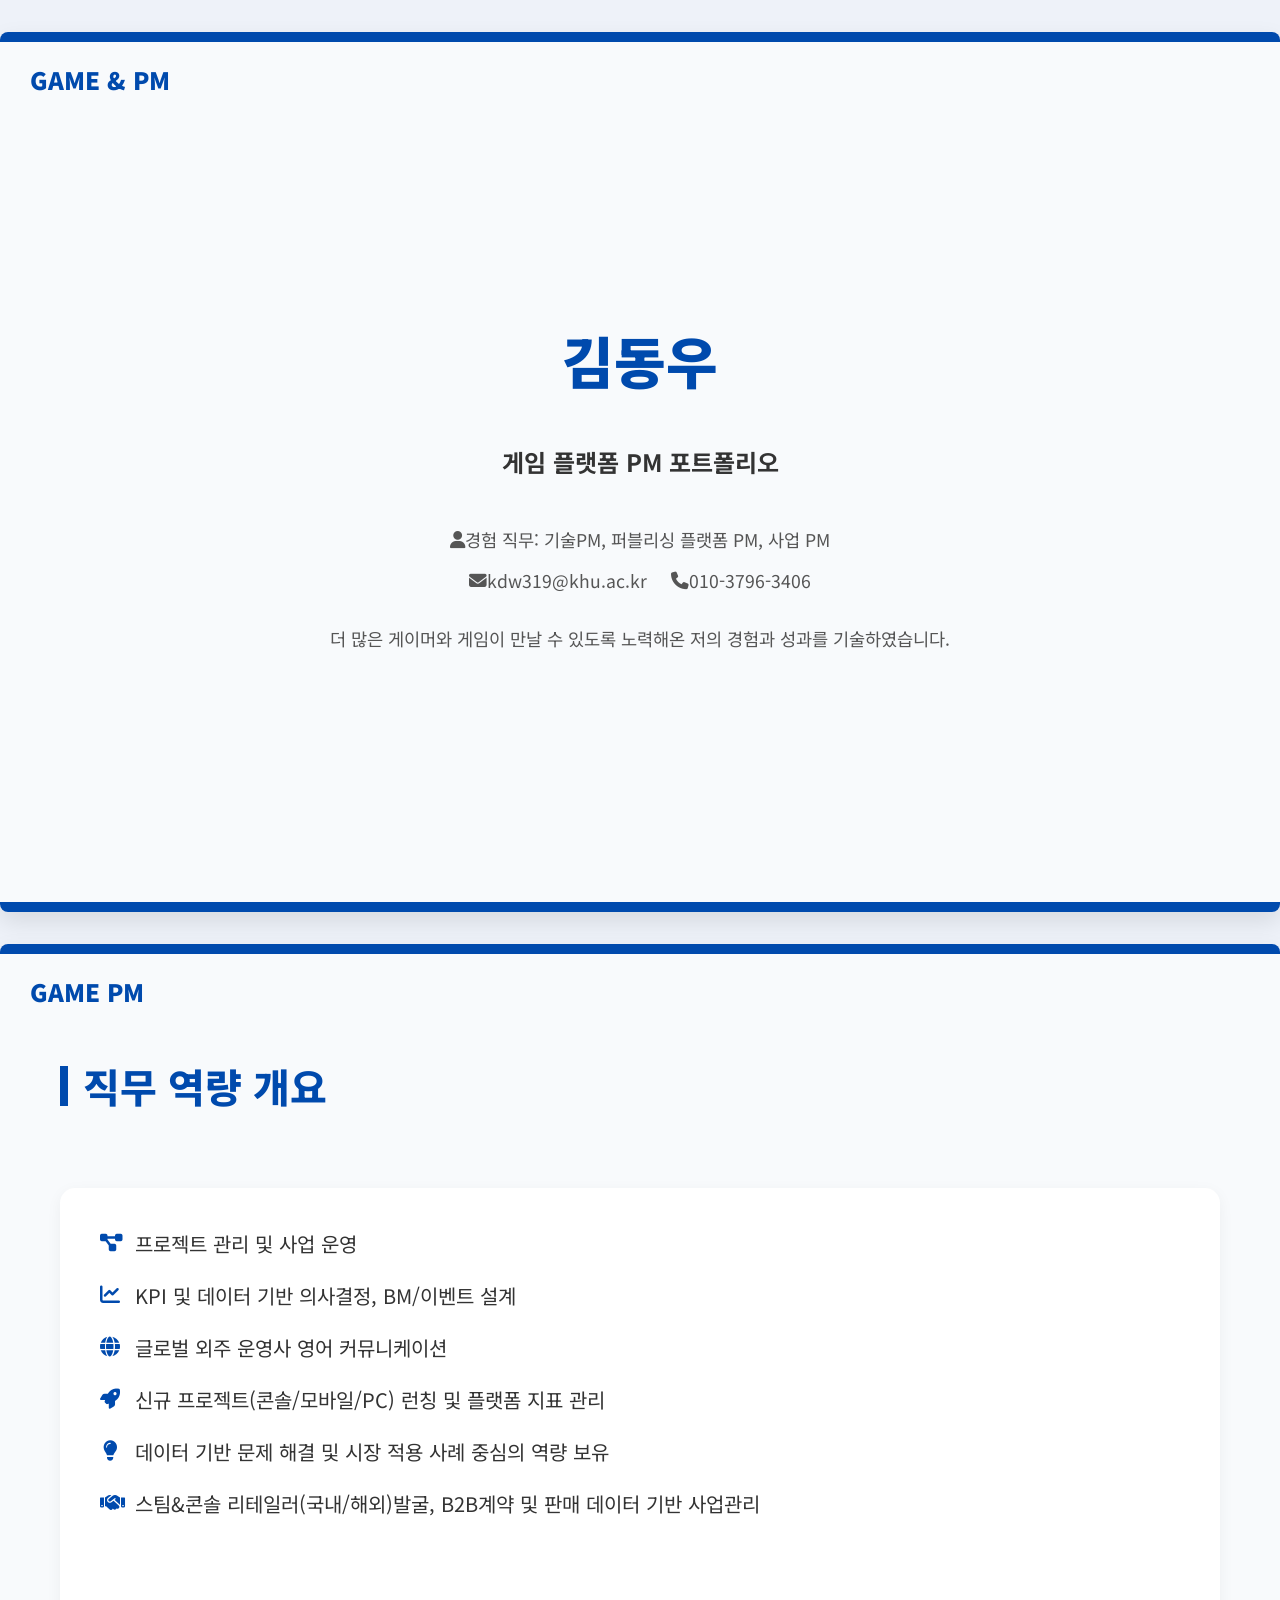
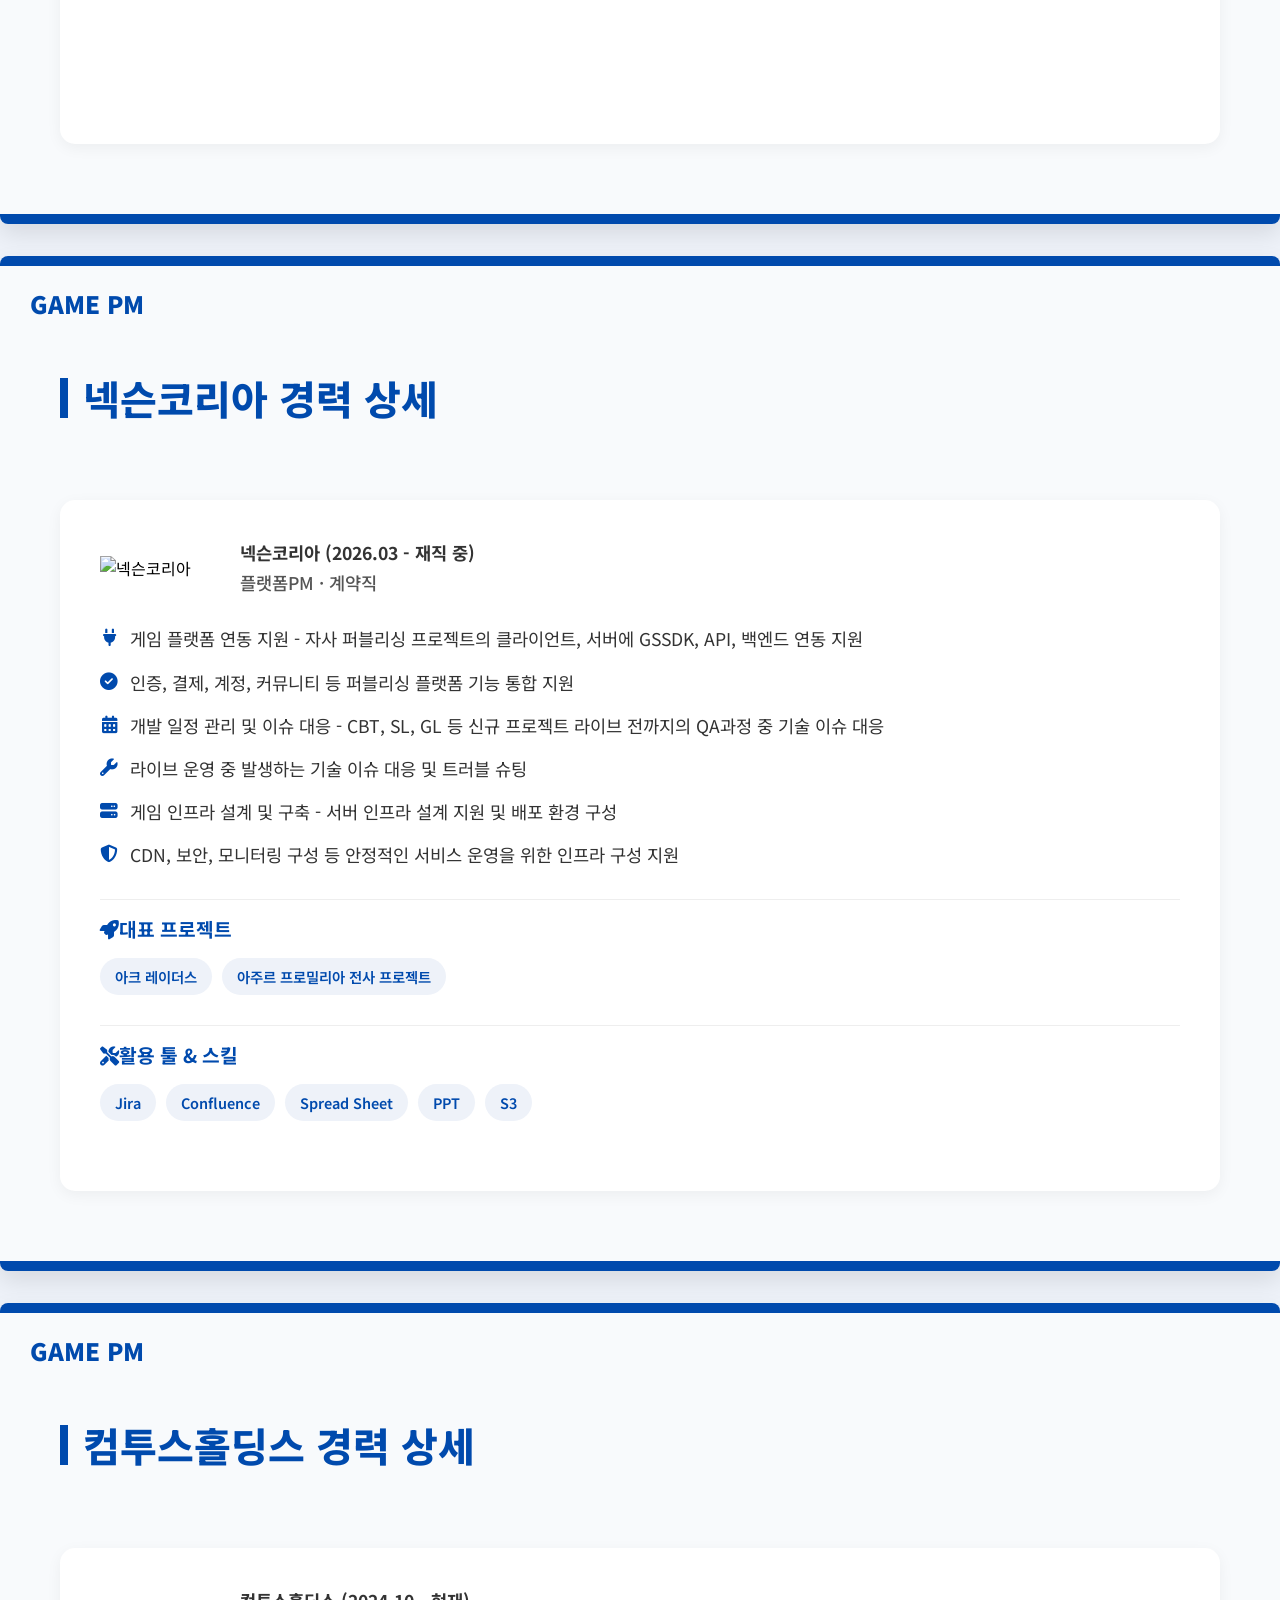
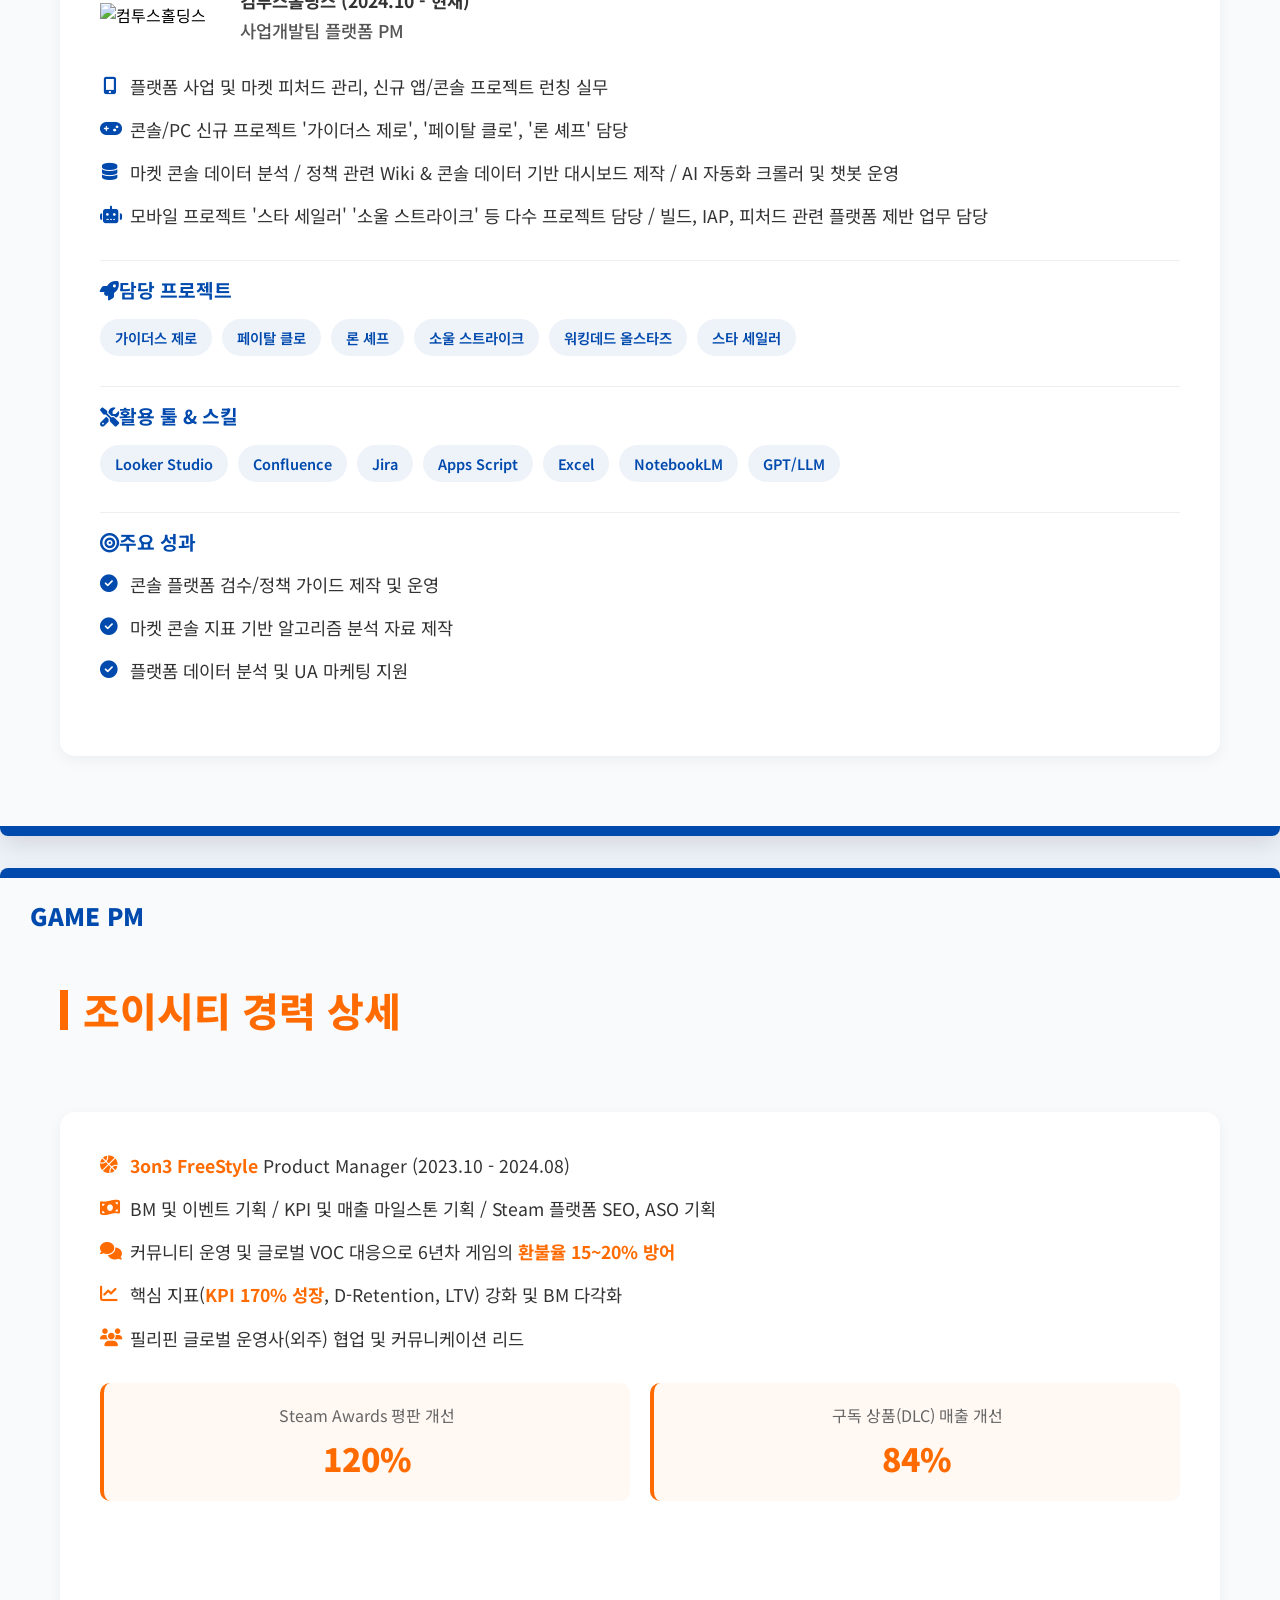
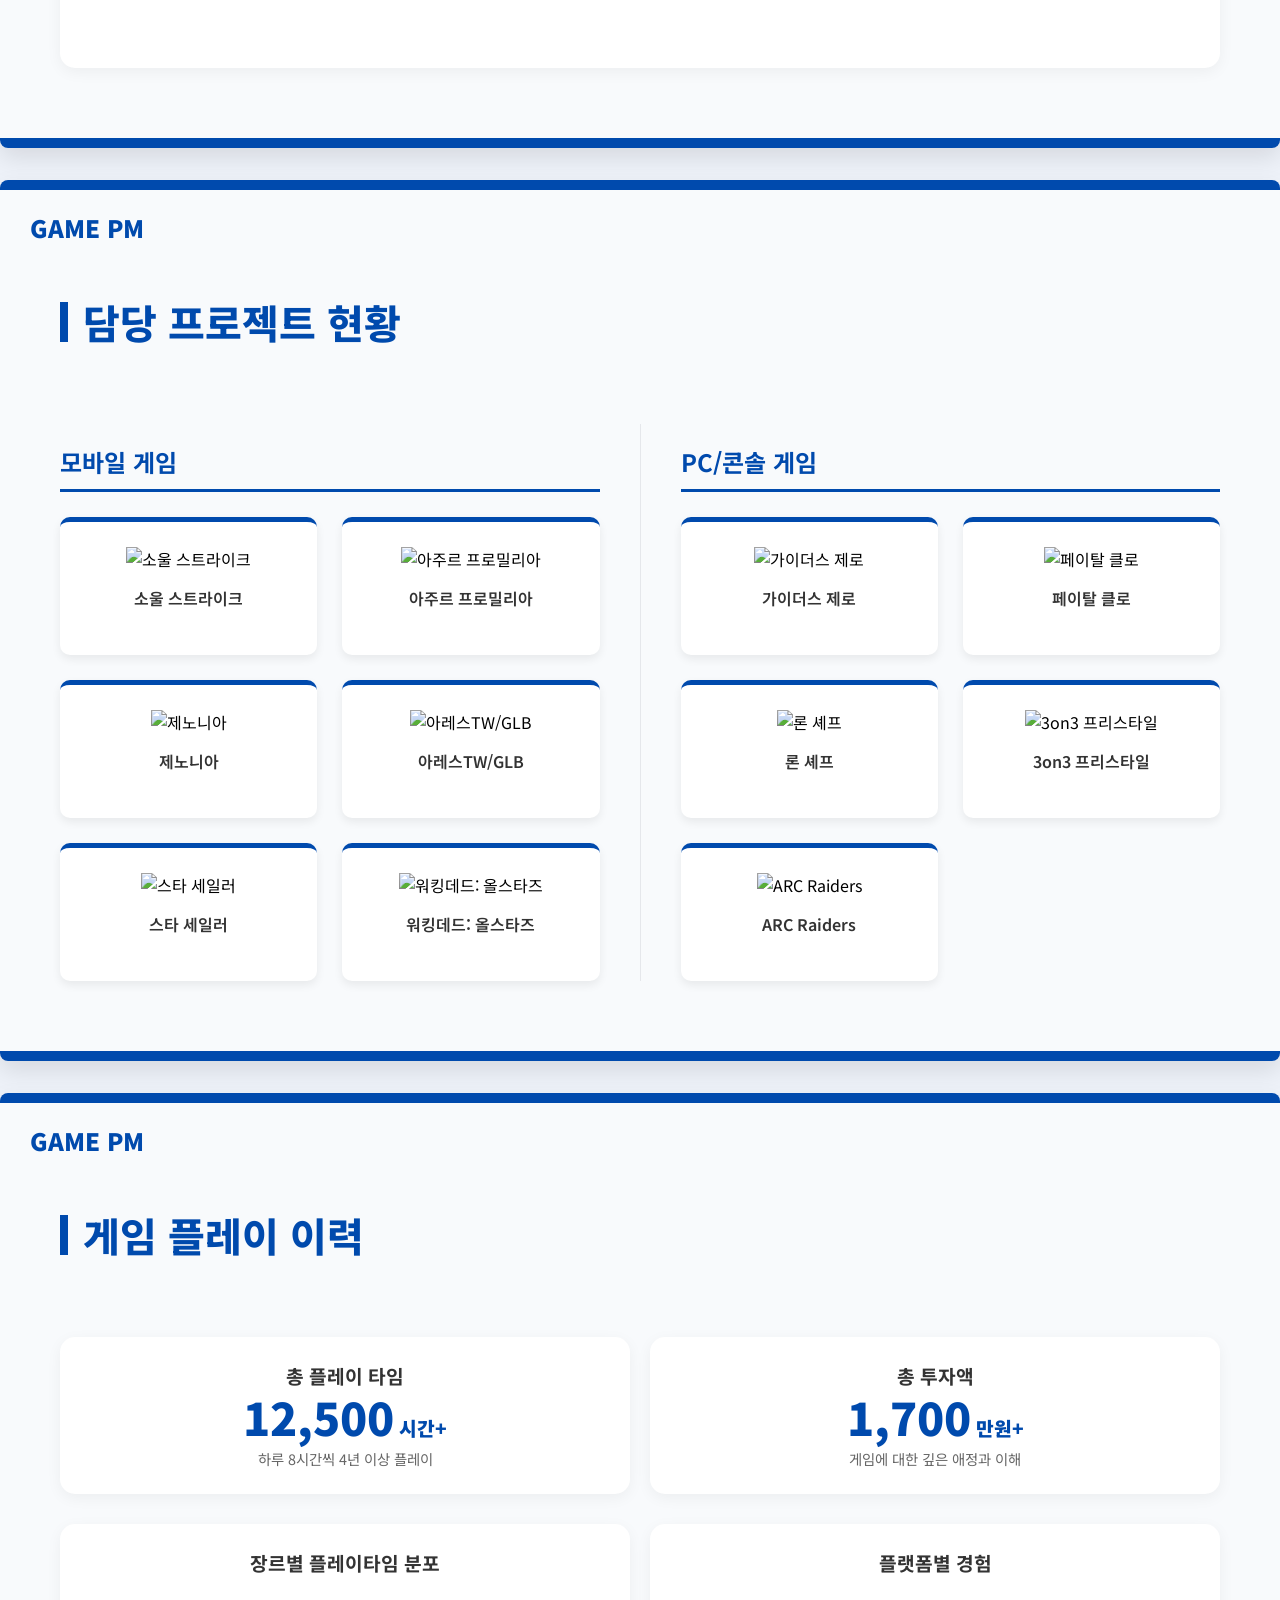
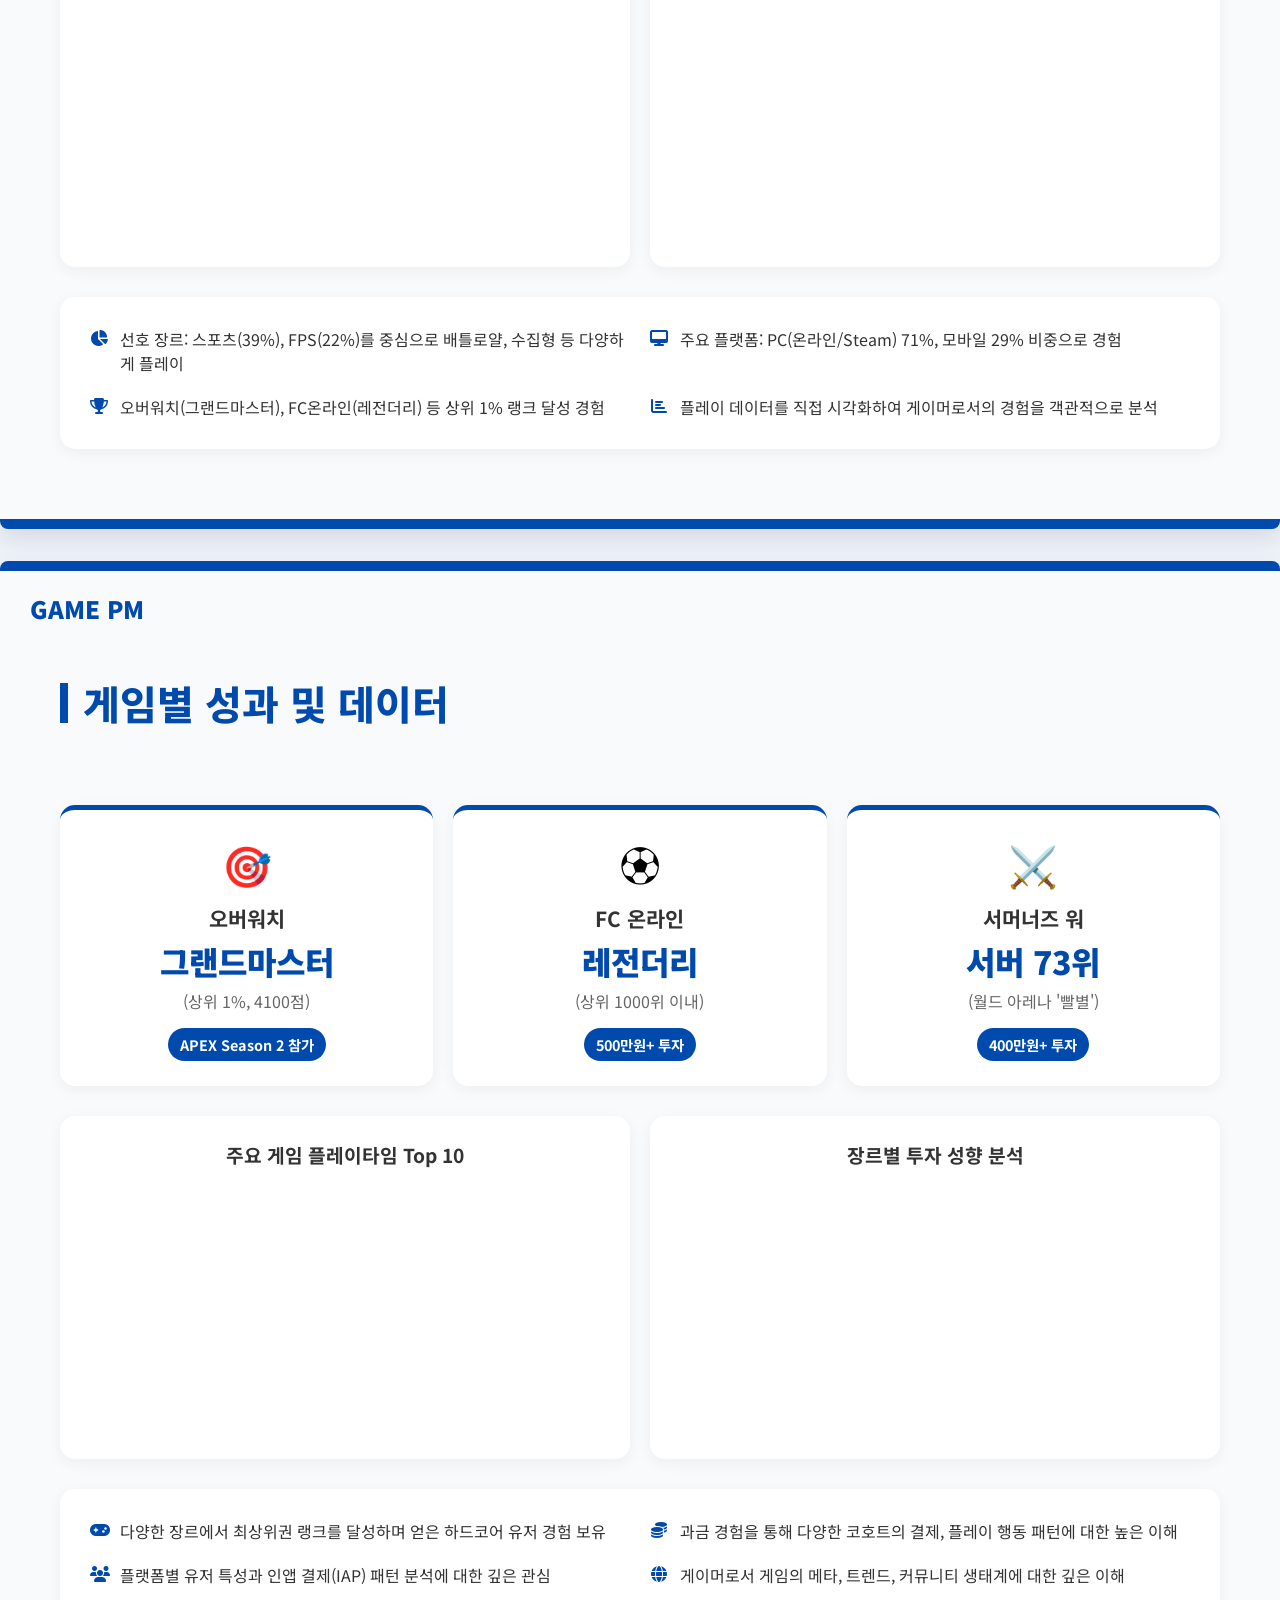
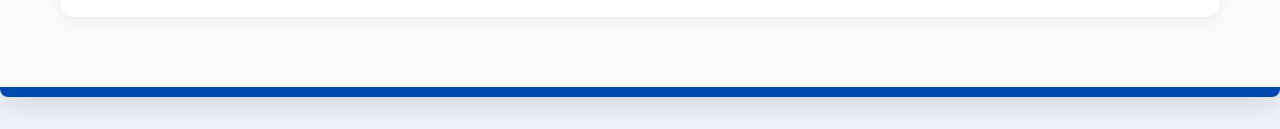
==== sub1.html @ 47cf58bd "Update sub1.html" ====
<!DOCTYPE html>
<html lang="ko">
<head>
  <meta charset="UTF-8">
  <meta name="viewport" content="width=device-width, initial-scale=1.0">
  <title>김동우 | 게임 플랫폼 PM 포트폴리오</title>
 
  <link href="https://cdn.jsdelivr.net/npm/tailwindcss@2.2.19/dist/tailwind.min.css" rel="stylesheet">
  <link rel="stylesheet" href="https://cdn.jsdelivr.net/npm/@fortawesome/fontawesome-free@6.4.0/css/all.min.css">
  <link href="https://fonts.googleapis.com/css2?family=Noto+Sans+KR:wght@400;500;700;900&display=swap" rel="stylesheet">
 
  <script src="https://cdn.jsdelivr.net/npm/chart.js"></script>
  <script src="https://cdn.jsdelivr.net/npm/chartjs-plugin-datalabels@2.2.0"></script>
  <script async src="https://www.googletagmanager.com/gtag/js?id=G-6Y209YSZFC"></script>
  <script>
    window.dataLayer = window.dataLayer || [];
    function gtag(){dataLayer.push(arguments);}
    gtag('js', new Date());
    gtag('config', 'G-6Y209YSZFC');
  </script>
  <style>
    body {
      font-family: 'Noto Sans KR', sans-serif;
      margin: 0;
      padding: 0;
      background-color: #eef2f9;
      overflow-x: hidden;
    }
    .section-container {
      max-width: 1280px;
      min-height: 720px;
      position: relative;
      background-color: #f8fafc;
      overflow: hidden;
      margin: 2rem auto;
      box-shadow: 0 10px 25px rgba(0,0,0,0.1);
      border-radius: 8px;
    }
    .grid-pattern {
      position: absolute;
      top: 0; left: 0; right: 0; bottom: 0;
      background-image: url('https://assets.hongkiat.com/uploads/minimalist-white-pattern-background/25-white-pattern-background.jpg');
      background-size: cover;
      opacity: 0.05;
    }
    .content-wrapper {
      position: relative;
      z-index: 10;
      display: flex;
      flex-direction: column;
      padding: 80px 60px;
      min-height: 720px;
    }
    .section-header {
      position: absolute;
      top: 0;
      left: 0;
      width: 100%;
      z-index: 20;
      padding: 30px;
      display: flex;
      justify-content: space-between;
      align-items: center;
    }
    .logo {
      font-weight: 900;
      color: #004AAD;
      font-size: 1.5rem;
    }
    .page-number {
      color: #666;
      font-weight: 500;
    }
    .top-bar, .bottom-bar {
      position: absolute;
      height: 10px;
      background-color: #004AAD;
      width: 100%;
      left: 0;
      z-index: 15;
    }
    .top-bar { top: 0; }
    .bottom-bar { bottom: 0; }
    .section-title-container {
      display: flex;
      align-items: center;
      margin-bottom: 40px;
    }
    .section-title-accent {
      width: 8px;
      height: 40px;
      background-color: #004AAD;
      margin-right: 15px;
    }
    .section-title {
      font-weight: 800;
      color: #004AAD;
      font-size: 2.5rem;
    }
 
    /* 섹션 1: 인트로 */
    #intro .content-wrapper {
      justify-content: center;
      align-items: center;
      text-align: center;
    }
    #intro .title { font-weight: 900; color: #004AAD; font-size: 3.5rem; margin-bottom: 1.5rem; }
    #intro .subtitle { font-weight: 700; color: #333; font-size: 1.5rem; margin-bottom: 2rem; }
    #intro .contact-info { display: flex; justify-content: center; align-items: center; margin-top: 1rem; gap: 1.5rem; flex-wrap: wrap; }
    #intro .contact-item { display: flex; align-items: center; color: #555; font-size: 1.1rem; }
    #intro .tagline { font-size: 1.1rem; color: #555; max-width: 80%; line-height: 1.6; margin-top: 2rem; }
 
    .content-box {
      background-color: white;
      border-radius: 15px;
      padding: 40px;
      box-shadow: 0 4px 15px rgba(0, 0, 0, 0.05);
      flex: 1;
    }
 
    /* 섹션 2: 역량 개요 */
    #core-competencies .skill-list { display: flex; flex-direction: column; gap: 20px; }
    #core-competencies .skill-item { display: flex; align-items: flex-start; font-size: 1.25rem; color: #333; }
    #core-competencies .skill-icon { color: #004AAD; margin-right: 15px; margin-top: 5px; flex-shrink: 0; width: 20px; text-align: center; }
 
    /* 공통 경력 섹션 */
    .company-info { display: flex; align-items: center; margin-bottom: 30px; }
    .company-logo { width: 120px; height: auto; margin-right: 20px; object-fit: contain; }
    .company-details { display: flex; flex-direction: column; }
    .company-period { font-size: 1.1rem; color: #333; margin-bottom: 5px; font-weight: bold; }
    .company-position { font-weight: 500; font-size: 1.1rem; color: #555; }
    .skill-list { display: flex; flex-direction: column; gap: 15px; margin-bottom: 30px; }
    .skill-item { display: flex; align-items: flex-start; font-size: 1.1rem; color: #333; line-height: 1.6; }
    .skill-icon { color: #004AAD; margin-right: 12px; margin-top: 4px; flex-shrink: 0; width: 18px; text-align: center; }
    .section-subtitle { font-weight: 700; color: #004AAD; font-size: 1.2rem; margin-bottom: 15px; padding-top: 15px; border-top: 1px solid #eee; }
    .badge-list { display: flex; gap: 10px; flex-wrap: wrap; margin-bottom: 30px; }
    .badge { background-color: #eef2f9; color: #004AAD; font-weight: 600; padding: 8px 15px; border-radius: 30px; font-size: 0.9rem; }
 
    /* 섹션 4: 조이시티 */
    #joycity .section-title-accent { background-color: #FF6B00; }
    #joycity .section-title { color: #FF6B00; }
    #joycity .skill-icon { color: #FF6B00; }
    #joycity .highlight { color: #FF6B00; font-weight: 700; }
    #joycity .achievement-container { display: flex; gap: 20px; margin-top: 20px; }
    #joycity .achievement-item { background-color: #FFF8F3; border-radius: 10px; padding: 20px; text-align: center; flex: 1; border-left: 4px solid #FF6B00; }
    #joycity .achievement-title { font-size: 1rem; color: #666; margin-bottom: 8px; }
    #joycity .achievement-value { font-size: 2rem; font-weight: 900; color: #FF6B00; }
 
    /* 섹션 6: 담당 프로젝트 현황 */
    #projects .projects-layout { display: flex; gap: 40px; flex: 1; }
    #projects .category { flex: 1; }
    #projects .category-title { font-size: 1.5rem; font-weight: 700; margin-bottom: 25px; color: #004AAD; border-bottom: 3px solid #004AAD; padding-bottom: 10px; }
    #projects .game-grid { display: grid; grid-template-columns: repeat(auto-fill, minmax(180px, 1fr)); gap: 25px; }
    #projects .game-card { background-color: #ffffff; border-radius: 10px; overflow: hidden; box-shadow: 0 4px 10px rgba(0, 0, 0, 0.07); transition: transform 0.3s ease, box-shadow 0.3s ease; }
    #projects .game-card:hover { transform: translateY(-5px); box-shadow: 0 8px 20px rgba(0, 0, 0, 0.1); }
    #projects .game-image { width: 100%; height: 120px; object-fit: cover; }
    #projects .game-title { padding: 15px 10px; font-weight: 600; text-align: center; font-size: 1rem; color: #333; }
    #projects .category-divider { border-right: 1px solid #e5e7eb; padding-right: 40px; }
 
    /* 섹션 7 & 8: 게임 플레이 이력 */
    .stats-container { display: flex; gap: 20px; margin-bottom: 30px; }
    .stat-box { flex: 1; background-color: white; border-radius: 15px; padding: 25px; box-shadow: 0 4px 15px rgba(0, 0, 0, 0.05); text-align: center; }
    .stat-title { font-weight: 700; color: #333; font-size: 1.2rem; margin-bottom: 5px; }
    .stat-value { font-weight: 900; color: #004AAD; font-size: 2.8rem; line-height: 1; }
    .stat-unit { font-size: 1.2rem; margin-left: 5px; }
    .stat-desc { color: #666; font-size: 0.9rem; margin-top: 8px; }
    .chart-grid { display: grid; grid-template-columns: 1fr 1fr; gap: 20px; flex: 1; }
    .chart-box { background-color: white; border-radius: 15px; padding: 25px; box-shadow: 0 4px 15px rgba(0, 0, 0, 0.05); display: flex; flex-direction: column; }
    .chart-title { font-weight: 700; color: #333; font-size: 1.2rem; margin-bottom: 15px; text-align: center; }
    .chart-container { flex: 1; position: relative; min-height: 250px; }
    .insights-box { margin-top: 30px; background-color: white; border-radius: 15px; padding: 30px; box-shadow: 0 4px 15px rgba(0, 0, 0, 0.05); }
    .insights-list { display: grid; grid-template-columns: 1fr 1fr; gap: 20px; }
    .insight-item { display: flex; align-items: flex-start; font-size: 1rem; color: #333; }
    .insight-icon { color: #004AAD; margin-right: 12px; margin-top: 3px; flex-shrink: 0; width: 18px; text-align: center; }
    .game-achievements { display: flex; gap: 20px; margin-bottom: 30px; }
    .game-card { flex: 1; background-color: white; border-radius: 15px; padding: 25px; box-shadow: 0 4px 15px rgba(0, 0, 0, 0.05); text-align: center; border-top: 5px solid #004AAD; }
    .game-icon { font-size: 2.5rem; margin-bottom: 10px; }
    .game-title { font-weight: 700; color: #333; font-size: 1.3rem; margin-bottom: 5px; }
    .game-rank { font-weight: 900; color: #004AAD; font-size: 2rem; }
    .game-detail { color: #666; font-size: 1rem; margin-top: 5px; }
    .game-investment { display: inline-block; background-color: #004AAD; color: white; padding: 6px 12px; border-radius: 20px; font-size: 0.9rem; font-weight: 700; margin-top: 15px; }
 
    @media (max-width: 1024px) {
      .content-wrapper { padding: 60px 30px; }
      #projects .projects-layout { flex-direction: column; gap: 40px; }
      #projects .category-divider { border-right: none; padding-right: 0; }
      .chart-grid { grid-template-columns: 1fr; }
      .insights-list { grid-template-columns: 1fr; }
      .game-achievements { flex-direction: column; }
      #joycity .achievement-container { flex-direction: column; }
    }
    @media (max-width: 768px) {
      .section-container { margin: 1rem auto; min-height: auto; }
      .content-wrapper { padding: 60px 20px; }
      .section-header { padding: 20px; }
      #intro .title { font-size: 2.5rem; }
      #intro .subtitle { font-size: 1.2rem; }
      #intro .contact-info { flex-direction: column; gap: 0.8rem; }
      .section-title { font-size: 2rem; }
      .skill-item { font-size: 1.1rem; }
      .stats-container { flex-direction: column; }
    }
  </style>
</head>
<body>
 
  <!-- 01. 인트로 -->
  <section id="intro" class="section-container">
    <div class="top-bar"></div><div class="grid-pattern"></div>
    <div class="section-header"><div class="logo">GAME & PM</div><div class="page-number">01</div></div>
    <div class="content-wrapper">
      <h1 class="title">김동우</h1>
      <h2 class="subtitle">게임 플랫폼 PM 포트폴리오</h2>
      <div class="contact-info">
        <div class="contact-item"><i class="fas fa-user mr-2"></i><span>경험 직무: 기술PM, 퍼블리싱 플랫폼 PM, 사업 PM</span></div>
      </div>
      <div class="contact-info">
        <div class="contact-item"><i class="fas fa-envelope mr-2"></i><span>kdw319@khu.ac.kr</span></div>
        <div class="contact-item"><i class="fas fa-phone mr-2"></i><span>010-3796-3406</span></div>
      </div>
      <p class="tagline">더 많은 게이머와 게임이 만날 수 있도록 노력해온 저의 경험과 성과를 기술하였습니다.</p>
    </div>
    <div class="bottom-bar"></div>
  </section>
 
  <!-- 02. 직무 역량 개요 -->
  <section id="core-competencies" class="section-container">
    <div class="top-bar"></div><div class="grid-pattern"></div>
    <div class="section-header"><div class="logo">GAME PM</div><div class="page-number">02</div></div>
    <div class="content-wrapper">
      <div class="section-title-container"><div class="section-title-accent"></div><h1 class="section-title">직무 역량 개요</h1></div>
      <div class="content-box">
        <div class="skill-list">
          <div class="skill-item"><i class="fas fa-project-diagram skill-icon"></i><span>프로젝트 관리 및 사업 운영</span></div>
          <div class="skill-item"><i class="fas fa-chart-line skill-icon"></i><span>KPI 및 데이터 기반 의사결정, BM/이벤트 설계</span></div>
          <div class="skill-item"><i class="fas fa-globe skill-icon"></i><span>글로벌 외주 운영사 영어 커뮤니케이션</span></div>
          <div class="skill-item"><i class="fas fa-rocket skill-icon"></i><span>신규 프로젝트(콘솔/모바일/PC) 런칭 및 플랫폼 지표 관리</span></div>
          <div class="skill-item"><i class="fas fa-lightbulb skill-icon"></i><span>데이터 기반 문제 해결 및 시장 적용 사례 중심의 역량 보유</span></div>
          <div class="skill-item"><i class="fas fa-handshake skill-icon"></i><span>스팀&콘솔 리테일러(국내/해외)발굴, B2B계약 및 판매 데이터 기반 사업관리</span></div>
        </div>
      </div>
    </div>
    <div class="bottom-bar"></div>
  </section>
 
  <!-- 03. 넥슨코리아 경력 상세 -->
  <section id="nexon" class="section-container">
    <div class="top-bar"></div><div class="grid-pattern"></div>
    <div class="section-header"><div class="logo">GAME PM</div><div class="page-number">03</div></div>
    <div class="content-wrapper">
      <div class="section-title-container"><div class="section-title-accent"></div><h1 class="section-title">넥슨코리아 경력 상세</h1></div>
      <div class="content-box">
        <div class="company-info">
          <img src="https://upload.wikimedia.org/wikipedia/commons/thumb/6/6e/Nexon_logo.svg/320px-Nexon_logo.svg.png" alt="넥슨코리아" class="company-logo">
          <div class="company-details">
            <div class="company-period">넥슨코리아 (2026.03 - 재직 중)</div>
            <div class="company-position">플랫폼PM · 계약직</div>
          </div>
        </div>
        <div class="skill-list">
          <div class="skill-item"><i class="fas fa-plug skill-icon"></i><span>게임 플랫폼 연동 지원 - 자사 퍼블리싱 프로젝트의 클라이언트, 서버에 GSSDK, API, 백엔드 연동 지원</span></div>
          <div class="skill-item"><i class="fas fa-check-circle skill-icon"></i><span>인증, 결제, 계정, 커뮤니티 등 퍼블리싱 플랫폼 기능 통합 지원</span></div>
          <div class="skill-item"><i class="fas fa-calendar-alt skill-icon"></i><span>개발 일정 관리 및 이슈 대응 - CBT, SL, GL 등 신규 프로젝트 라이브 전까지의 QA과정 중 기술 이슈 대응</span></div>
          <div class="skill-item"><i class="fas fa-wrench skill-icon"></i><span>라이브 운영 중 발생하는 기술 이슈 대응 및 트러블 슈팅</span></div>
          <div class="skill-item"><i class="fas fa-server skill-icon"></i><span>게임 인프라 설계 및 구축 - 서버 인프라 설계 지원 및 배포 환경 구성</span></div>
          <div class="skill-item"><i class="fas fa-shield-alt skill-icon"></i><span>CDN, 보안, 모니터링 구성 등 안정적인 서비스 운영을 위한 인프라 구성 지원</span></div>
        </div>
        <div class="section-subtitle"><i class="fas fa-rocket mr-2"></i>대표 프로젝트</div>
        <div class="badge-list">
          <span class="badge">아크 레이더스</span>
          <span class="badge">아주르 프로밀리아 전사 프로젝트</span>
        </div>
        <div class="section-subtitle"><i class="fas fa-tools mr-2"></i>활용 툴 & 스킬</div>
        <div class="badge-list">
          <span class="badge">Jira</span><span class="badge">Confluence</span>
          <span class="badge">Spread Sheet</span><span class="badge">PPT</span><span class="badge">S3</span>
        </div>
      </div>
    </div>
    <div class="bottom-bar"></div>
  </section>
 
  <!-- 04. 컴투스홀딩스 경력 상세 -->
  <section id="com2us" class="section-container">
    <div class="top-bar"></div><div class="grid-pattern"></div>
    <div class="section-header"><div class="logo">GAME PM</div><div class="page-number">04</div></div>
    <div class="content-wrapper">
      <div class="section-title-container"><div class="section-title-accent"></div><h1 class="section-title">컴투스홀딩스 경력 상세</h1></div>
      <div class="content-box">
        <div class="company-info">
          <img src="https://gensparkpublicblob.blob.core.windows.net/user-upload-image/v1/99405dd4-c768-498b-9d6c-fc5c3a5ca70c" alt="컴투스홀딩스" class="company-logo">
          <div class="company-details">
            <div class="company-period">컴투스홀딩스 (2024.10 - 현재)</div>
            <div class="company-position">사업개발팀 플랫폼 PM</div>
          </div>
        </div>
        <div class="skill-list">
          <div class="skill-item"><i class="fas fa-mobile-alt skill-icon"></i><span>플랫폼 사업 및 마켓 피처드 관리, 신규 앱/콘솔 프로젝트 런칭 실무</span></div>
          <div class="skill-item"><i class="fas fa-gamepad skill-icon"></i><span>콘솔/PC 신규 프로젝트 '가이더스 제로', '페이탈 클로', '론 셰프' 담당</span></div>
          <div class="skill-item"><i class="fas fa-database skill-icon"></i><span>마켓 콘솔 데이터 분석 / 정책 관련 Wiki & 콘솔 데이터 기반 대시보드 제작 / AI 자동화 크롤러 및 챗봇 운영</span></div>
          <div class="skill-item"><i class="fas fa-robot skill-icon"></i><span>모바일 프로젝트 '스타 세일러' '소울 스트라이크' 등 다수 프로젝트 담당 / 빌드, IAP, 피처드 관련 플랫폼 제반 업무 담당</span></div>
        </div>
        <div class="section-subtitle"><i class="fas fa-rocket mr-2"></i>담당 프로젝트</div>
        <div class="badge-list">
          <span class="badge">가이더스 제로</span><span class="badge">페이탈 클로</span><span class="badge">론 셰프</span>
          <span class="badge">소울 스트라이크</span><span class="badge">워킹데드 올스타즈</span><span class="badge">스타 세일러</span>
        </div>
        <div class="section-subtitle"><i class="fas fa-tools mr-2"></i>활용 툴 & 스킬</div>
        <div class="badge-list">
          <span class="badge">Looker Studio</span><span class="badge">Confluence</span><span class="badge">Jira</span>
          <span class="badge">Apps Script</span><span class="badge">Excel</span><span class="badge">NotebookLM</span><span class="badge">GPT/LLM</span>
        </div>
        <div class="section-subtitle"><i class="fas fa-bullseye mr-2"></i>주요 성과</div>
        <div class="skill-list">
          <div class="skill-item"><i class="fas fa-check-circle skill-icon"></i><span>콘솔 플랫폼 검수/정책 가이드 제작 및 운영</span></div>
          <div class="skill-item"><i class="fas fa-check-circle skill-icon"></i><span>마켓 콘솔 지표 기반 알고리즘 분석 자료 제작</span></div>
          <div class="skill-item"><i class="fas fa-check-circle skill-icon"></i><span>플랫폼 데이터 분석 및 UA 마케팅 지원</span></div>
        </div>
      </div>
    </div>
    <div class="bottom-bar"></div>
  </section>
 
  <!-- 05. 조이시티 경력 상세 -->
  <section id="joycity" class="section-container">
    <div class="top-bar"></div><div class="grid-pattern"></div>
    <div class="section-header"><div class="logo">GAME PM</div><div class="page-number">05</div></div>
    <div class="content-wrapper">
      <div class="section-title-container"><div class="section-title-accent"></div><h1 class="section-title">조이시티 경력 상세</h1></div>
      <div class="content-box">
        <div class="skill-list">
          <div class="skill-item"><i class="fas fa-basketball-ball skill-icon"></i><span><span class="highlight">3on3 FreeStyle</span> Product Manager (2023.10 - 2024.08)</span></div>
          <div class="skill-item"><i class="fas fa-money-bill-wave skill-icon"></i><span>BM 및 이벤트 기획 / KPI 및 매출 마일스톤 기획 / Steam 플랫폼 SEO, ASO 기획</span></div>
          <div class="skill-item"><i class="fas fa-comments skill-icon"></i><span>커뮤니티 운영 및 글로벌 VOC 대응으로 6년차 게임의 <span class="highlight">환불율 15~20% 방어</span></span></div>
          <div class="skill-item"><i class="fas fa-chart-line skill-icon"></i><span>핵심 지표(<span class="highlight">KPI 170% 성장</span>, D-Retention, LTV) 강화 및 BM 다각화</span></div>
          <div class="skill-item"><i class="fas fa-users skill-icon"></i><span>필리핀 글로벌 운영사(외주) 협업 및 커뮤니케이션 리드</span></div>
        </div>
        <div class="achievement-container">
          <div class="achievement-item"><div class="achievement-title">Steam Awards 평판 개선</div><div class="achievement-value">120%</div></div>
          <div class="achievement-item"><div class="achievement-title">구독 상품(DLC) 매출 개선</div><div class="achievement-value">84%</div></div>
        </div>
      </div>
    </div>
    <div class="bottom-bar"></div>
  </section>
 
  <!-- 06. 담당 프로젝트 현황 -->
  <section id="projects" class="section-container">
    <div class="top-bar"></div><div class="grid-pattern"></div>
    <div class="section-header"><div class="logo">GAME PM</div><div class="page-number">06</div></div>
    <div class="content-wrapper">
      <div class="section-title-container"><div class="section-title-accent"></div><h1 class="section-title">담당 프로젝트 현황</h1></div>
      <div class="projects-layout">
        <div class="category category-divider">
          <h2 class="category-title">모바일 게임</h2>
          <div class="game-grid">
            <div class="game-card"><img alt="소울 스트라이크" class="game-image" src="https://page.gensparksite.com/slides_images/ebb599f538112340d3afebb07d7caf66.jpg"><div class="game-title">소울 스트라이크</div></div>
            <div class="game-card"><img alt="아주르 프로밀리아" class="game-image" src="https://cdn.cloudflare.steamstatic.com/steam/apps/2483860/header.jpg"><div class="game-title">아주르 프로밀리아</div></div>
            <div class="game-card"><img alt="제노니아" class="game-image" src="https://page.gensparksite.com/slides_images/a7adb3397daec76a859b721b871ff4db.jpg"><div class="game-title">제노니아</div></div>
            <div class="game-card"><img alt="아레스TW/GLB" class="game-image" src="https://page.gensparksite.com/slides_images/30f4a90c25cb5af50f161670c88df2b8.jpg"><div class="game-title">아레스TW/GLB</div></div>
            <div class="game-card"><img alt="스타 세일러" class="game-image" src="https://page.gensparksite.com/slides_images/b34c29447e166dccf6b8bbb8beefe6a4.jpg"><div class="game-title">스타 세일러</div></div>
            <div class="game-card"><img alt="워킹데드: 올스타즈" class="game-image" src="https://page.gensparksite.com/slides_images/3b05021d7f0d73afc6ca97317640bdc4.png"><div class="game-title">워킹데드: 올스타즈</div></div>
          </div>
        </div>
        <div class="category">
          <h2 class="category-title">PC/콘솔 게임</h2>
          <div class="game-grid">
            <div class="game-card"><img alt="가이더스 제로" class="game-image" src="https://page.gensparksite.com/slides_images/6d4899785573d64969b78472d8153215.jpg"><div class="game-title">가이더스 제로</div></div>
            <div class="game-card"><img alt="페이탈 클로" class="game-image" src="https://page.gensparksite.com/slides_images/c97508e4adcf46f7e90d1e46d65ea959.jpg"><div class="game-title">페이탈 클로</div></div>
            <div class="game-card"><img alt="론 셰프" class="game-image" src="https://page.gensparksite.com/slides_images/5130df207011f8336c294ac4bc3e9e71.jpg"><div class="game-title">론 셰프</div></div>
            <div class="game-card"><img alt="3on3 프리스타일" class="game-image" src="https://page.gensparksite.com/slides_images/1b337b6bb238183d1a3a9a38432eed93.jpg"><div class="game-title">3on3 프리스타일</div></div>
            <div class="game-card"><img alt="ARC Raiders" class="game-image" src="https://cdn.cloudflare.steamstatic.com/steam/apps/668580/header.jpg"><div class="game-title">ARC Raiders</div></div>
          </div>
        </div>
      </div>
    </div>
    <div class="bottom-bar"></div>
  </section>
 
  <!-- 07. 게임 플레이 이력 -->
  <section id="game-summary" class="section-container">
    <div class="top-bar"></div><div class="grid-pattern"></div>
    <div class="section-header"><div class="logo">GAME PM</div><div class="page-number">07</div></div>
    <div class="content-wrapper">
      <div class="section-title-container"><div class="section-title-accent"></div><h1 class="section-title">게임 플레이 이력</h1></div>
      <div class="stats-container">
        <div class="stat-box"><div class="stat-title">총 플레이 타임</div><div class="stat-value">12,500<span class="stat-unit">시간+</span></div><div class="stat-desc">하루 8시간씩 4년 이상 플레이</div></div>
        <div class="stat-box"><div class="stat-title">총 투자액</div><div class="stat-value">1,700<span class="stat-unit">만원+</span></div><div class="stat-desc">게임에 대한 깊은 애정과 이해</div></div>
      </div>
      <div class="chart-grid">
        <div class="chart-box"><div class="chart-title">장르별 플레이타임 분포</div><div class="chart-container"><canvas id="genreChart"></canvas></div></div>
        <div class="chart-box"><div class="chart-title">플랫폼별 경험</div><div class="chart-container"><canvas id="platformChart"></canvas></div></div>
      </div>
      <div class="insights-box">
        <div class="insights-list">
          <div class="insight-item"><i class="fas fa-chart-pie insight-icon"></i><span>선호 장르: 스포츠(39%), FPS(22%)를 중심으로 배틀로얄, 수집형 등 다양하게 플레이</span></div>
          <div class="insight-item"><i class="fas fa-desktop insight-icon"></i><span>주요 플랫폼: PC(온라인/Steam) 71%, 모바일 29% 비중으로 경험</span></div>
          <div class="insight-item"><i class="fas fa-trophy insight-icon"></i><span>오버워치(그랜드마스터), FC온라인(레전더리) 등 상위 1% 랭크 달성 경험</span></div>
          <div class="insight-item"><i class="fas fa-chart-bar insight-icon"></i><span>플레이 데이터를 직접 시각화하여 게이머로서의 경험을 객관적으로 분석</span></div>
        </div>
      </div>
    </div>
    <div class="bottom-bar"></div>
  </section>
 
  <!-- 08. 게임별 성과 및 데이터 -->
  <section id="game-details" class="section-container">
    <div class="top-bar"></div><div class="grid-pattern"></div>
    <div class="section-header"><div class="logo">GAME PM</div><div class="page-number">08</div></div>
    <div class="content-wrapper">
      <div class="section-title-container"><div class="section-title-accent"></div><h1 class="section-title">게임별 성과 및 데이터</h1></div>
      <div class="game-achievements">
        <div class="game-card"><div class="game-icon">🎯</div><div class="game-title">오버워치</div><div class="game-rank">그랜드마스터</div><div class="game-detail">(상위 1%, 4100점)</div><div class="game-investment">APEX Season 2 참가</div></div>
        <div class="game-card"><div class="game-icon">⚽</div><div class="game-title">FC 온라인</div><div class="game-rank">레전더리</div><div class="game-detail">(상위 1000위 이내)</div><div class="game-investment">500만원+ 투자</div></div>
        <div class="game-card"><div class="game-icon">⚔️</div><div class="game-title">서머너즈 워</div><div class="game-rank">서버 73위</div><div class="game-detail">(월드 아레나 '빨별')</div><div class="game-investment">400만원+ 투자</div></div>
      </div>
      <div class="chart-grid">
        <div class="chart-box"><div class="chart-title">주요 게임 플레이타임 Top 10</div><div class="chart-container"><canvas id="topGamesChart"></canvas></div></div>
        <div class="chart-box"><div class="chart-title">장르별 투자 성향 분석</div><div class="chart-container"><canvas id="investmentBubbleChart"></canvas></div></div>
      </div>
      <div class="insights-box">
        <div class="insights-list">
          <div class="insight-item"><i class="fas fa-gamepad insight-icon"></i><span>다양한 장르에서 최상위권 랭크를 달성하며 얻은 하드코어 유저 경험 보유</span></div>
          <div class="insight-item"><i class="fas fa-coins insight-icon"></i><span>과금 경험을 통해 다양한 코호트의 결제, 플레이 행동 패턴에 대한 높은 이해</span></div>
          <div class="insight-item"><i class="fas fa-users insight-icon"></i><span>플랫폼별 유저 특성과 인앱 결제(IAP) 패턴 분석에 대한 깊은 관심</span></div>
          <div class="insight-item"><i class="fas fa-globe insight-icon"></i><span>게이머로서 게임의 메타, 트렌드, 커뮤니티 생태계에 대한 깊은 이해</span></div>
        </div>
      </div>
    </div>
    <div class="bottom-bar"></div>
  </section>
 
  <script>
  document.addEventListener('DOMContentLoaded', () => {
    Chart.register(ChartDataLabels);
    const commonChartOptions = {
      responsive: true,
      maintainAspectRatio: false,
      animation: { duration: 1000, easing: 'easeInOutQuad' },
      plugins: {
        legend: {
          position: 'bottom',
          labels: { padding: 15, boxWidth: 12, fontFamily: "'Noto Sans KR', sans-serif" }
        },
        datalabels: {
          color: '#ffffff',
          font: { weight: 'bold', size: 14, family: "'Noto Sans KR', sans-serif" },
          formatter: (value, ctx) => {
            const sum = ctx.chart.data.datasets[0].data.reduce((a, b) => a + b, 0);
            const percentage = (value * 100 / sum);
            if (percentage < 5) { return ''; }
            return percentage.toFixed(0) + '%';
          }
        }
      }
    };
 
    // 장르별 차트 (스포츠 39%, FPS 22% 반영)
    const genreCtx = document.getElementById('genreChart')?.getContext('2d');
    if (genreCtx) new Chart(genreCtx, {
      type: 'doughnut',
      data: {
        labels: ['FPS', '스포츠', '배틀로얄', 'RPG', '수집형', 'MOBA', '기타'],
        datasets: [{
          data: [22, 39, 12, 8, 10, 5, 4],
          backgroundColor: ['#004AAD', '#0062D5', '#007BFF', '#4DA3FF', '#99C7FF', '#BBDFFF', '#e0e7ff'],
          borderWidth: 2, borderColor: '#ffffff'
        }]
      },
      options: { ...commonChartOptions }
    });
 
    // 플랫폼별 차트 (PC온라인 35%, Steam 36%, 모바일 29% 반영)
    const platformCtx = document.getElementById('platformChart')?.getContext('2d');
    if (platformCtx) new Chart(platformCtx, {
      type: 'pie',
      data: {
        labels: ['PC(온라인)', 'PC(Steam)', '모바일'],
        datasets: [{
          data: [35, 36, 29],
          backgroundColor: ['#004AAD', '#0062D5', '#99C7FF'],
          borderWidth: 2, borderColor: '#ffffff'
        }]
      },
      options: { ...commonChartOptions }
    });
 
    const commonBarChartOptions = {
      responsive: true, maintainAspectRatio: false,
      plugins: { legend: { display: false } },
      scales: {
        x: { grid: { color: 'rgba(0, 74, 173, 0.1)' }, ticks: { beginAtZero: true, fontFamily: "'Noto Sans KR', sans-serif" } },
        y: { grid: { display: false }, ticks: { fontFamily: "'Noto Sans KR', sans-serif" } }
      }
    };
 
    // 주요 게임 플레이타임 Top 10 (FC온라인 4000시간 반영)
    const topGamesCtx = document.getElementById('topGamesChart')?.getContext('2d');
    if (topGamesCtx) new Chart(topGamesCtx, {
      type: 'bar',
      data: {
        labels: ['FC온라인', '오버워치', 'PUBG', '서머너즈워', '하얀고양이', '마구마구', 'LoL', '발로란트', '승리의 여신:니케', '아크 레이더스'],
        datasets: [{
          label: '플레이타임 (시간)',
          data: [4000, 2400, 1300, 800, 700, 600, 500, 300, 150, 40],
          backgroundColor: 'rgba(0, 74, 173, 0.8)',
          borderWidth: 1, borderColor: 'rgba(0, 74, 173, 1)',
          borderRadius: 4,
        }]
      },
      options: {
        ...commonBarChartOptions,
        indexAxis: 'y',
        plugins: {
          legend: { display: false },
          datalabels: {
            color: '#ffffff',
            anchor: 'center',
            align: 'center',
            font: { weight: 'bold', size: 12 },
            formatter: (value) => {
              if (value < 1000) return '';
              return value.toLocaleString();
            }
          }
        }
      }
    });
 
    // 버블 차트 (스포츠 x:4600 유지)
    const bubbleCtx = document.getElementById('investmentBubbleChart')?.getContext('2d');
    if (bubbleCtx) new Chart(bubbleCtx, {
      type: 'bubble',
      data: {
        datasets: [
          { label: 'FPS',    data: [{ x: 3200, y: 50,  r: 15 }], backgroundColor: 'rgba(0, 74, 173, 0.7)' },
          { label: '스포츠', data: [{ x: 4600, y: 700, r: 25 }], backgroundColor: 'rgba(0, 98, 213, 0.7)' },
          { label: '배틀로얄', data: [{ x: 1500, y: 30, r: 10 }], backgroundColor: 'rgba(0, 123, 255, 0.7)' },
          { label: '수집형', data: [{ x: 1200, y: 650, r: 22 }], backgroundColor: 'rgba(77, 163, 255, 0.7)' },
          { label: 'MOBA',  data: [{ x: 500,  y: 30,  r: 8  }], backgroundColor: 'rgba(153, 199, 255, 0.7)' },
          { label: 'RPG',   data: [{ x: 400,  y: 120, r: 12 }], backgroundColor: 'rgba(187, 223, 255, 0.7)' }
        ]
      },
      options: {
        responsive: true, maintainAspectRatio: false,
        plugins: {
          legend: { position: 'bottom', labels: { fontFamily: "'Noto Sans KR', sans-serif" } },
          tooltip: {
            callbacks: {
              label: function(context) {
                const label = context.dataset.label;
                const dataPoint = context.raw;
                return `${label}: ${dataPoint.x}시간, ${dataPoint.y}만원`;
              }
            }
          }
        },
        scales: {
          x: { title: { display: true, text: '총 플레이타임 (시간)', fontFamily: "'Noto Sans KR', sans-serif" }, grid: { color: 'rgba(0, 74, 173, 0.1)' } },
          y: { title: { display: true, text: '총 투자액 (만원)', fontFamily: "'Noto Sans KR', sans-serif" }, grid: { color: 'rgba(0, 74, 173, 0.1)' } }
        }
      }
    });
  });
  </script>
</body>
</html>
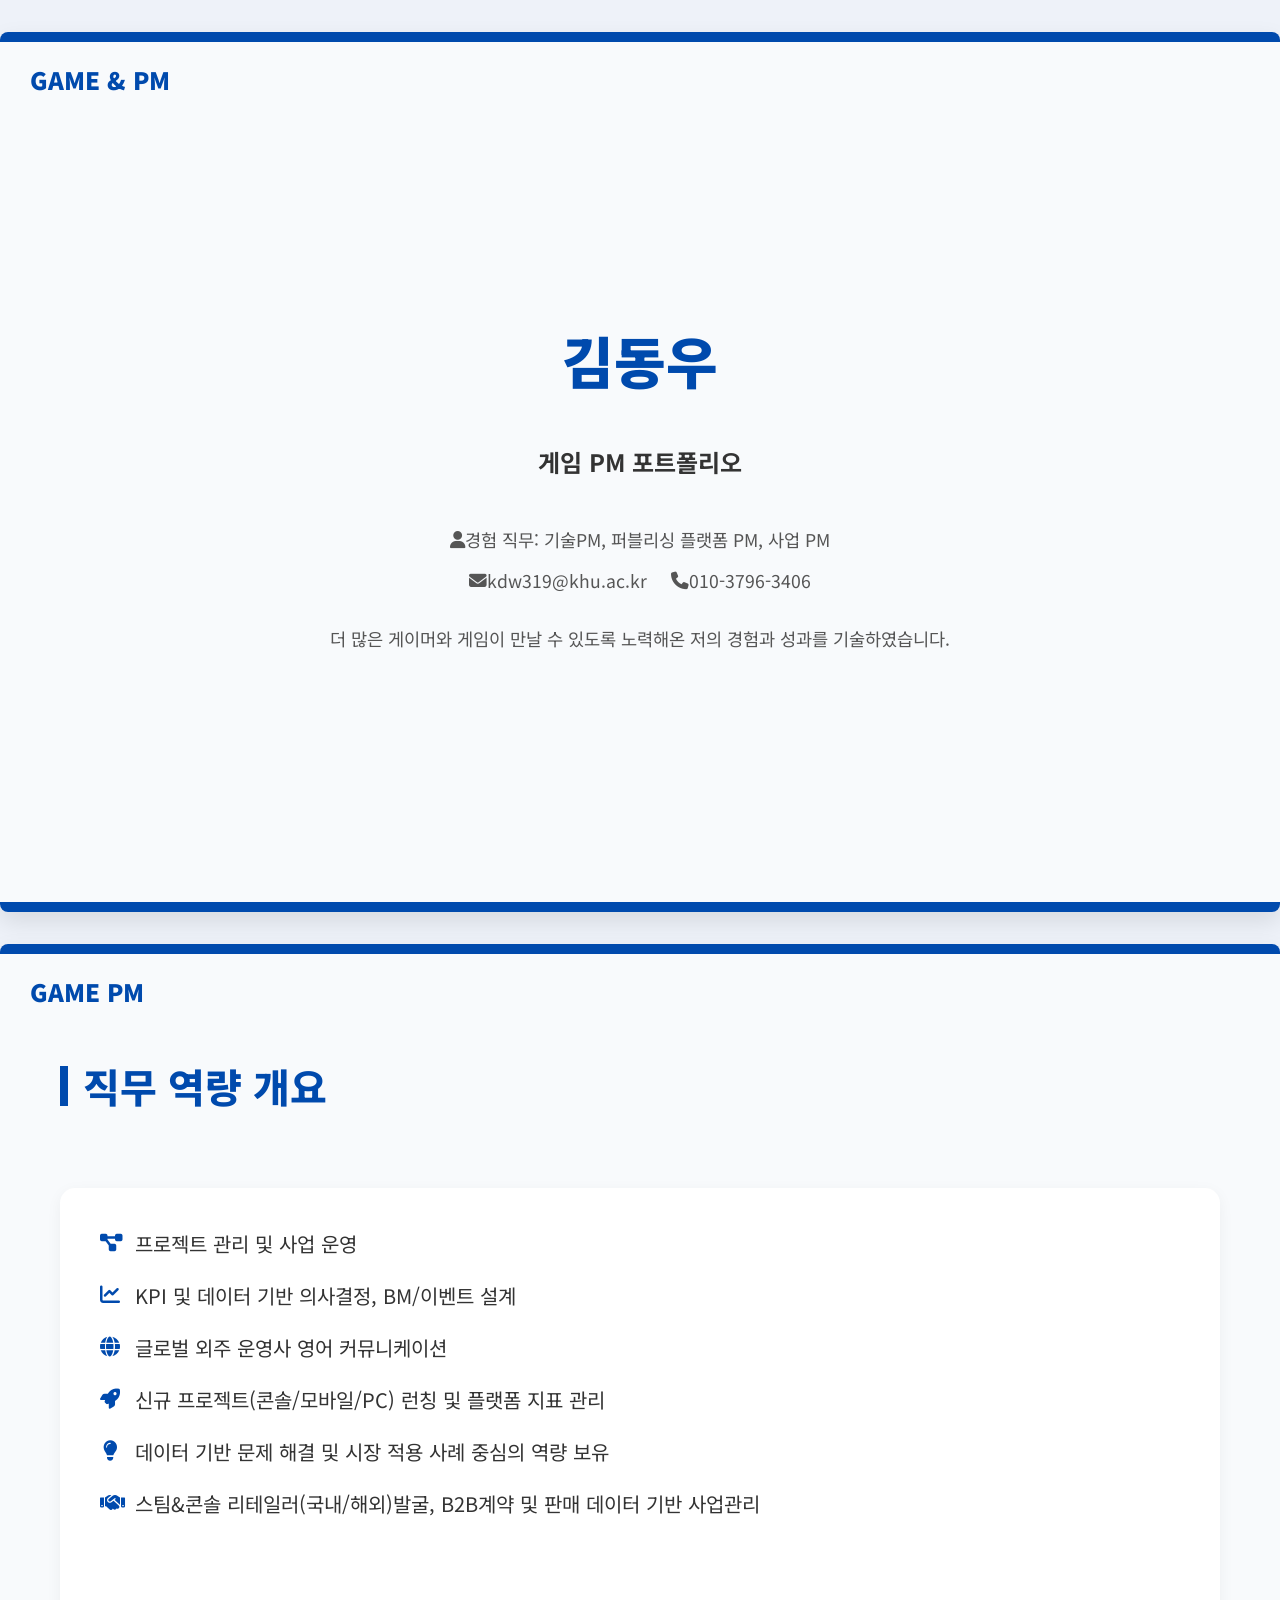
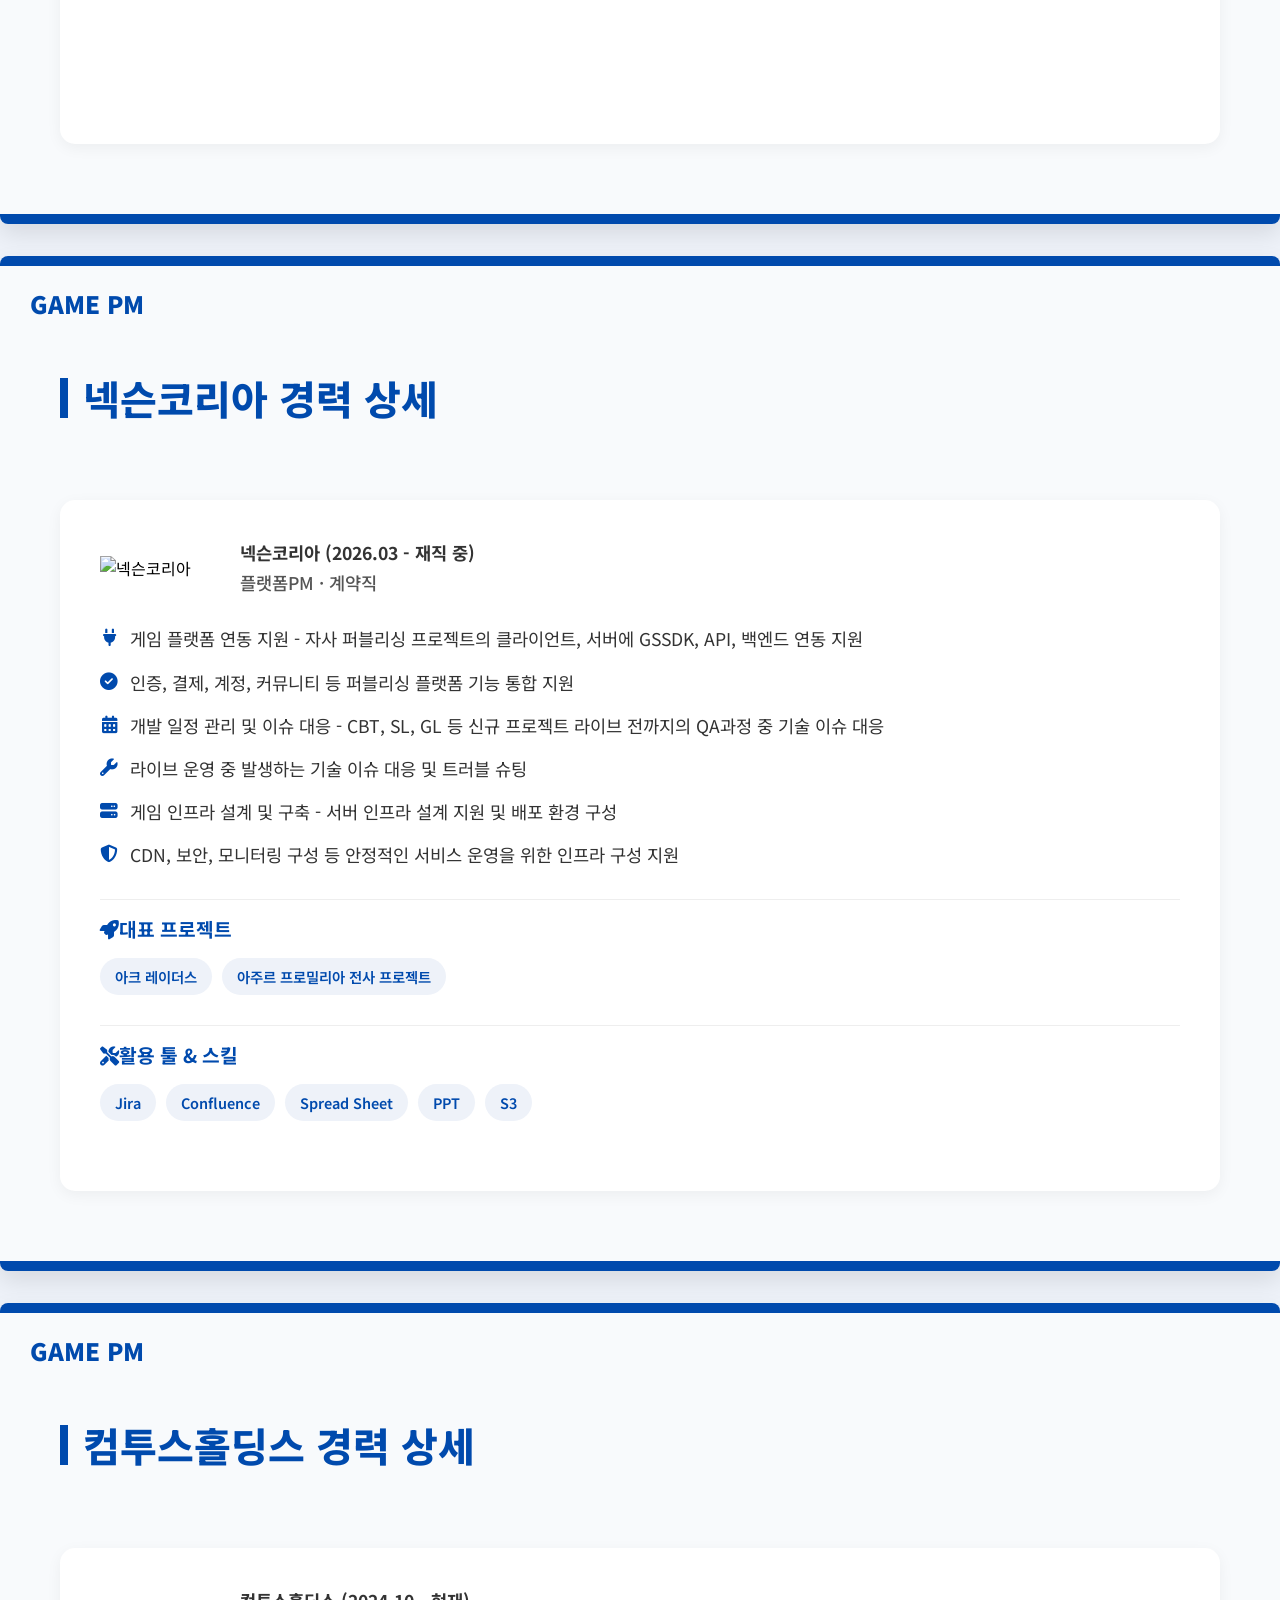
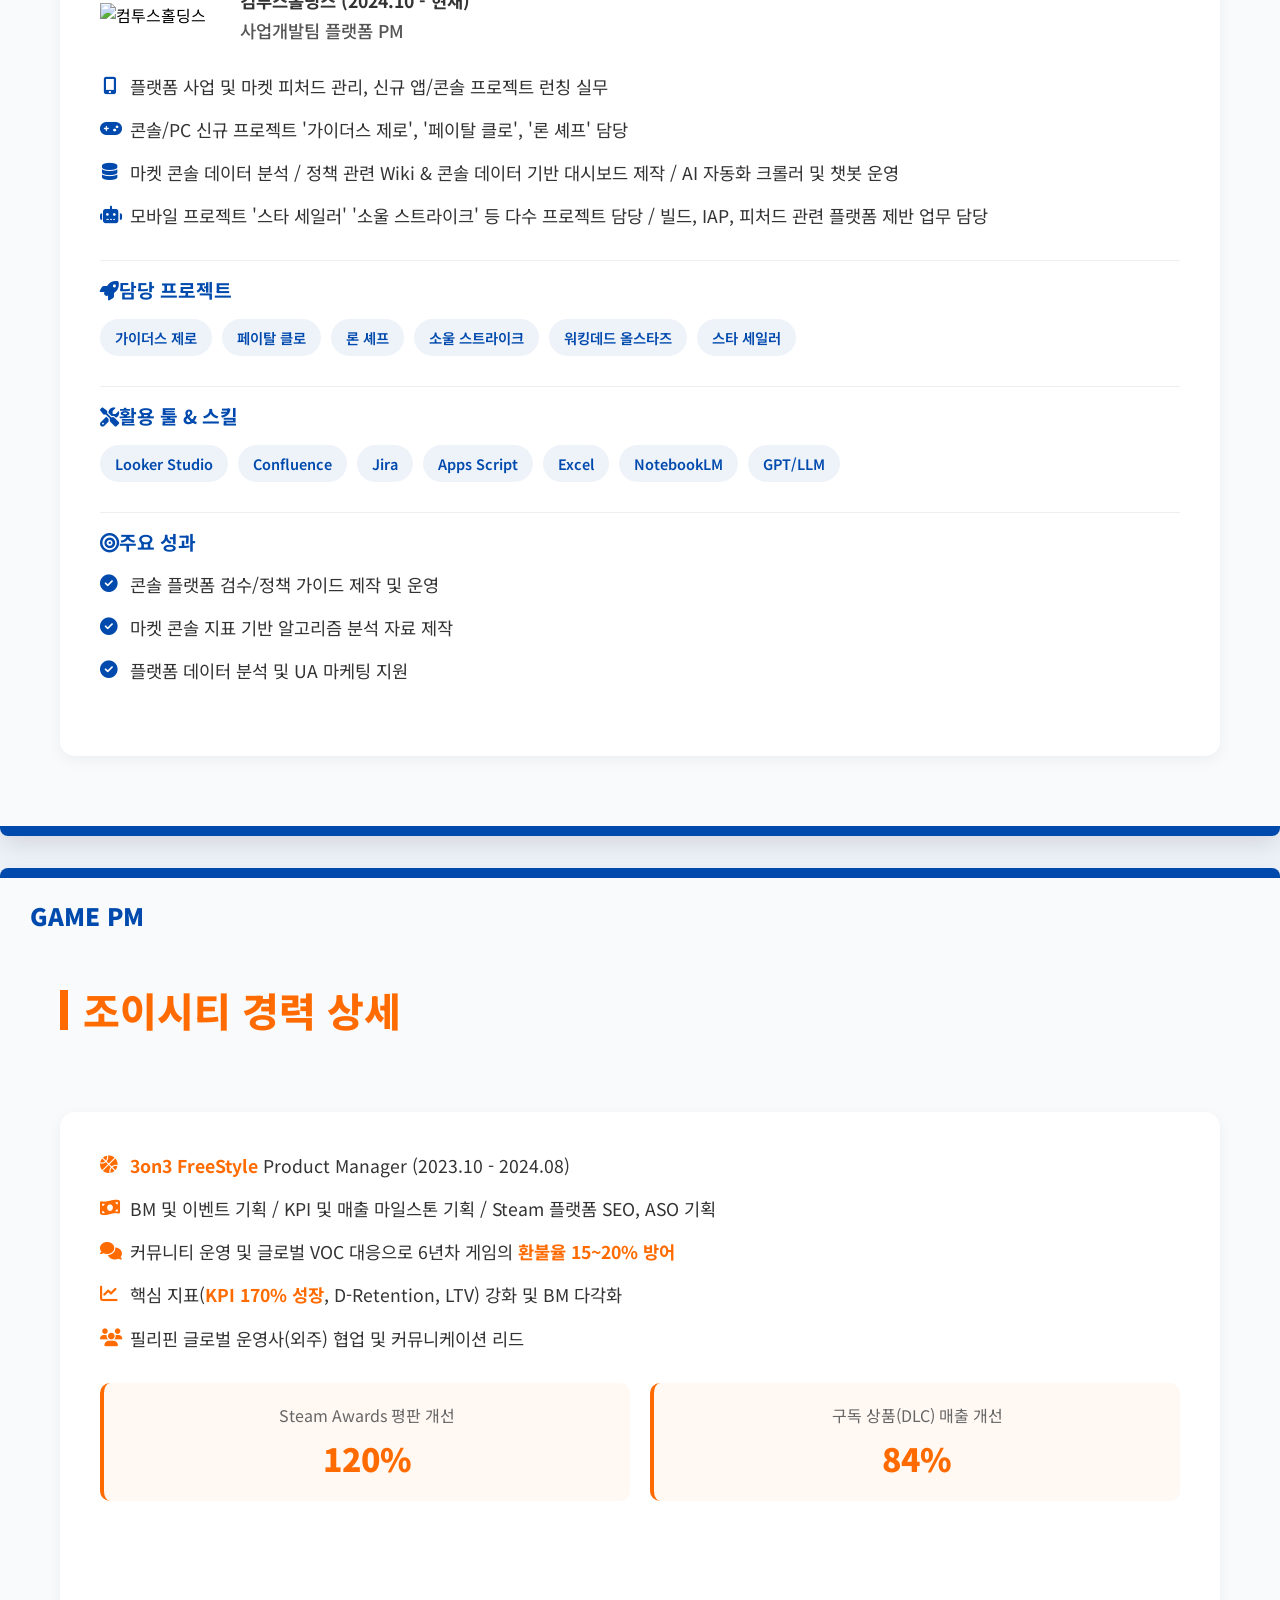
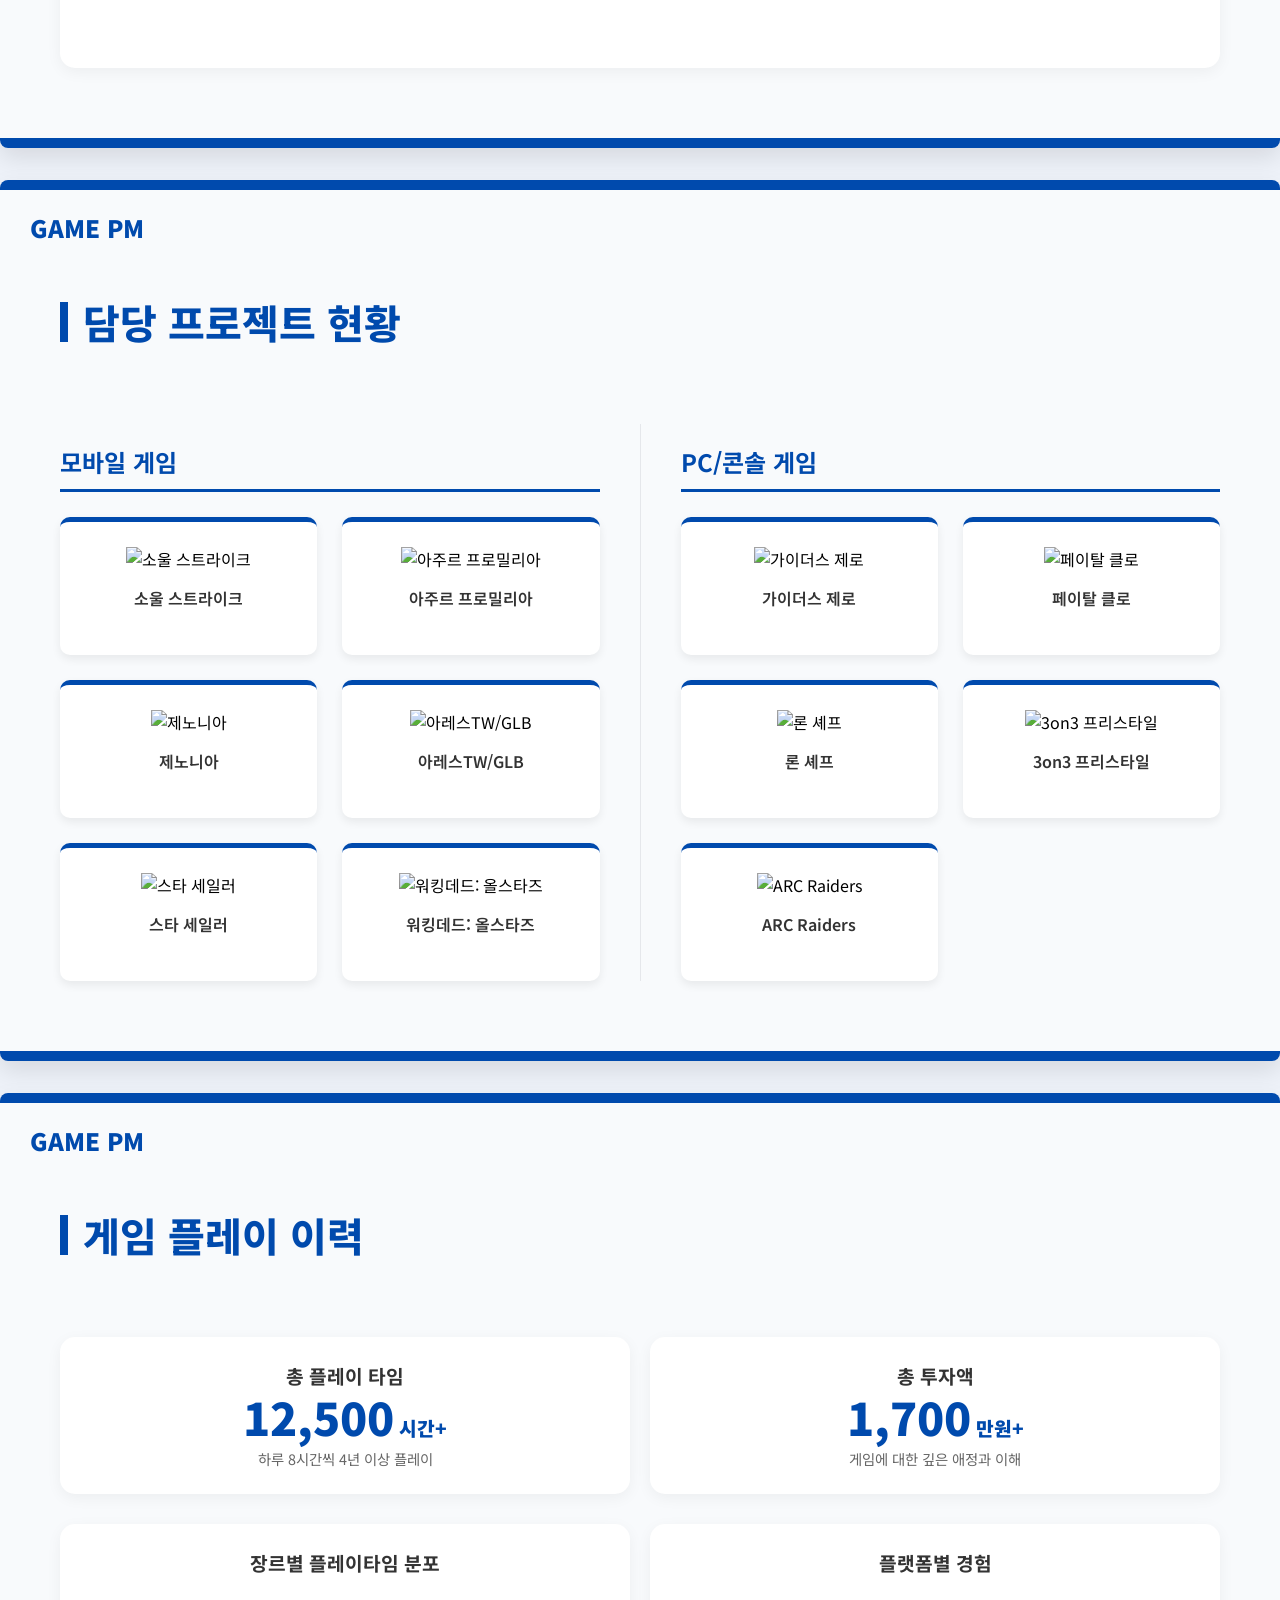
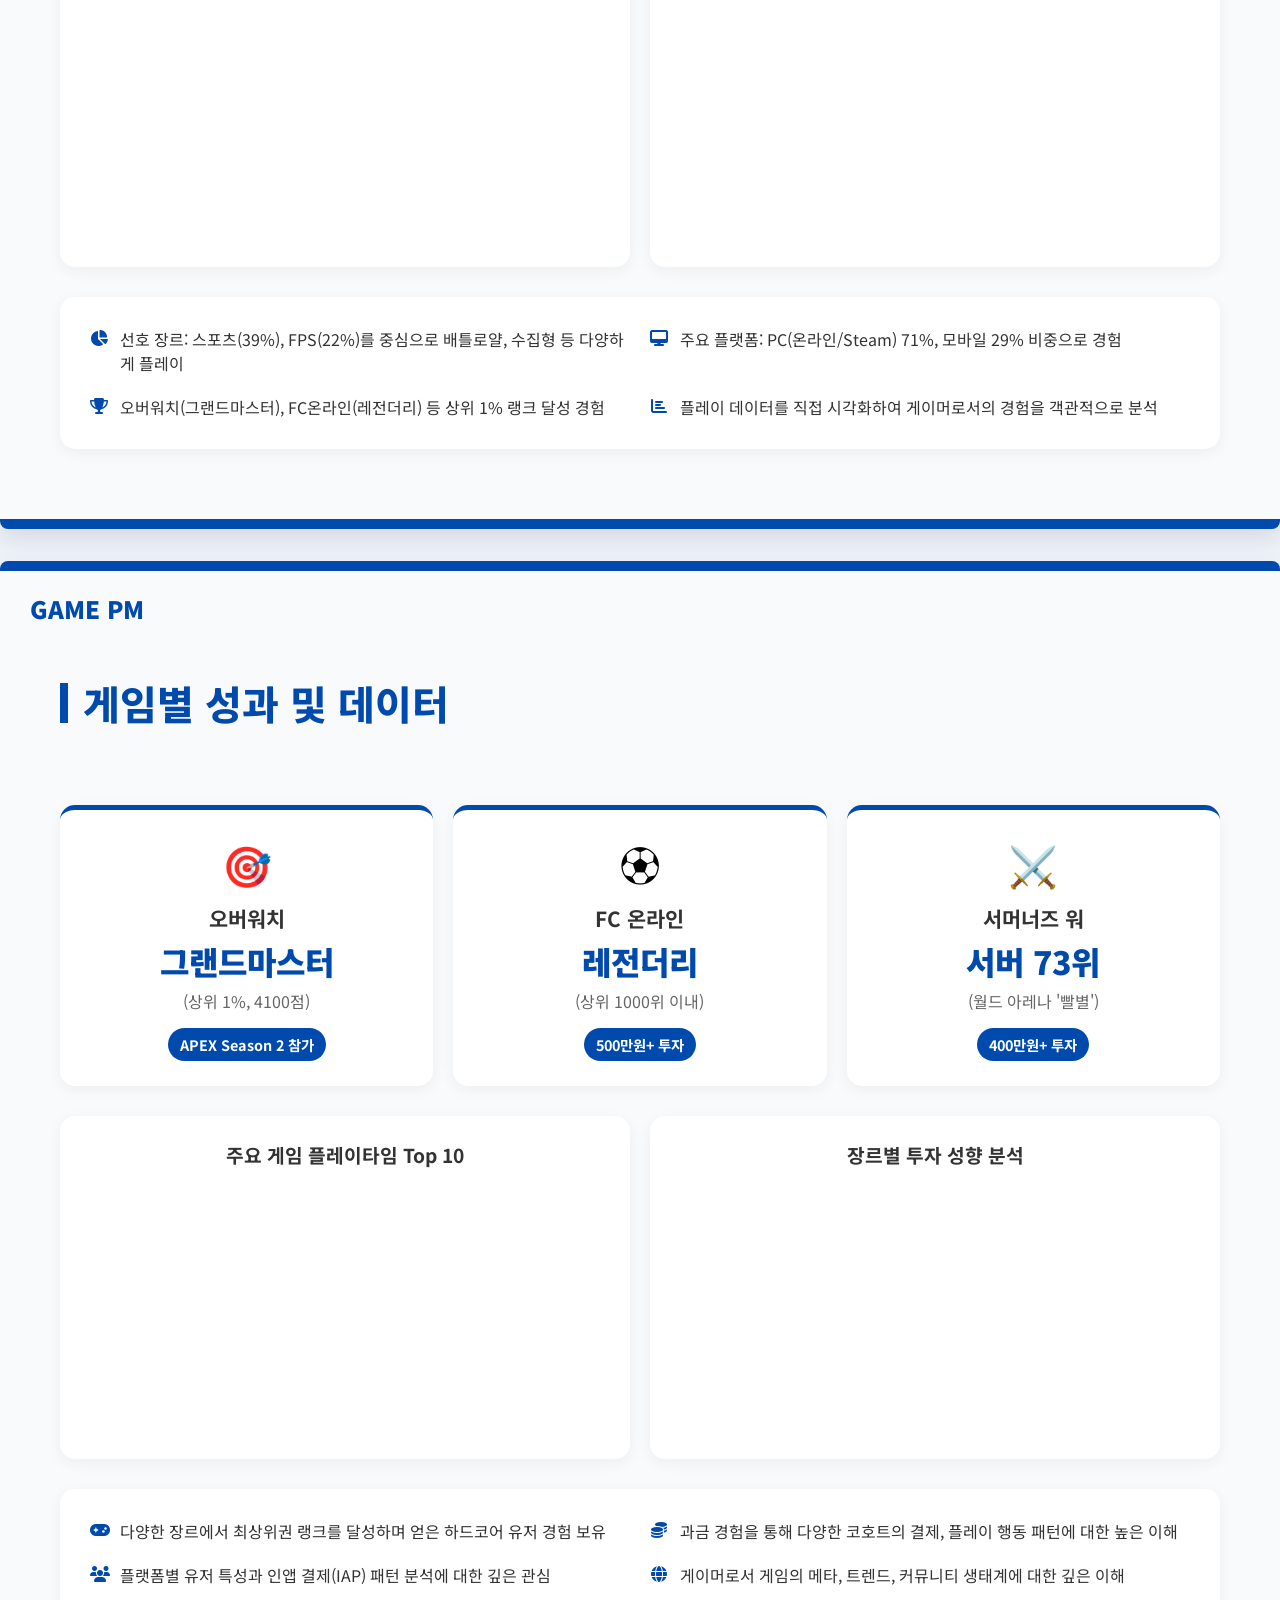
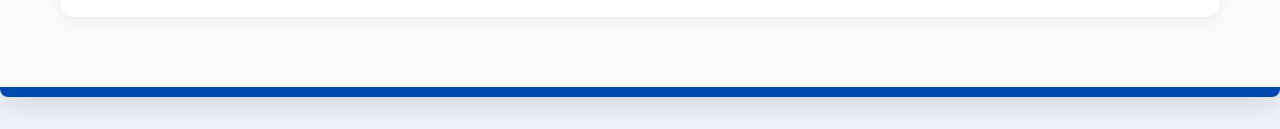
==== commit eb647ccb: "Update sub1.html" ====
--- a/sub1.html
+++ b/sub1.html
@@ -3,7 +3,7 @@
 <head>
   <meta charset="UTF-8">
   <meta name="viewport" content="width=device-width, initial-scale=1.0">
-  <title>김동우 | 게임 플랫폼 PM 포트폴리오</title>
+  <title>김동우 | 게임 PM 포트폴리오</title>
  
   <link href="https://cdn.jsdelivr.net/npm/tailwindcss@2.2.19/dist/tailwind.min.css" rel="stylesheet">
   <link rel="stylesheet" href="https://cdn.jsdelivr.net/npm/@fortawesome/fontawesome-free@6.4.0/css/all.min.css">
@@ -210,7 +210,7 @@
     <div class="section-header"><div class="logo">GAME & PM</div><div class="page-number">01</div></div>
     <div class="content-wrapper">
       <h1 class="title">김동우</h1>
-      <h2 class="subtitle">게임 플랫폼 PM 포트폴리오</h2>
+      <h2 class="subtitle">게임 PM 포트폴리오</h2>
       <div class="contact-info">
         <div class="contact-item"><i class="fas fa-user mr-2"></i><span>경험 직무: 기술PM, 퍼블리싱 플랫폼 PM, 사업 PM</span></div>
       </div>
@@ -251,7 +251,7 @@
       <div class="section-title-container"><div class="section-title-accent"></div><h1 class="section-title">넥슨코리아 경력 상세</h1></div>
       <div class="content-box">
         <div class="company-info">
-          <img src="https://upload.wikimedia.org/wikipedia/commons/thumb/6/6e/Nexon_logo.svg/320px-Nexon_logo.svg.png" alt="넥슨코리아" class="company-logo">
+          <img src="https://logoeps.com/wp-content/uploads/2013/03/nexon-vector-logo.png" alt="넥슨코리아" class="company-logo">
           <div class="company-details">
             <div class="company-period">넥슨코리아 (2026.03 - 재직 중)</div>
             <div class="company-position">플랫폼PM · 계약직</div>
@@ -355,7 +355,7 @@
           <h2 class="category-title">모바일 게임</h2>
           <div class="game-grid">
             <div class="game-card"><img alt="소울 스트라이크" class="game-image" src="https://page.gensparksite.com/slides_images/ebb599f538112340d3afebb07d7caf66.jpg"><div class="game-title">소울 스트라이크</div></div>
-            <div class="game-card"><img alt="아주르 프로밀리아" class="game-image" src="https://cdn.cloudflare.steamstatic.com/steam/apps/2483860/header.jpg"><div class="game-title">아주르 프로밀리아</div></div>
+            <div class="game-card"><img alt="아주르 프로밀리아" class="game-image" src="https://image.ggnpc.com/game_thumb/1080x608/azur-promilia.jpg"><div class="game-title">아주르 프로밀리아</div></div>
             <div class="game-card"><img alt="제노니아" class="game-image" src="https://page.gensparksite.com/slides_images/a7adb3397daec76a859b721b871ff4db.jpg"><div class="game-title">제노니아</div></div>
             <div class="game-card"><img alt="아레스TW/GLB" class="game-image" src="https://page.gensparksite.com/slides_images/30f4a90c25cb5af50f161670c88df2b8.jpg"><div class="game-title">아레스TW/GLB</div></div>
             <div class="game-card"><img alt="스타 세일러" class="game-image" src="https://page.gensparksite.com/slides_images/b34c29447e166dccf6b8bbb8beefe6a4.jpg"><div class="game-title">스타 세일러</div></div>
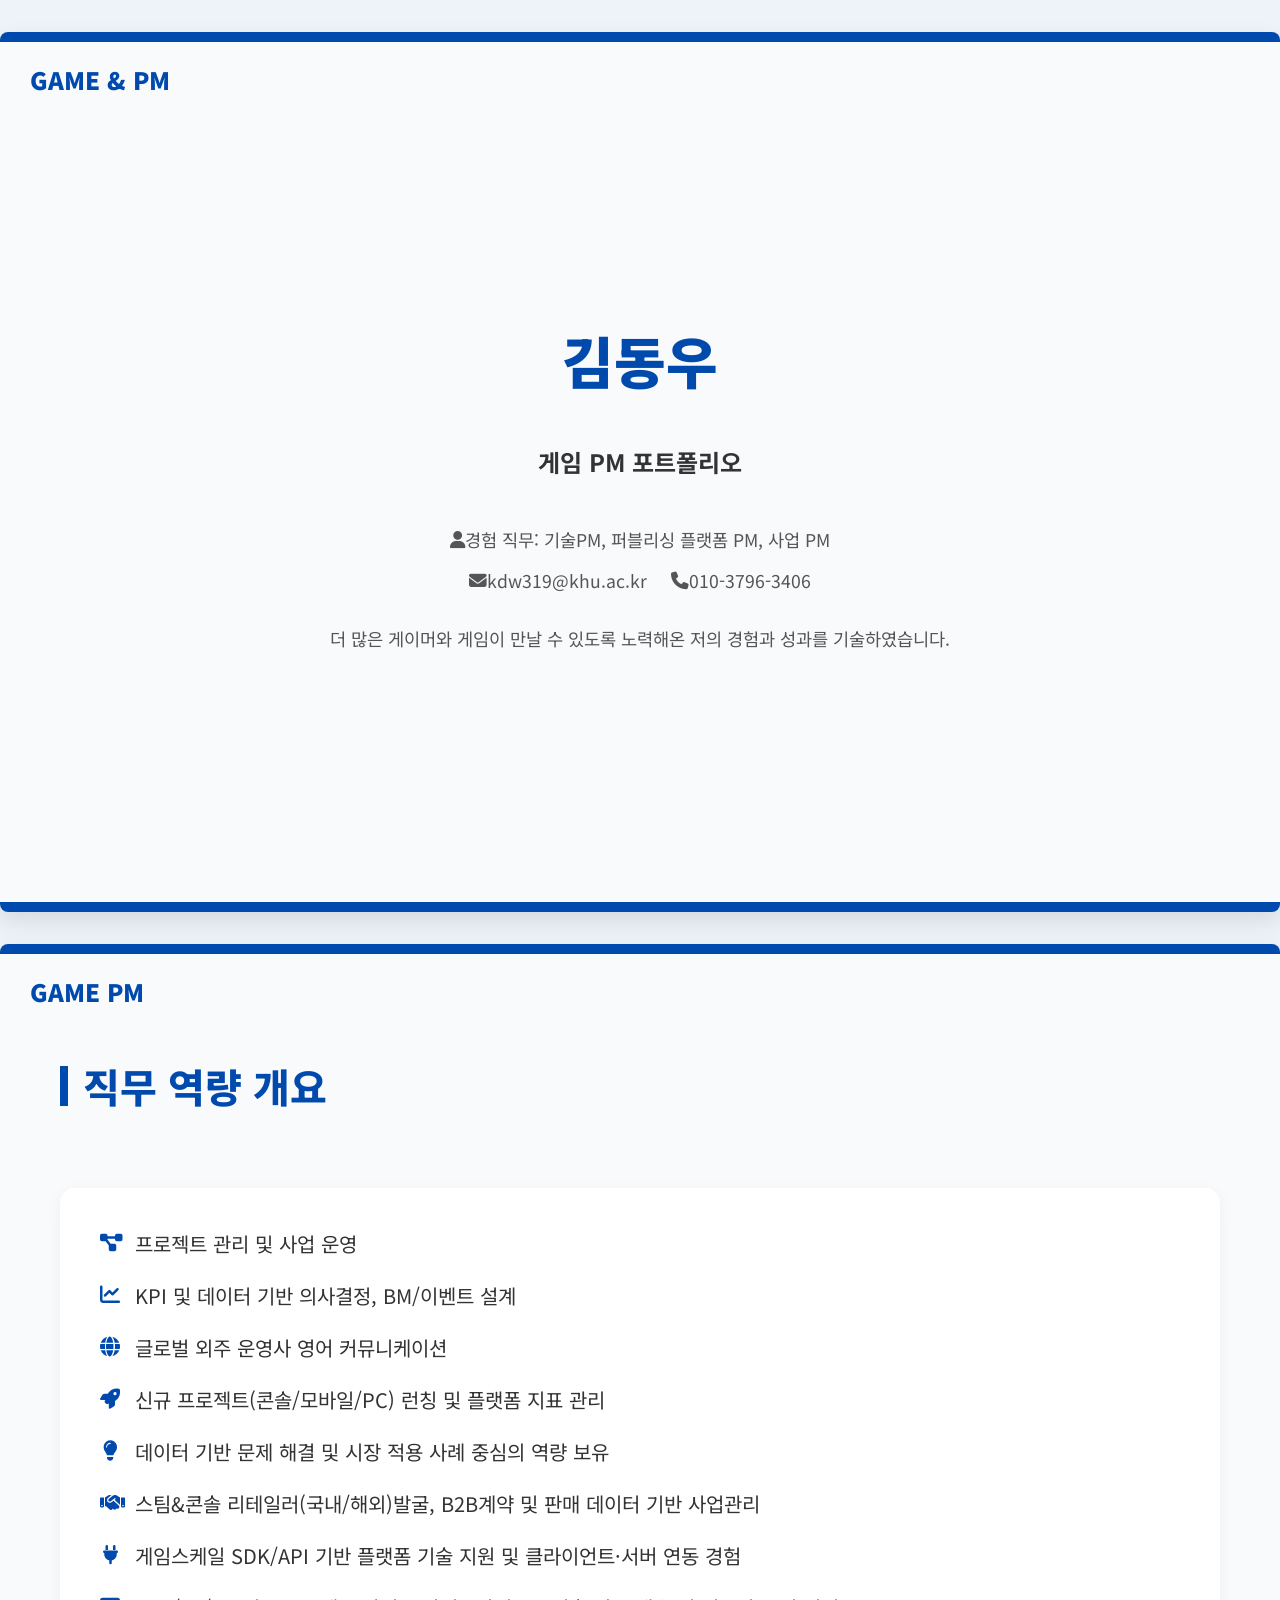
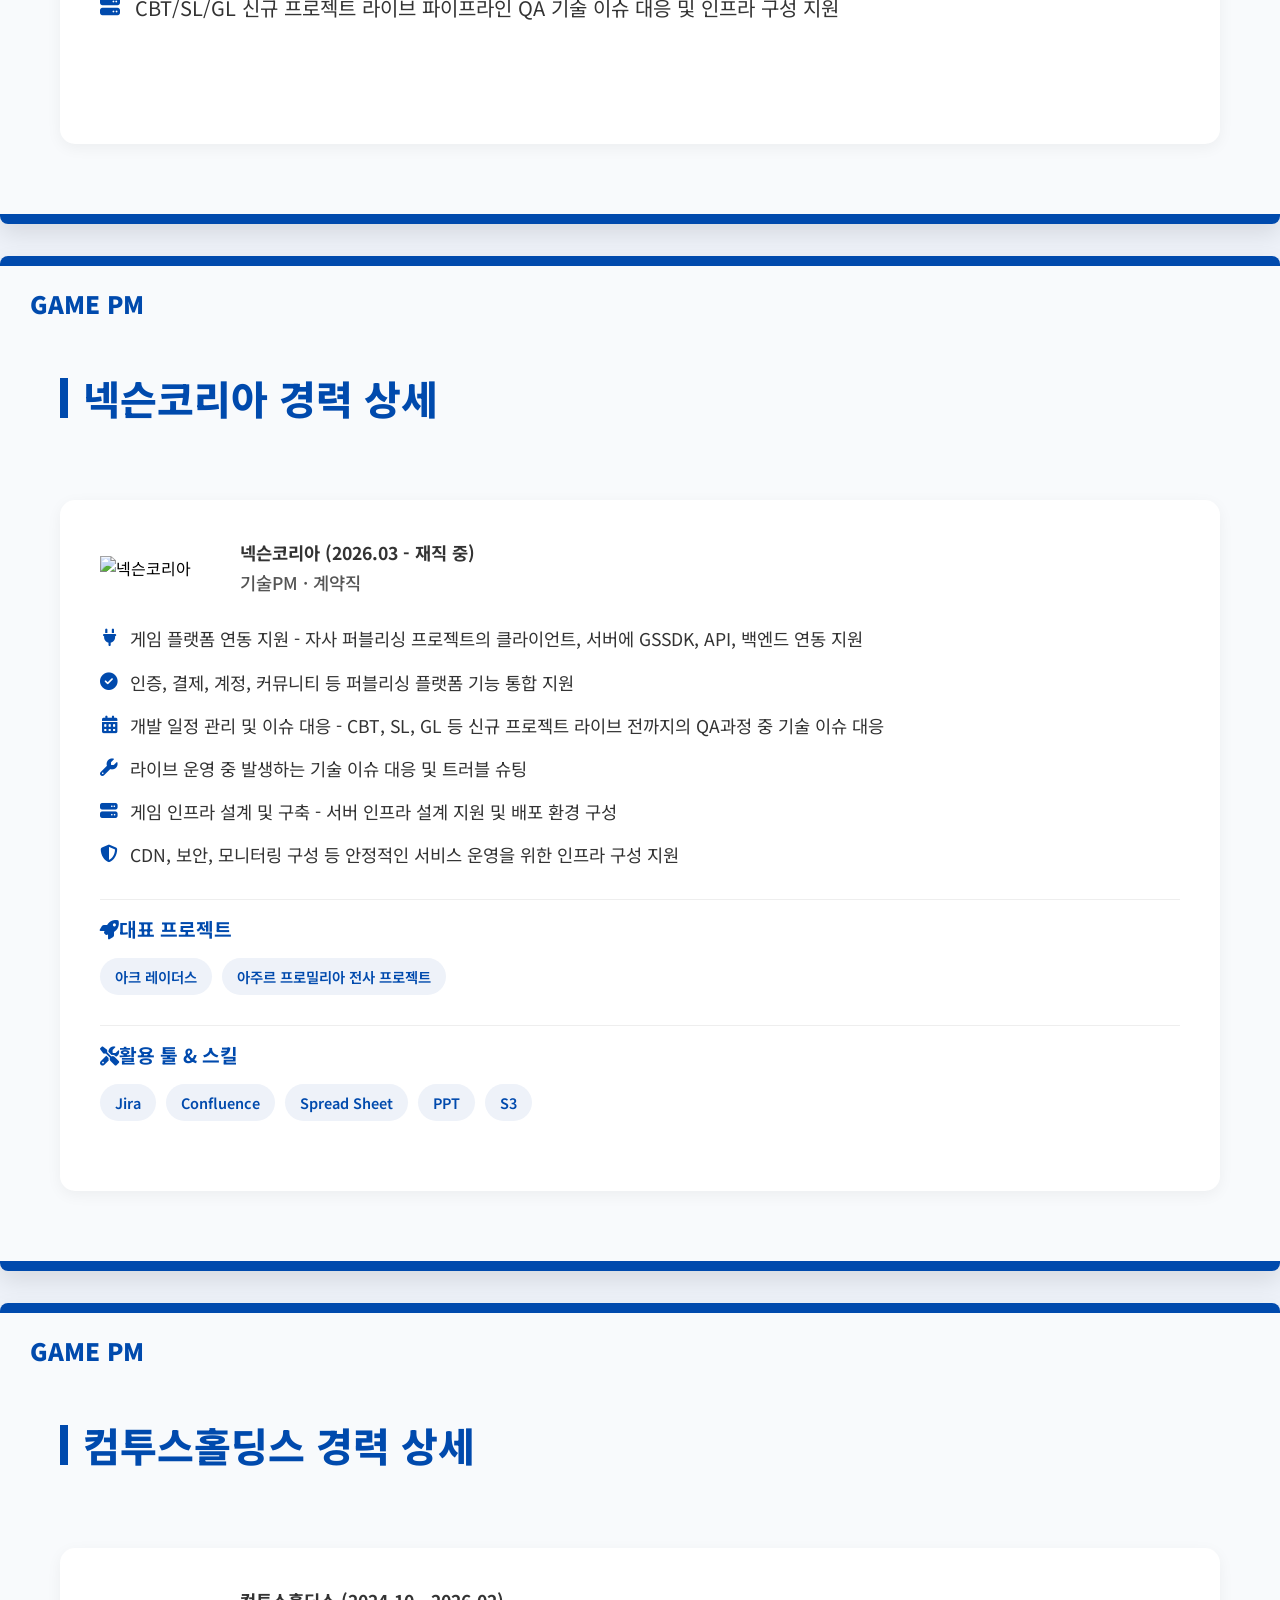
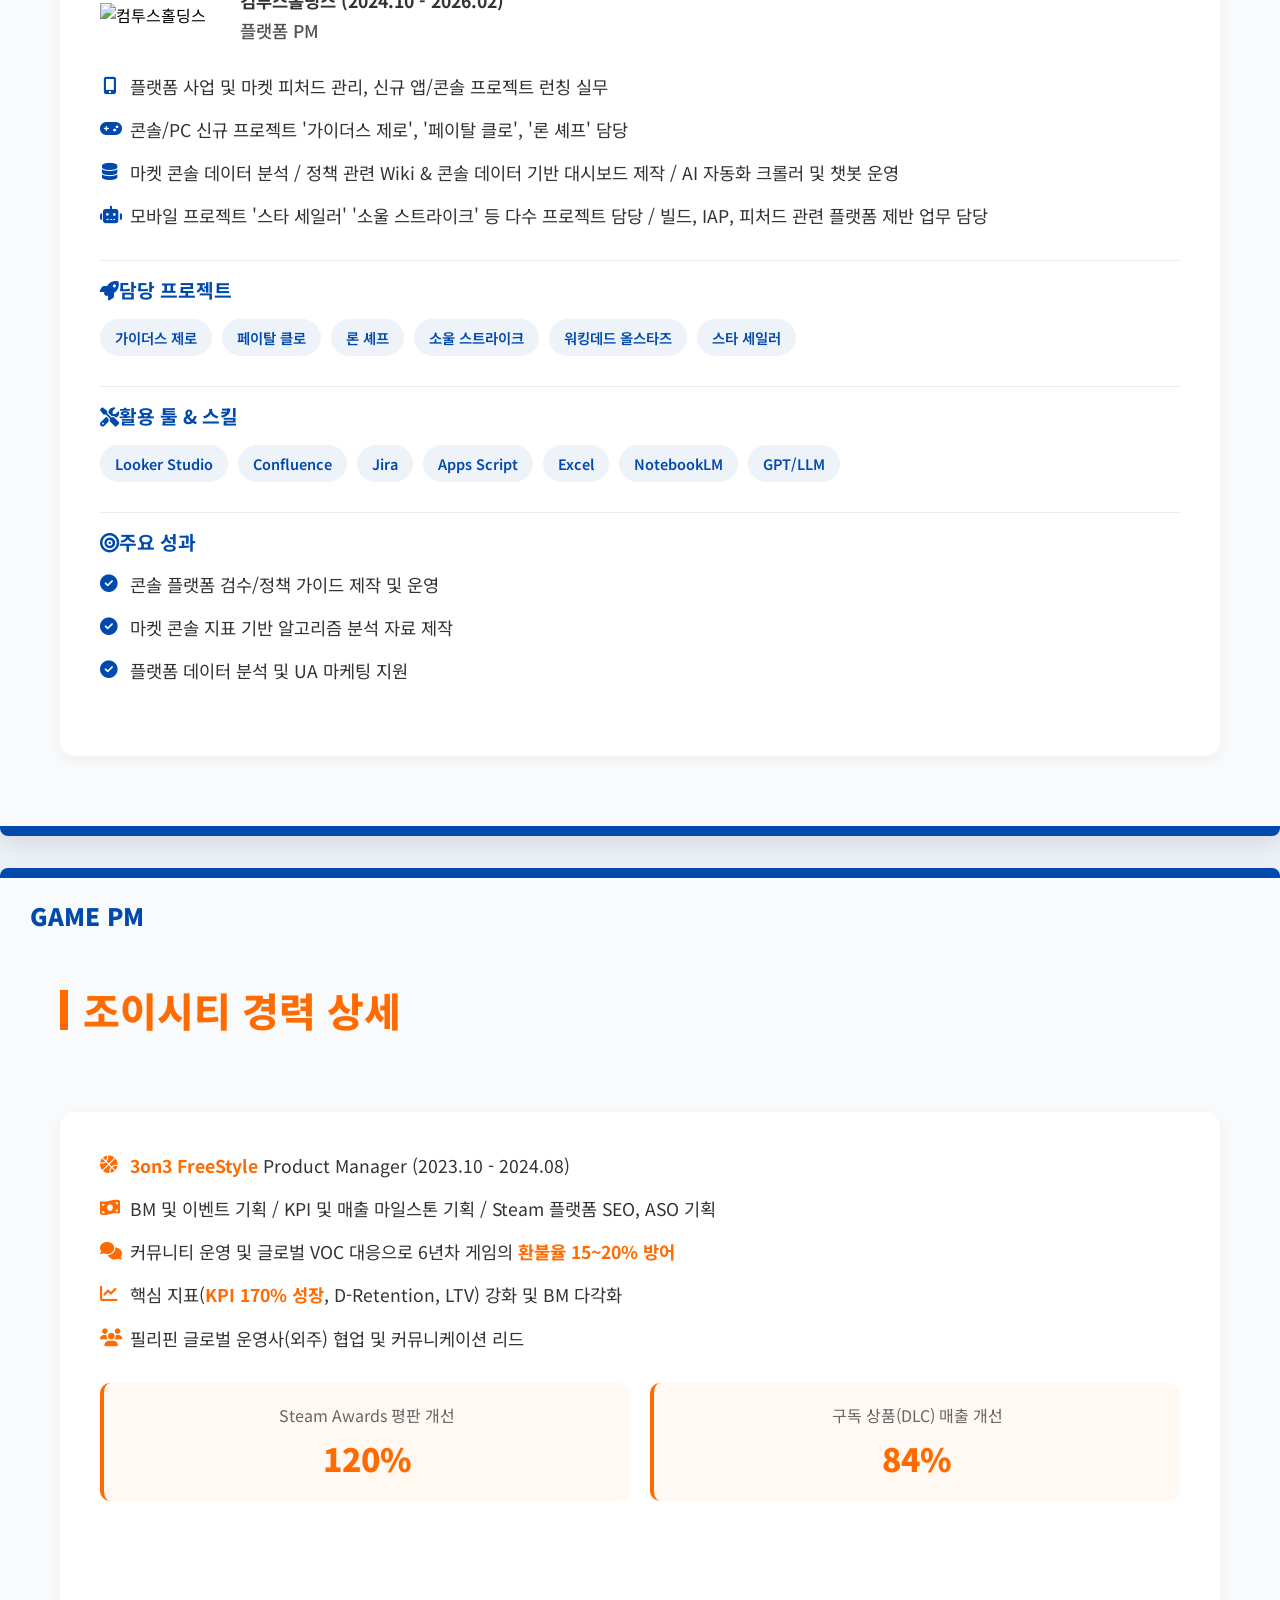
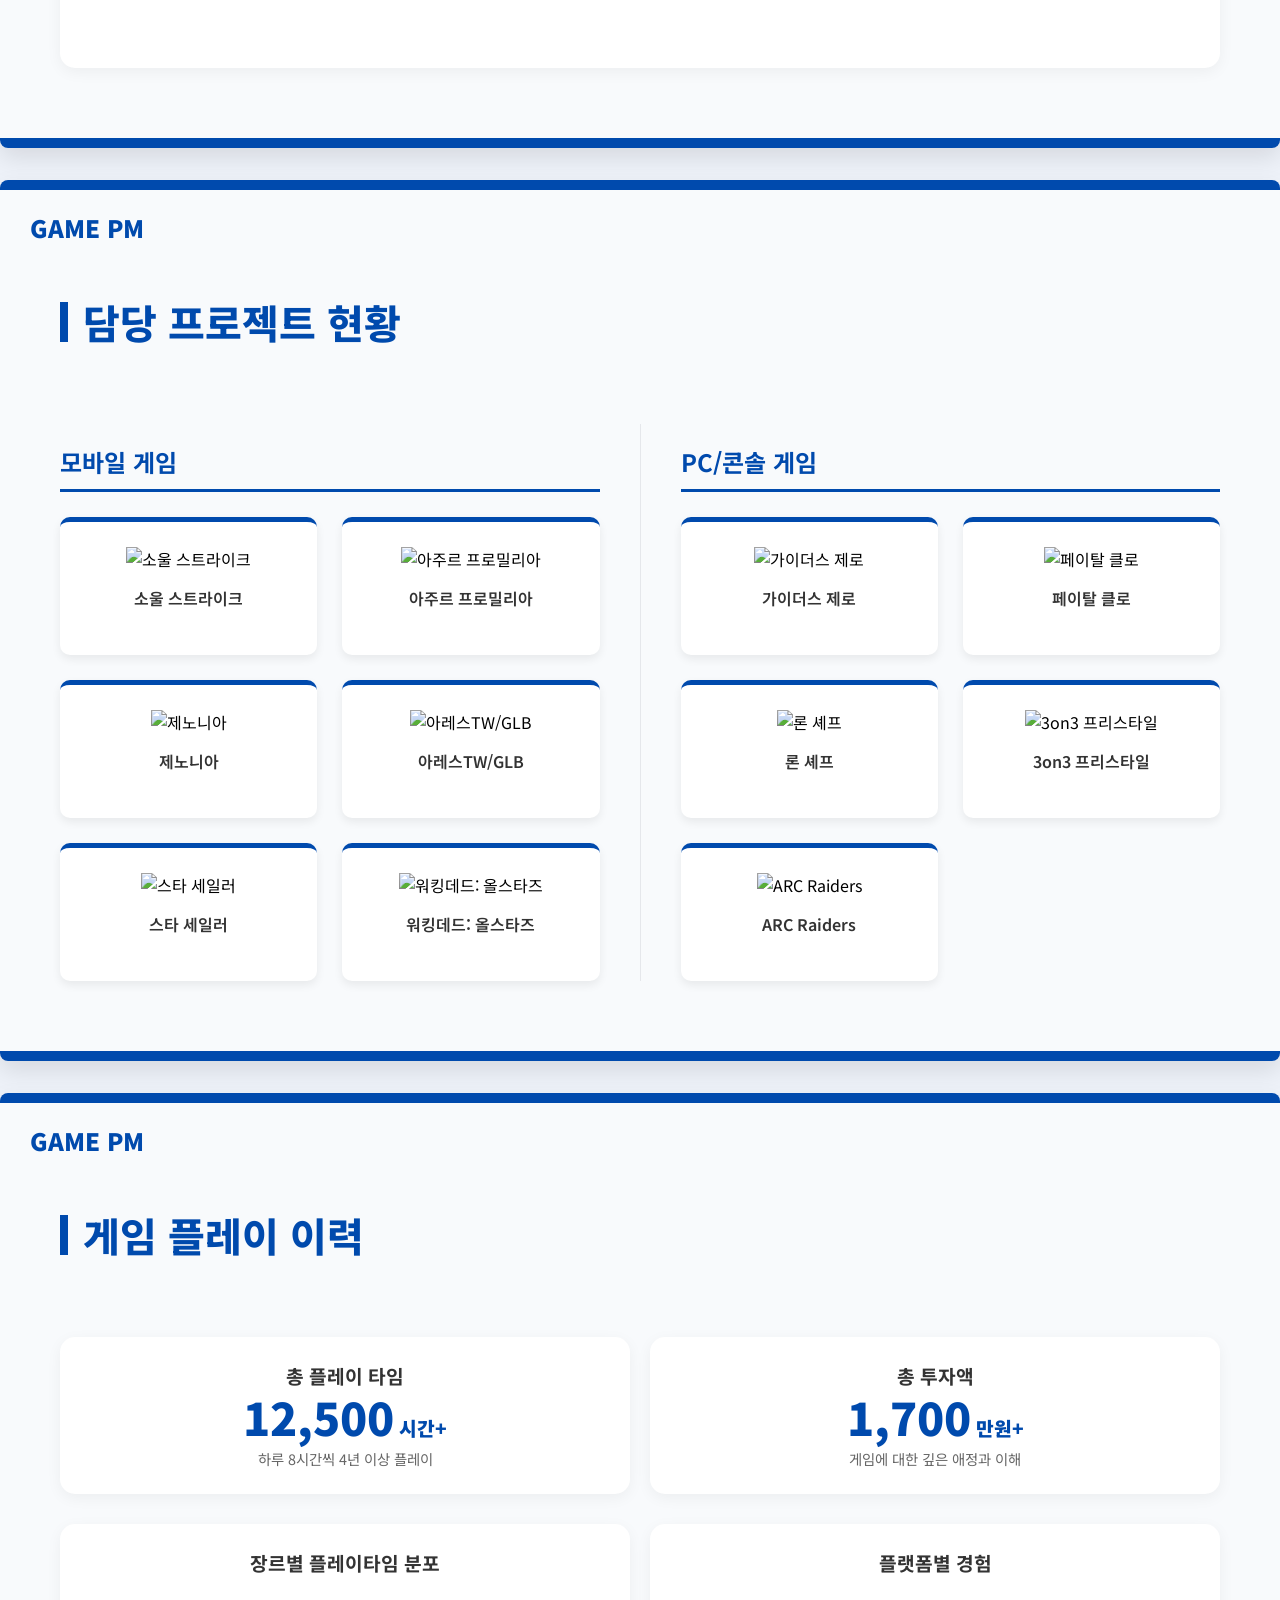
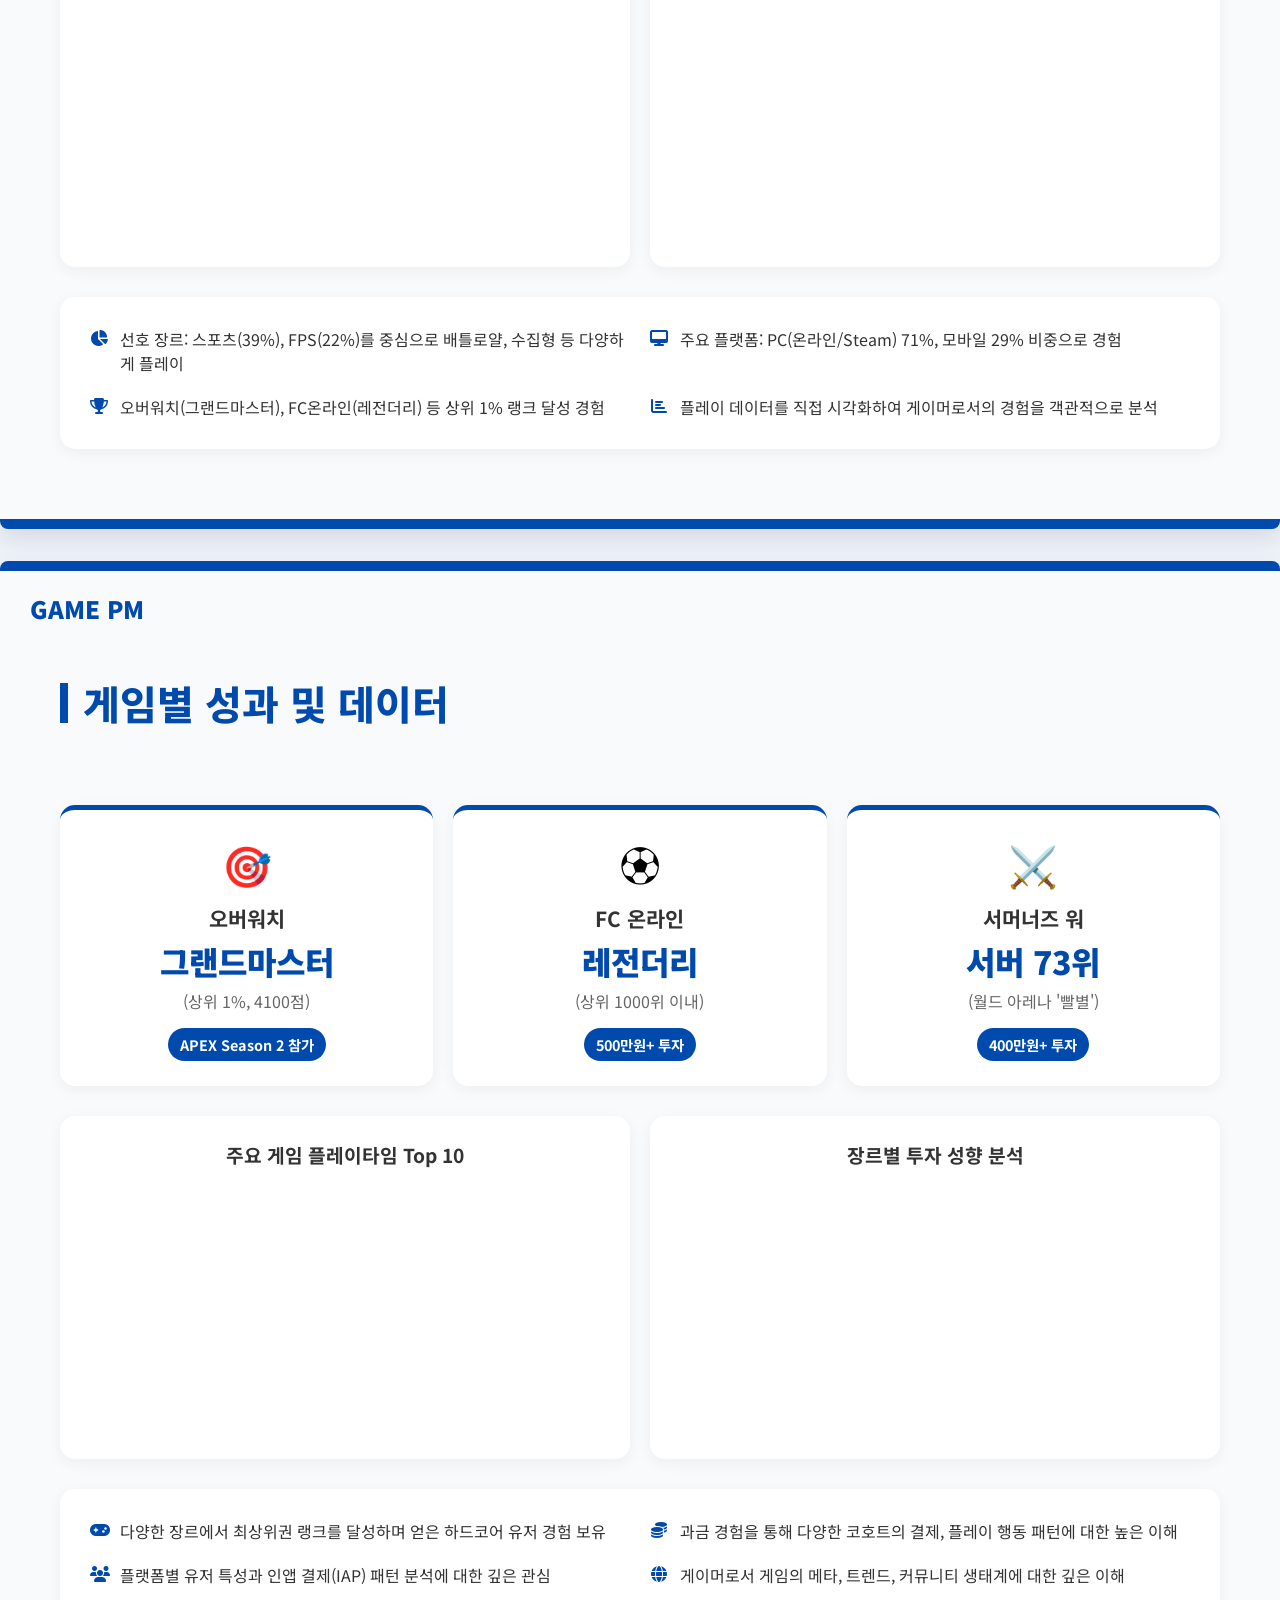
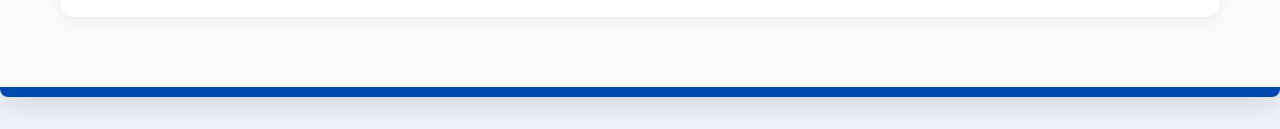
==== commit e36b9bd9: "Update sub1.html" ====
--- a/sub1.html
+++ b/sub1.html
@@ -237,6 +237,8 @@
           <div class="skill-item"><i class="fas fa-rocket skill-icon"></i><span>신규 프로젝트(콘솔/모바일/PC) 런칭 및 플랫폼 지표 관리</span></div>
           <div class="skill-item"><i class="fas fa-lightbulb skill-icon"></i><span>데이터 기반 문제 해결 및 시장 적용 사례 중심의 역량 보유</span></div>
           <div class="skill-item"><i class="fas fa-handshake skill-icon"></i><span>스팀&콘솔 리테일러(국내/해외)발굴, B2B계약 및 판매 데이터 기반 사업관리</span></div>
+          <div class="skill-item"><i class="fas fa-plug skill-icon"></i><span>게임스케일 SDK/API 기반 플랫폼 기술 지원 및 클라이언트·서버 연동 경험</span></div>
+          <div class="skill-item"><i class="fas fa-server skill-icon"></i><span>CBT/SL/GL 신규 프로젝트 라이브 파이프라인 QA 기술 이슈 대응 및 인프라 구성 지원</span></div>
         </div>
       </div>
     </div>
@@ -251,10 +253,10 @@
       <div class="section-title-container"><div class="section-title-accent"></div><h1 class="section-title">넥슨코리아 경력 상세</h1></div>
       <div class="content-box">
         <div class="company-info">
-          <img src="https://logoeps.com/wp-content/uploads/2013/03/nexon-vector-logo.png" alt="넥슨코리아" class="company-logo">
+          <img src="https://mblogthumb-phinf.pstatic.net/MjAyMDA2MTVfNSAg/MDAxNTkyMTgyNDEyNDY1.6uOcgbBt7uyfJoP7Isu2__PSb63AzYrzDzRUiCBL_tAg.VyrxZ3A5-ZCspiKWq6htiSibInzMNfF8-ws987lUrCEg.PNG.kueric12/NEXON-LOGO.png?type=w800" alt="넥슨코리아" class="company-logo">
           <div class="company-details">
             <div class="company-period">넥슨코리아 (2026.03 - 재직 중)</div>
-            <div class="company-position">플랫폼PM · 계약직</div>
+            <div class="company-position">기술PM · 계약직</div>
           </div>
         </div>
         <div class="skill-list">
@@ -290,8 +292,8 @@
         <div class="company-info">
           <img src="https://gensparkpublicblob.blob.core.windows.net/user-upload-image/v1/99405dd4-c768-498b-9d6c-fc5c3a5ca70c" alt="컴투스홀딩스" class="company-logo">
           <div class="company-details">
-            <div class="company-period">컴투스홀딩스 (2024.10 - 현재)</div>
-            <div class="company-position">사업개발팀 플랫폼 PM</div>
+            <div class="company-period">컴투스홀딩스 (2024.10 - 2026.02)</div>
+            <div class="company-position">플랫폼 PM</div>
           </div>
         </div>
         <div class="skill-list">
@@ -355,7 +357,7 @@
           <h2 class="category-title">모바일 게임</h2>
           <div class="game-grid">
             <div class="game-card"><img alt="소울 스트라이크" class="game-image" src="https://page.gensparksite.com/slides_images/ebb599f538112340d3afebb07d7caf66.jpg"><div class="game-title">소울 스트라이크</div></div>
-            <div class="game-card"><img alt="아주르 프로밀리아" class="game-image" src="https://image.ggnpc.com/game_thumb/1080x608/azur-promilia.jpg"><div class="game-title">아주르 프로밀리아</div></div>
+            <div class="game-card"><img alt="아주르 프로밀리아" class="game-image" src="https://i.ytimg.com/vi/UZDXkRnxOOA/maxresdefault.jpg"><div class="game-title">아주르 프로밀리아</div></div>
             <div class="game-card"><img alt="제노니아" class="game-image" src="https://page.gensparksite.com/slides_images/a7adb3397daec76a859b721b871ff4db.jpg"><div class="game-title">제노니아</div></div>
             <div class="game-card"><img alt="아레스TW/GLB" class="game-image" src="https://page.gensparksite.com/slides_images/30f4a90c25cb5af50f161670c88df2b8.jpg"><div class="game-title">아레스TW/GLB</div></div>
             <div class="game-card"><img alt="스타 세일러" class="game-image" src="https://page.gensparksite.com/slides_images/b34c29447e166dccf6b8bbb8beefe6a4.jpg"><div class="game-title">스타 세일러</div></div>
@@ -369,7 +371,7 @@
             <div class="game-card"><img alt="페이탈 클로" class="game-image" src="https://page.gensparksite.com/slides_images/c97508e4adcf46f7e90d1e46d65ea959.jpg"><div class="game-title">페이탈 클로</div></div>
             <div class="game-card"><img alt="론 셰프" class="game-image" src="https://page.gensparksite.com/slides_images/5130df207011f8336c294ac4bc3e9e71.jpg"><div class="game-title">론 셰프</div></div>
             <div class="game-card"><img alt="3on3 프리스타일" class="game-image" src="https://page.gensparksite.com/slides_images/1b337b6bb238183d1a3a9a38432eed93.jpg"><div class="game-title">3on3 프리스타일</div></div>
-            <div class="game-card"><img alt="ARC Raiders" class="game-image" src="https://cdn.cloudflare.steamstatic.com/steam/apps/668580/header.jpg"><div class="game-title">ARC Raiders</div></div>
+            <div class="game-card"><img alt="ARC Raiders" class="game-image" src="https://encrypted-tbn0.gstatic.com/images?q=tbn:ANd9GcRSBW-Tvz-oeO-qBrCccrijWOmCRYaU_ubgBg&s"><div class="game-title">ARC Raiders</div></div>
           </div>
         </div>
       </div>
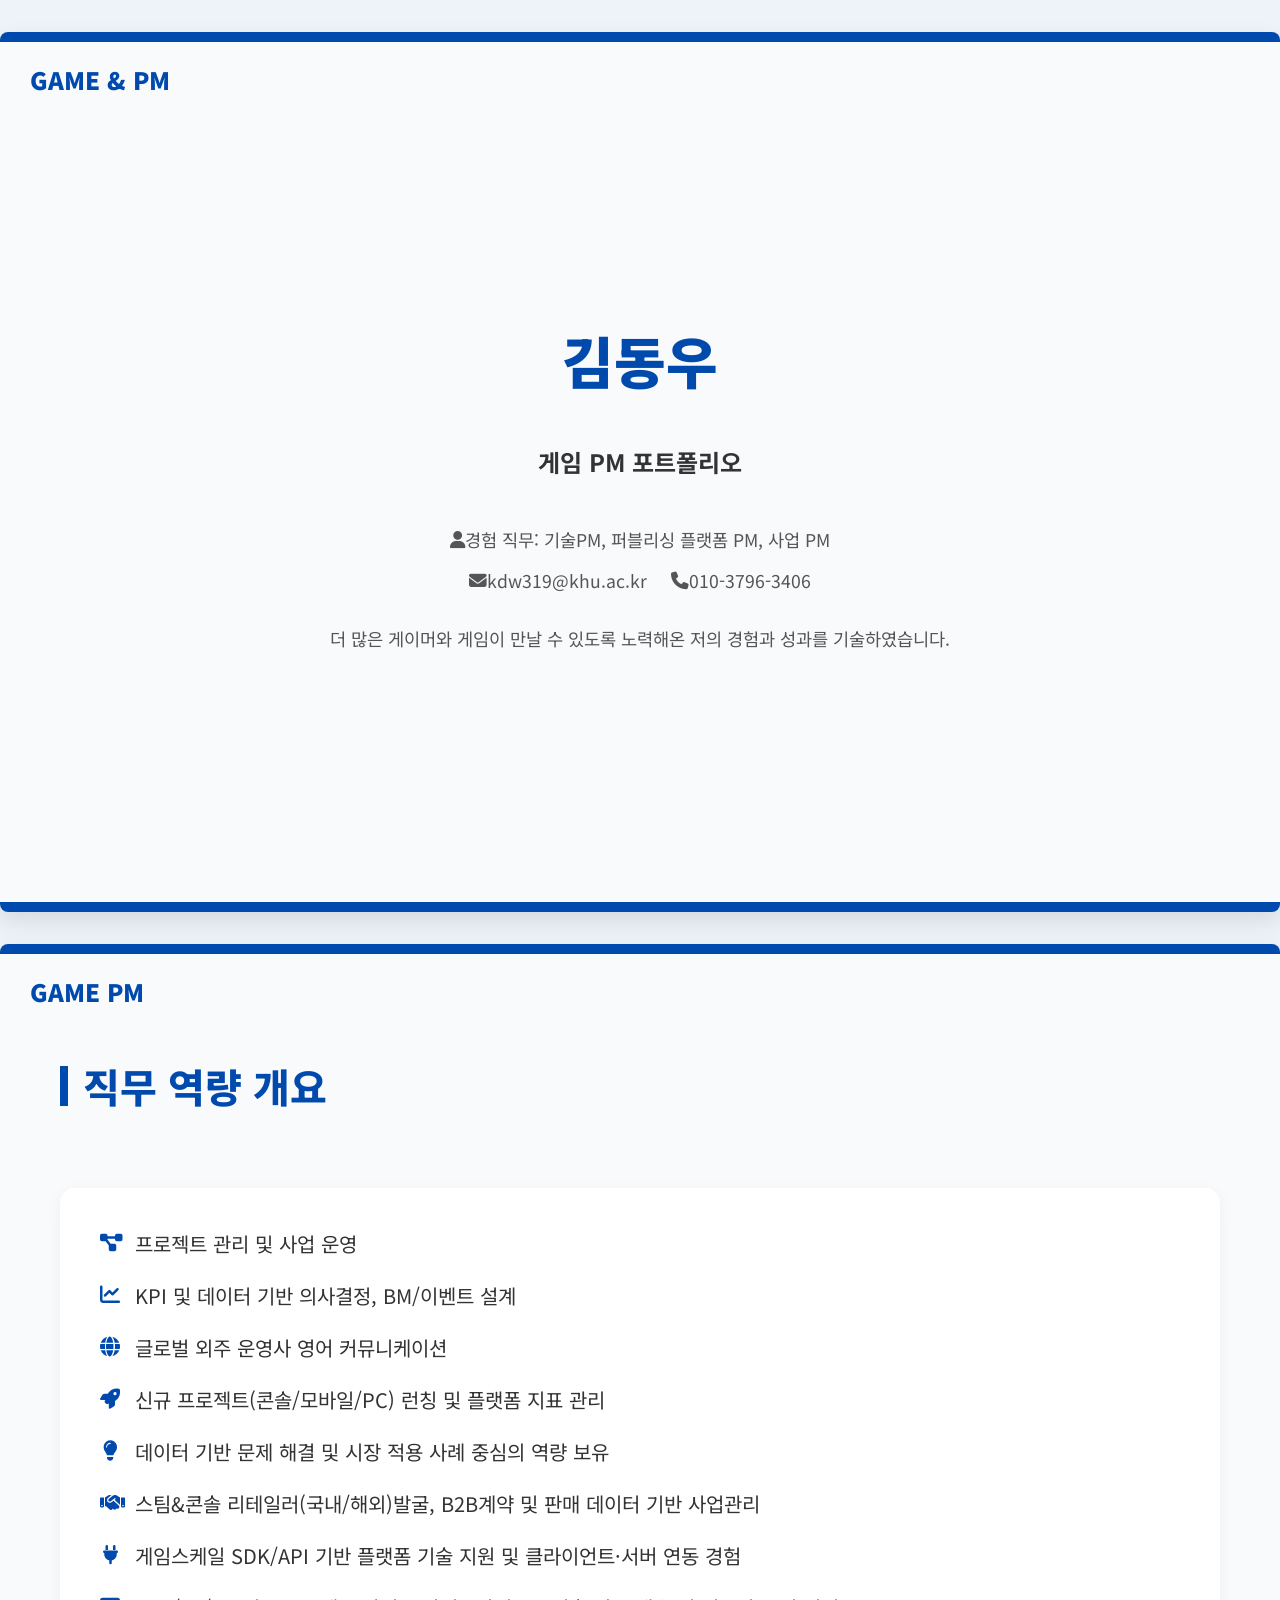
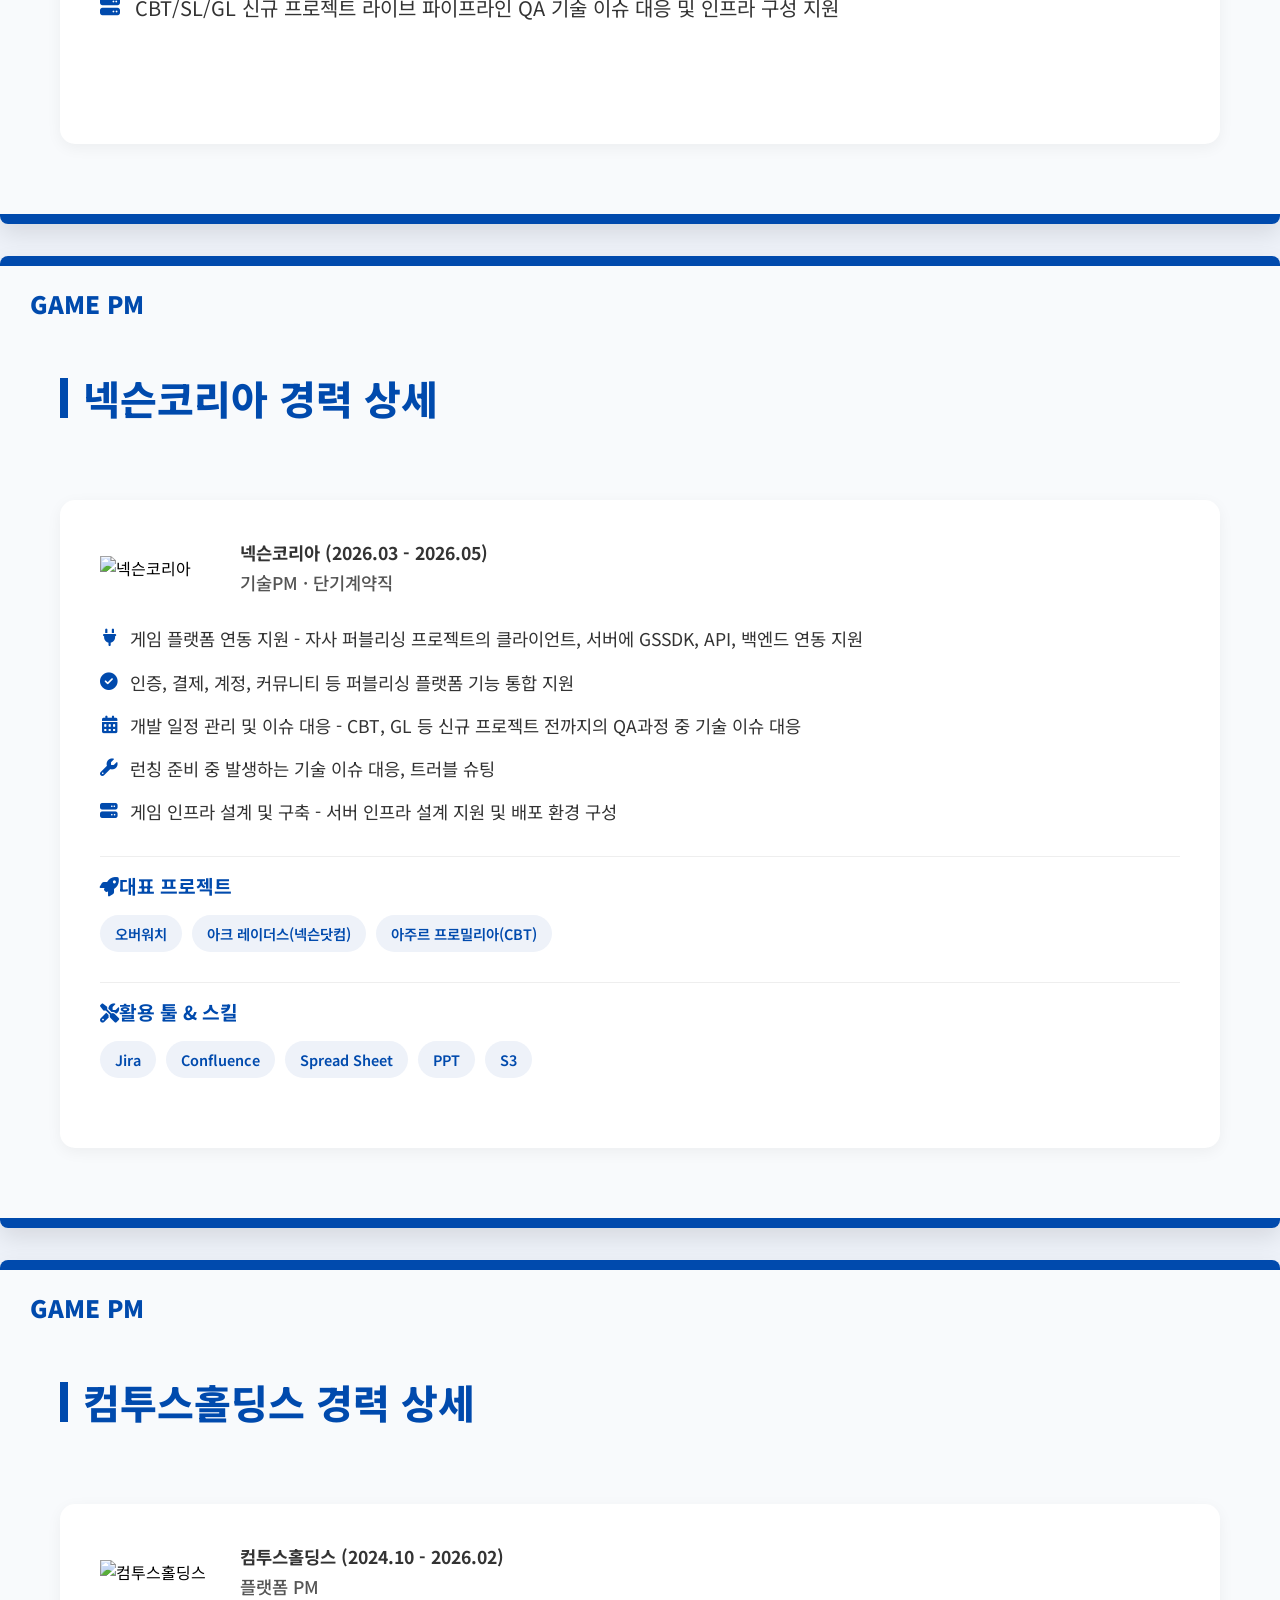
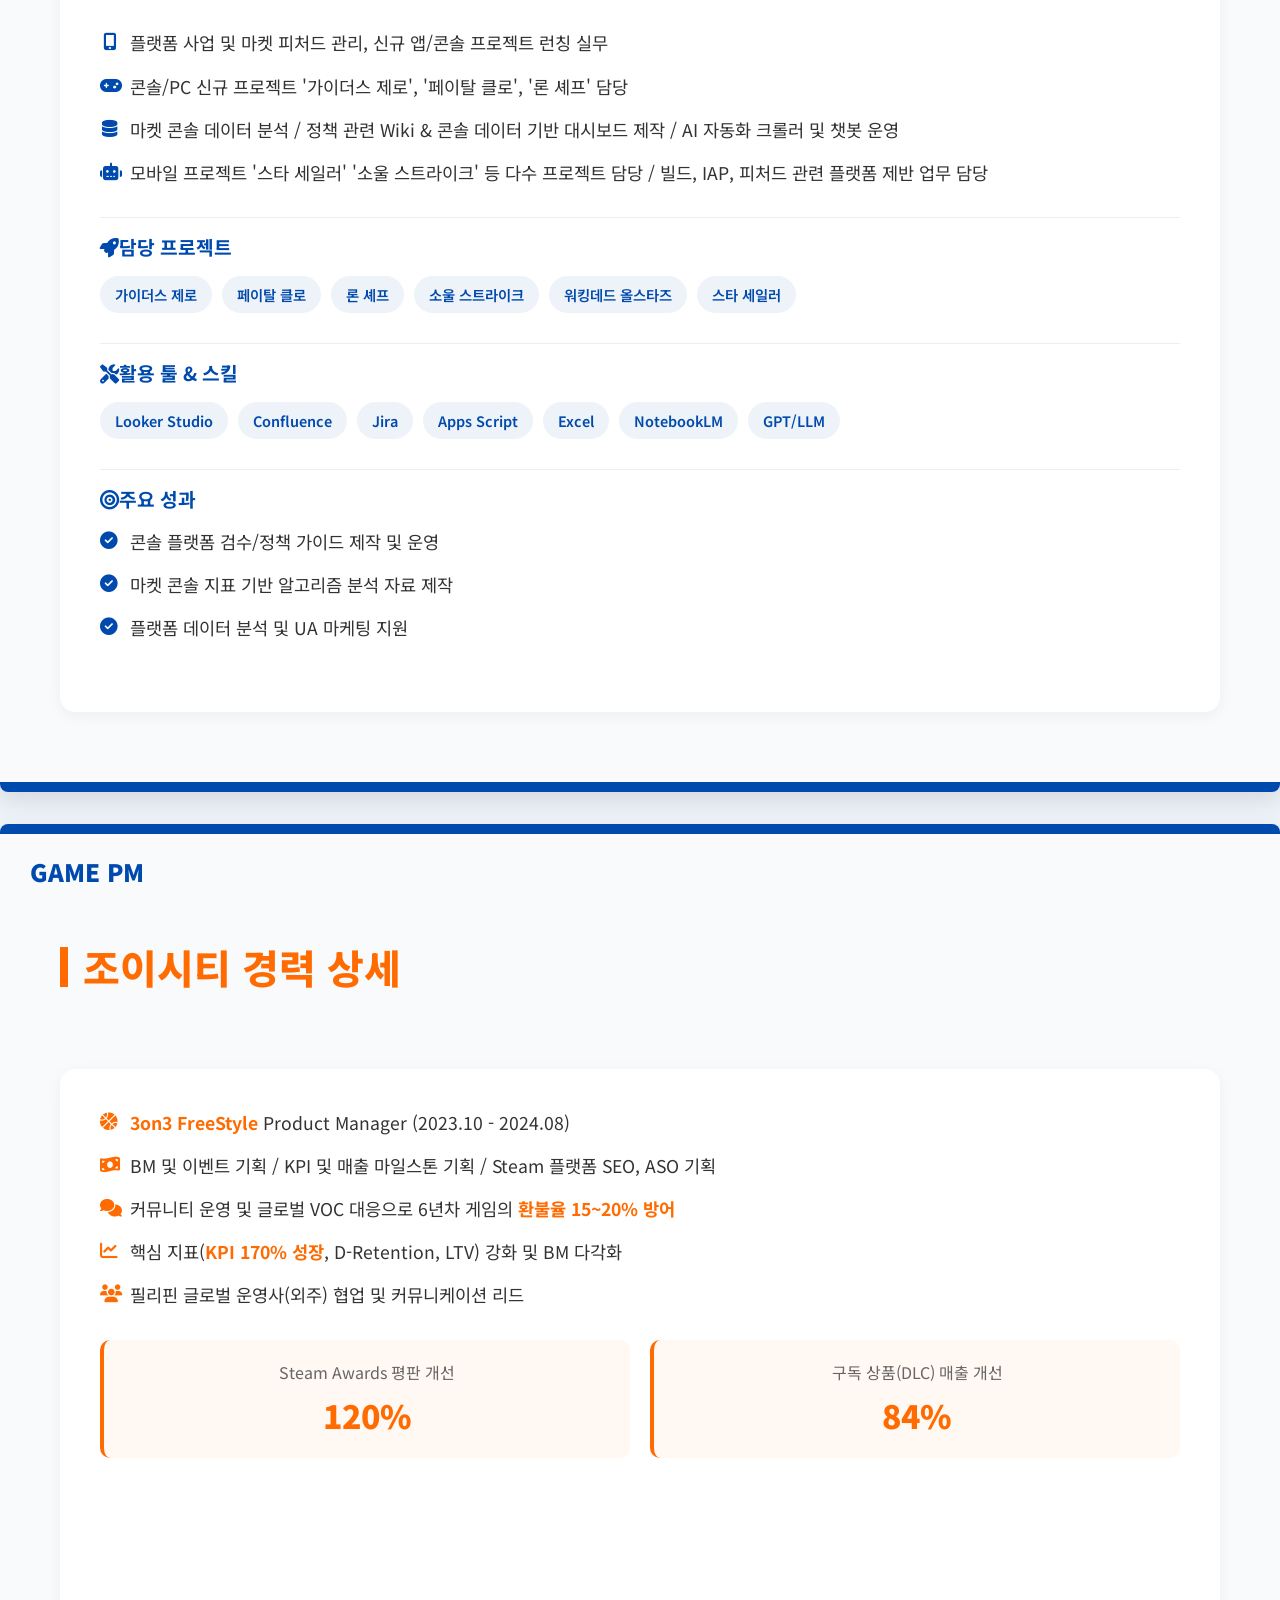
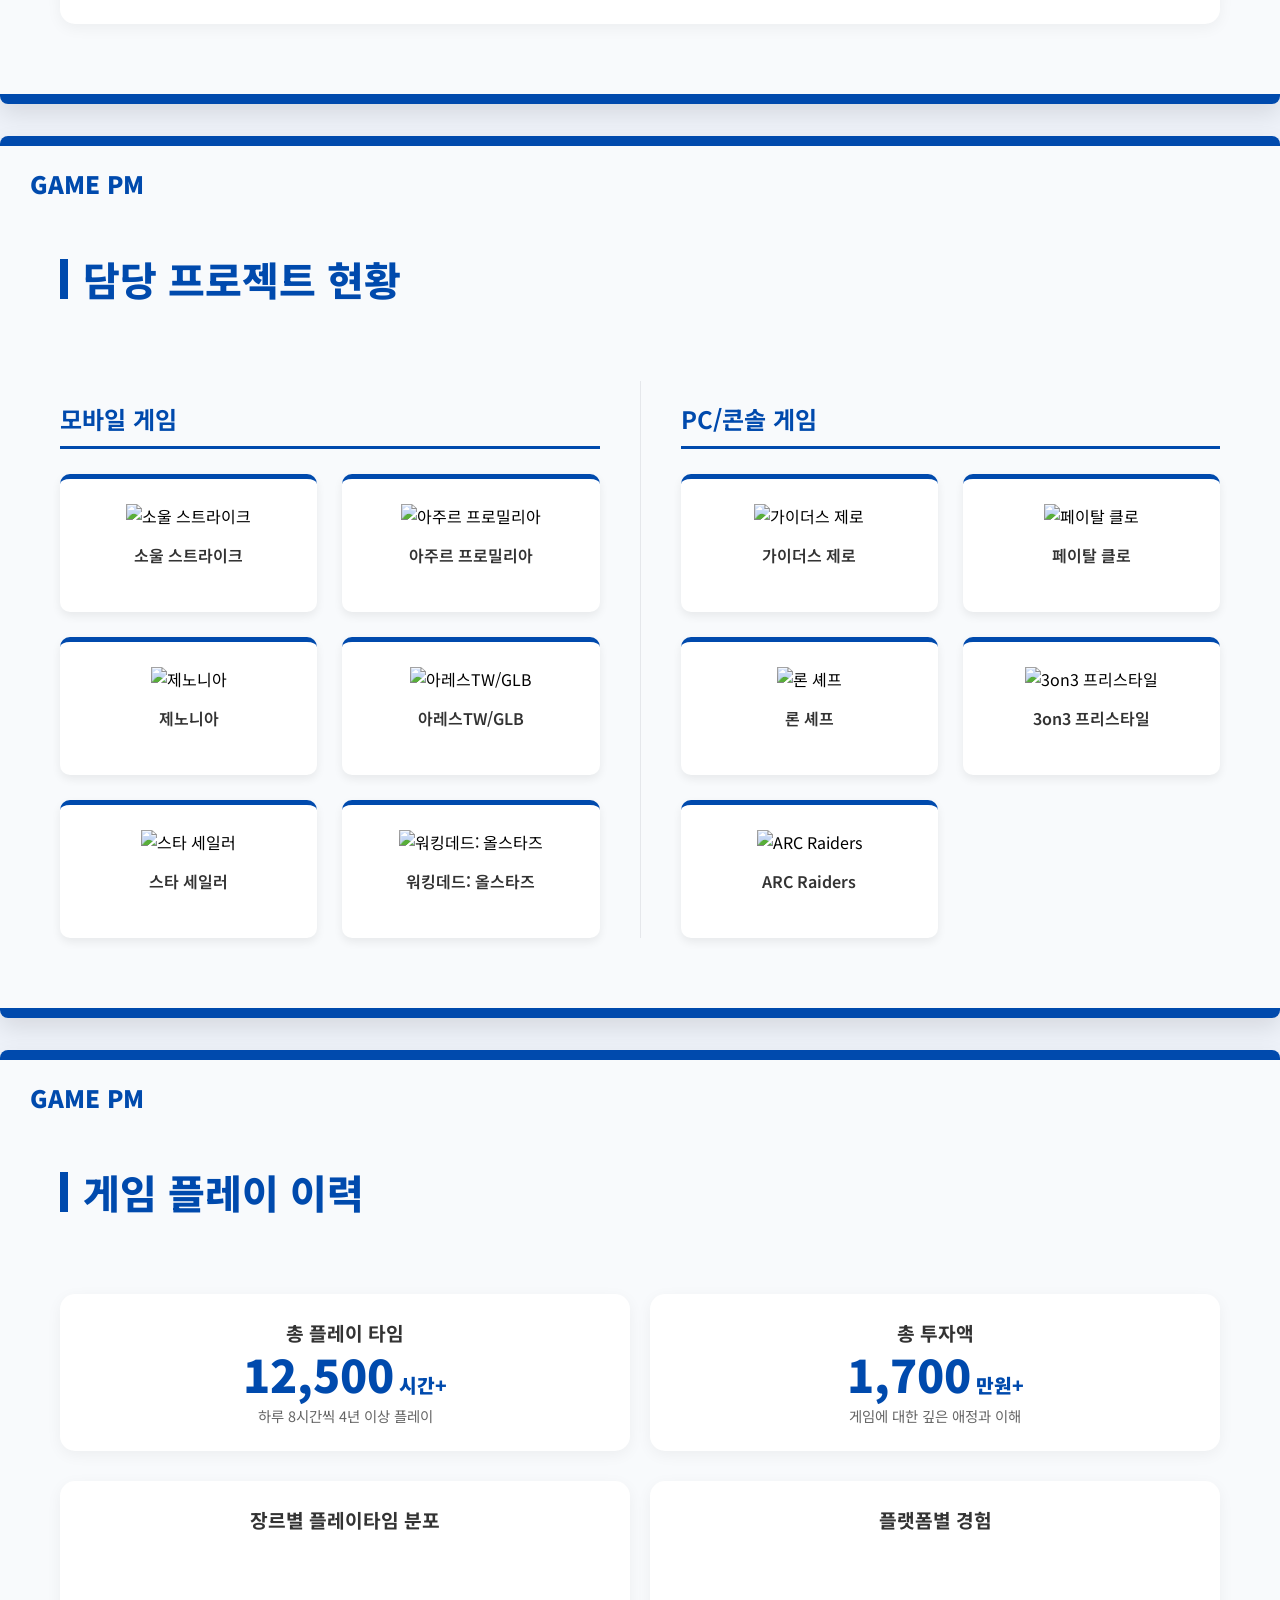
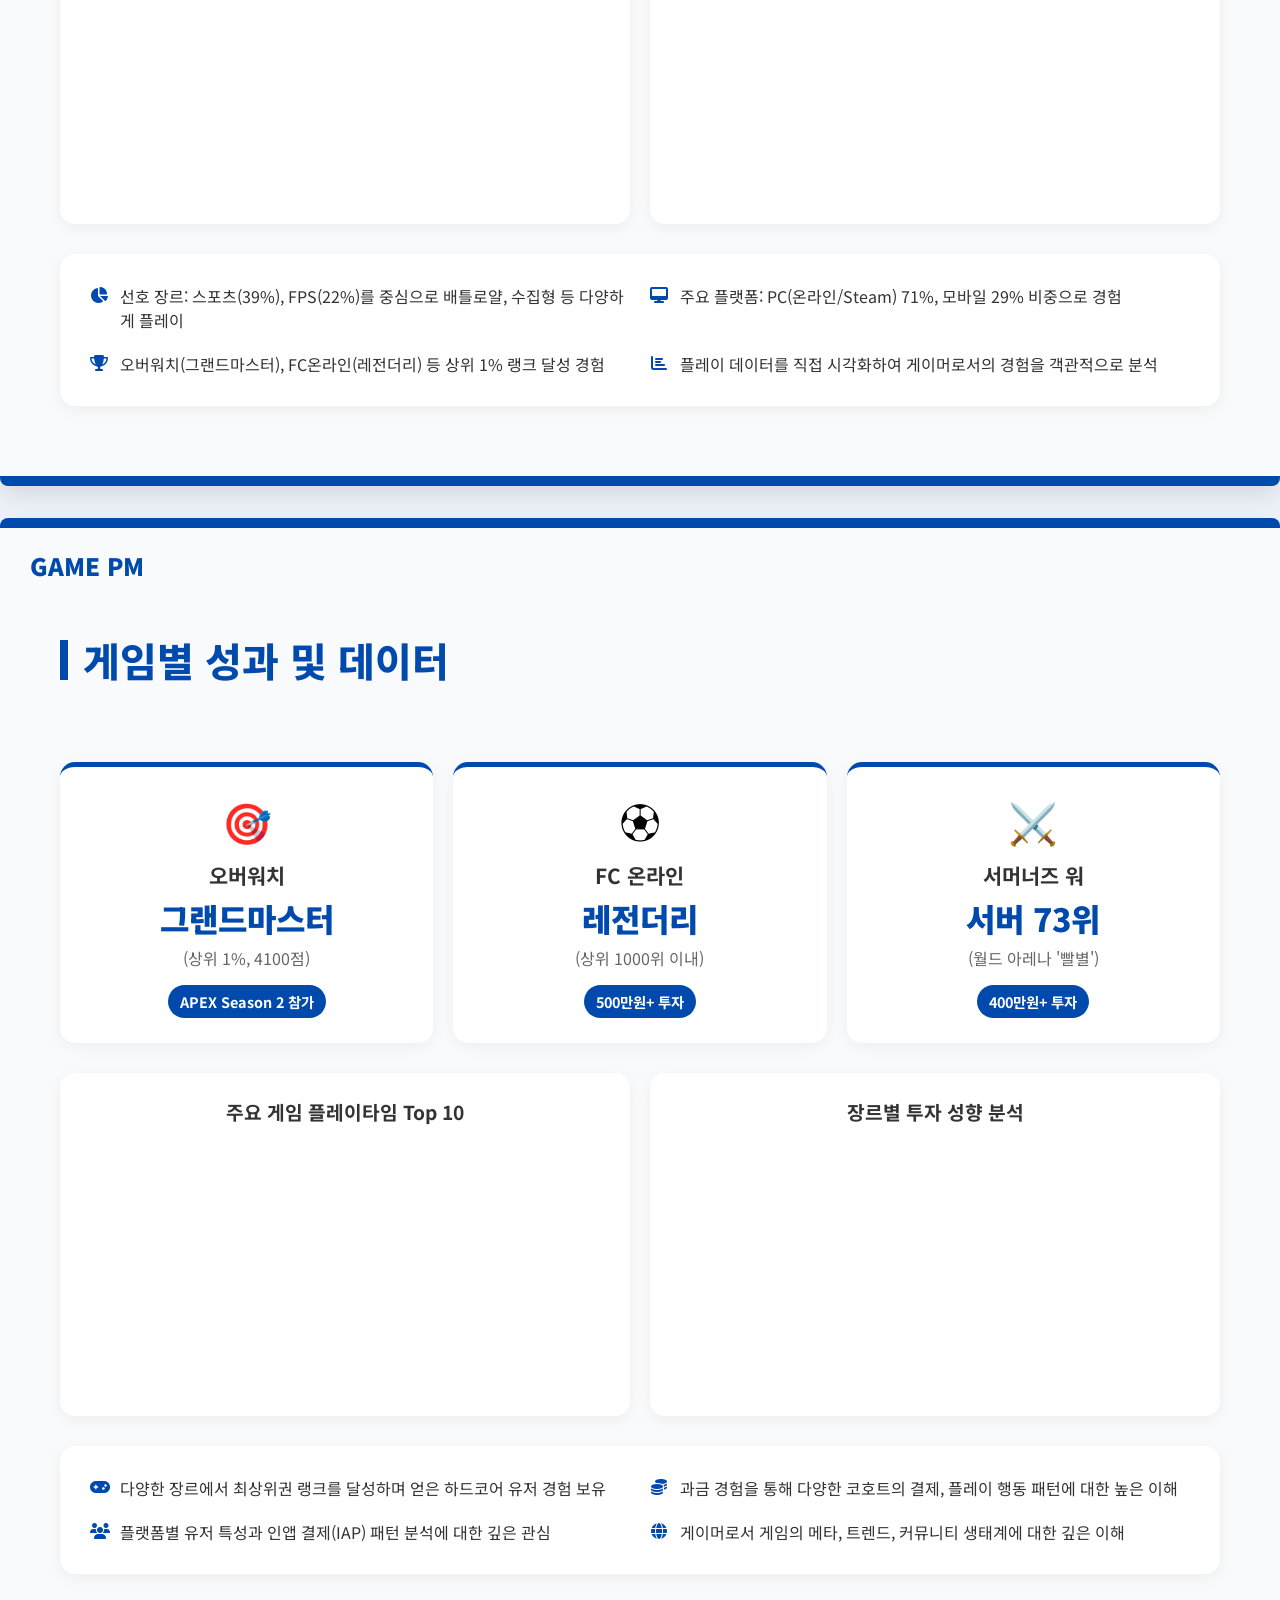
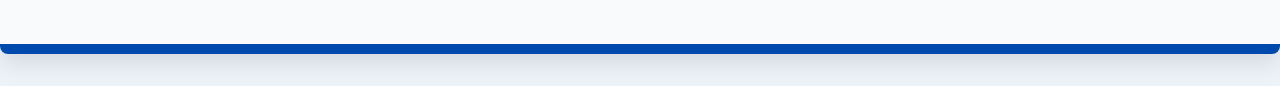
==== commit 0699a6ca: "Update sub1.html" ====
--- a/sub1.html
+++ b/sub1.html
@@ -255,22 +255,22 @@
         <div class="company-info">
           <img src="https://mblogthumb-phinf.pstatic.net/MjAyMDA2MTVfNSAg/MDAxNTkyMTgyNDEyNDY1.6uOcgbBt7uyfJoP7Isu2__PSb63AzYrzDzRUiCBL_tAg.VyrxZ3A5-ZCspiKWq6htiSibInzMNfF8-ws987lUrCEg.PNG.kueric12/NEXON-LOGO.png?type=w800" alt="넥슨코리아" class="company-logo">
           <div class="company-details">
-            <div class="company-period">넥슨코리아 (2026.03 - 재직 중)</div>
-            <div class="company-position">기술PM · 계약직</div>
+            <div class="company-period">넥슨코리아 (2026.03 - 2026.05)</div>
+            <div class="company-position">기술PM · 단기계약직</div>
           </div>
         </div>
         <div class="skill-list">
           <div class="skill-item"><i class="fas fa-plug skill-icon"></i><span>게임 플랫폼 연동 지원 - 자사 퍼블리싱 프로젝트의 클라이언트, 서버에 GSSDK, API, 백엔드 연동 지원</span></div>
           <div class="skill-item"><i class="fas fa-check-circle skill-icon"></i><span>인증, 결제, 계정, 커뮤니티 등 퍼블리싱 플랫폼 기능 통합 지원</span></div>
-          <div class="skill-item"><i class="fas fa-calendar-alt skill-icon"></i><span>개발 일정 관리 및 이슈 대응 - CBT, SL, GL 등 신규 프로젝트 라이브 전까지의 QA과정 중 기술 이슈 대응</span></div>
-          <div class="skill-item"><i class="fas fa-wrench skill-icon"></i><span>라이브 운영 중 발생하는 기술 이슈 대응 및 트러블 슈팅</span></div>
+          <div class="skill-item"><i class="fas fa-calendar-alt skill-icon"></i><span>개발 일정 관리 및 이슈 대응 - CBT, GL 등 신규 프로젝트 전까지의 QA과정 중 기술 이슈 대응</span></div>
+          <div class="skill-item"><i class="fas fa-wrench skill-icon"></i><span>런칭 준비 중 발생하는 기술 이슈 대응, 트러블 슈팅</span></div>
           <div class="skill-item"><i class="fas fa-server skill-icon"></i><span>게임 인프라 설계 및 구축 - 서버 인프라 설계 지원 및 배포 환경 구성</span></div>
-          <div class="skill-item"><i class="fas fa-shield-alt skill-icon"></i><span>CDN, 보안, 모니터링 구성 등 안정적인 서비스 운영을 위한 인프라 구성 지원</span></div>
         </div>
         <div class="section-subtitle"><i class="fas fa-rocket mr-2"></i>대표 프로젝트</div>
         <div class="badge-list">
-          <span class="badge">아크 레이더스</span>
-          <span class="badge">아주르 프로밀리아 전사 프로젝트</span>
+          <span class="badge">오버워치</span>
+          <span class="badge">아크 레이더스(넥슨닷컴)</span>
+          <span class="badge">아주르 프로밀리아(CBT)</span>
         </div>
         <div class="section-subtitle"><i class="fas fa-tools mr-2"></i>활용 툴 & 스킬</div>
         <div class="badge-list">
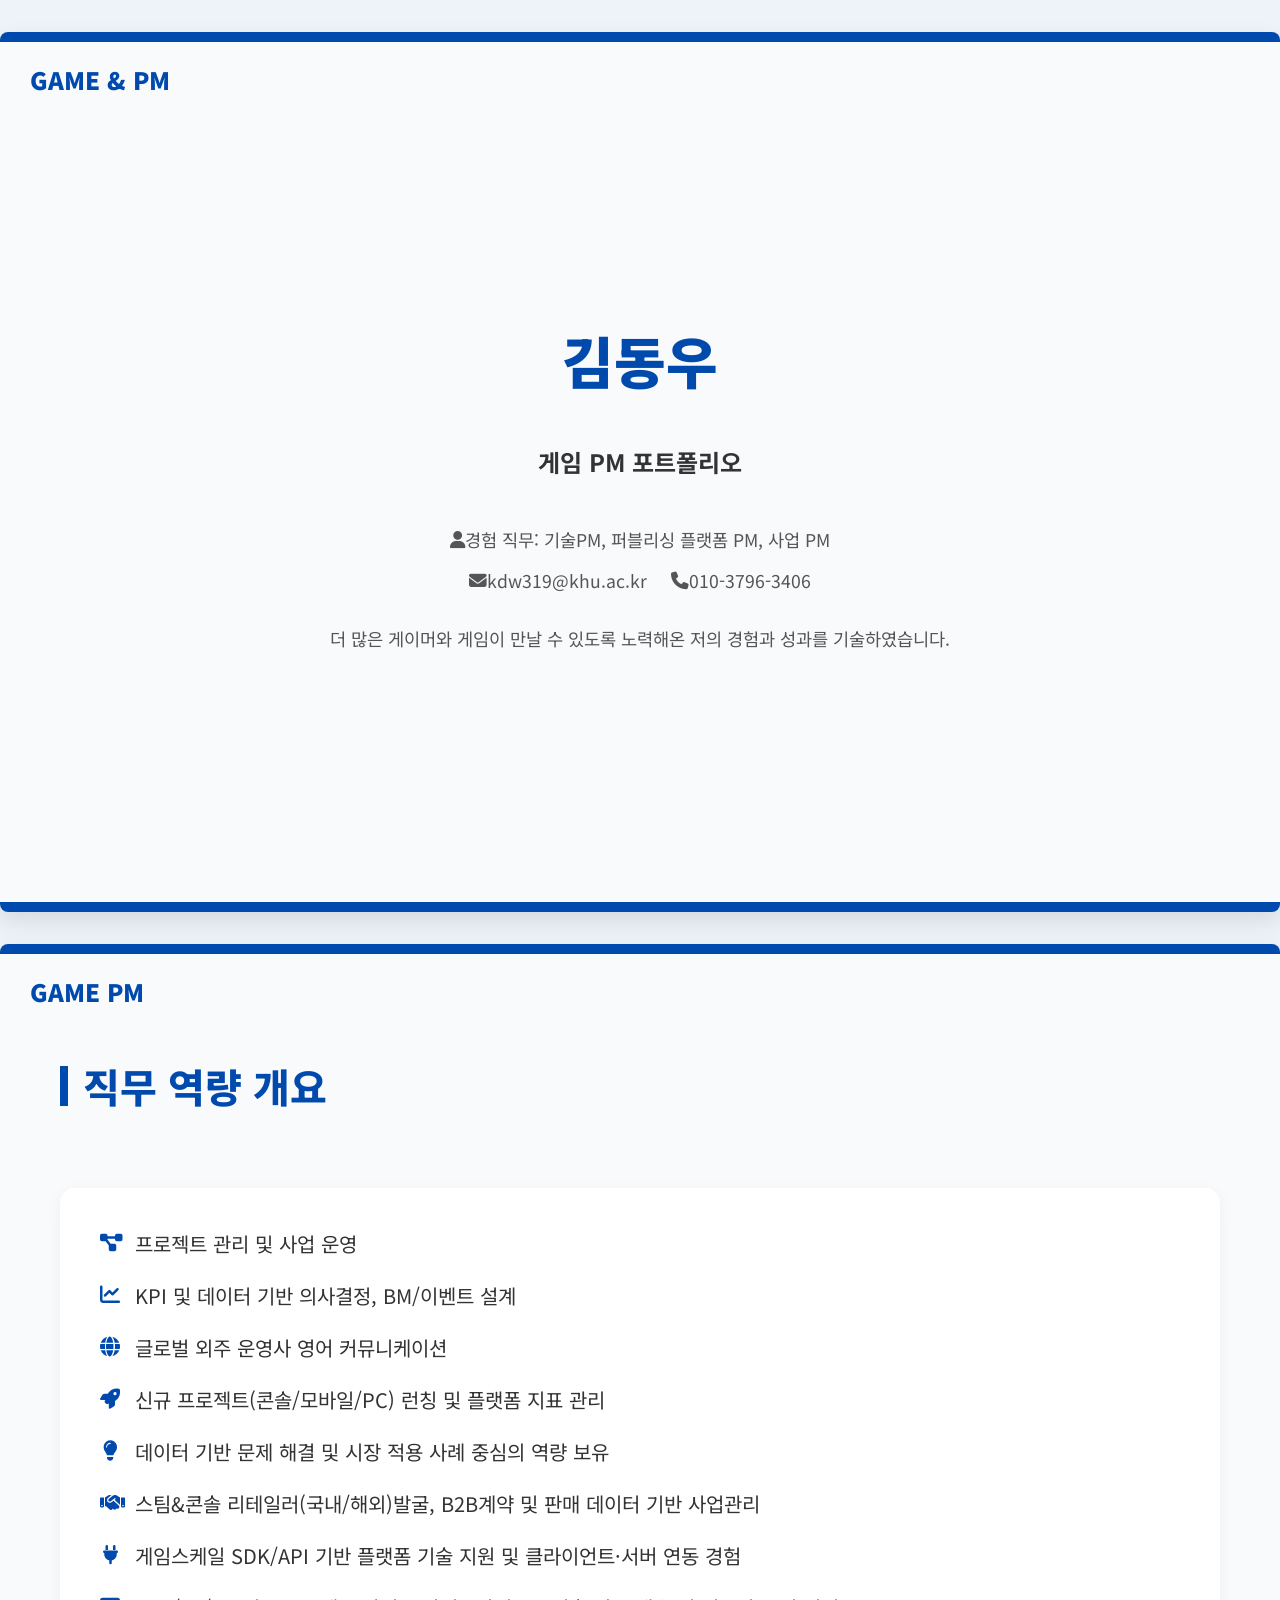
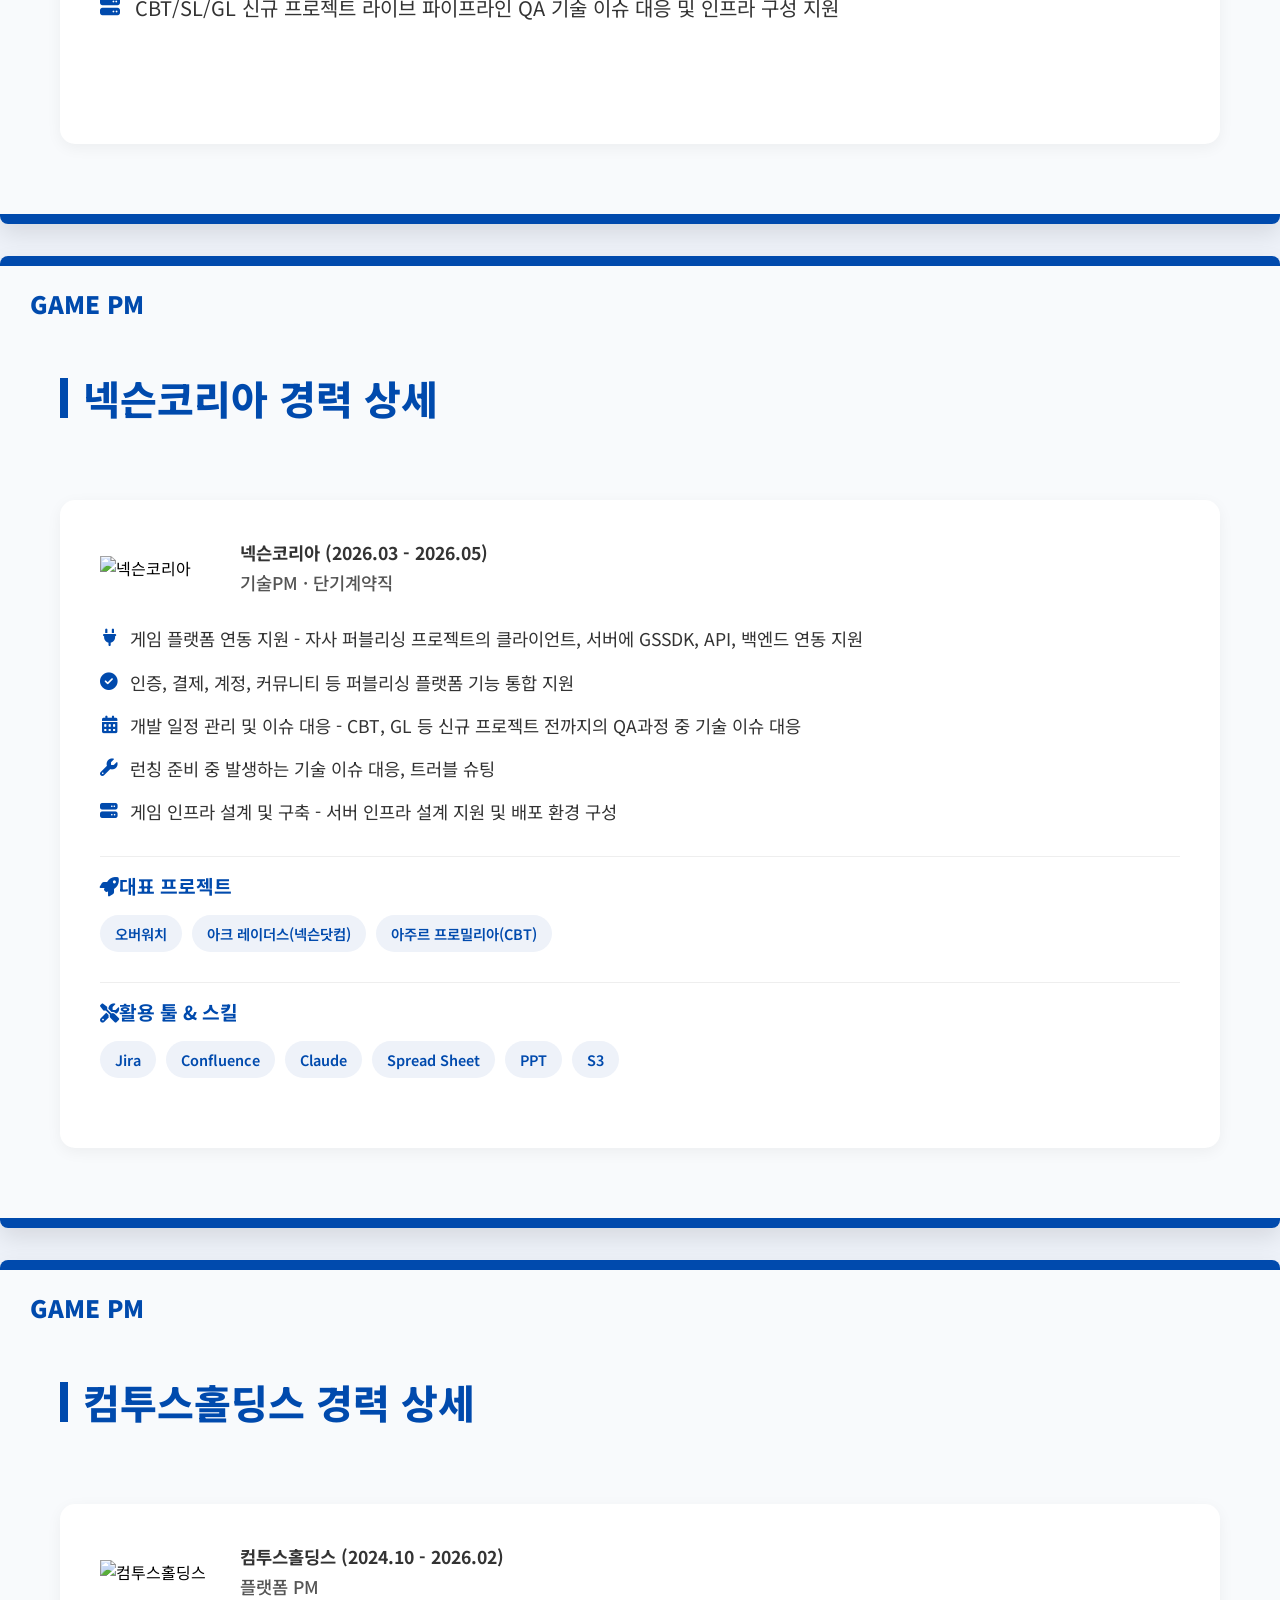
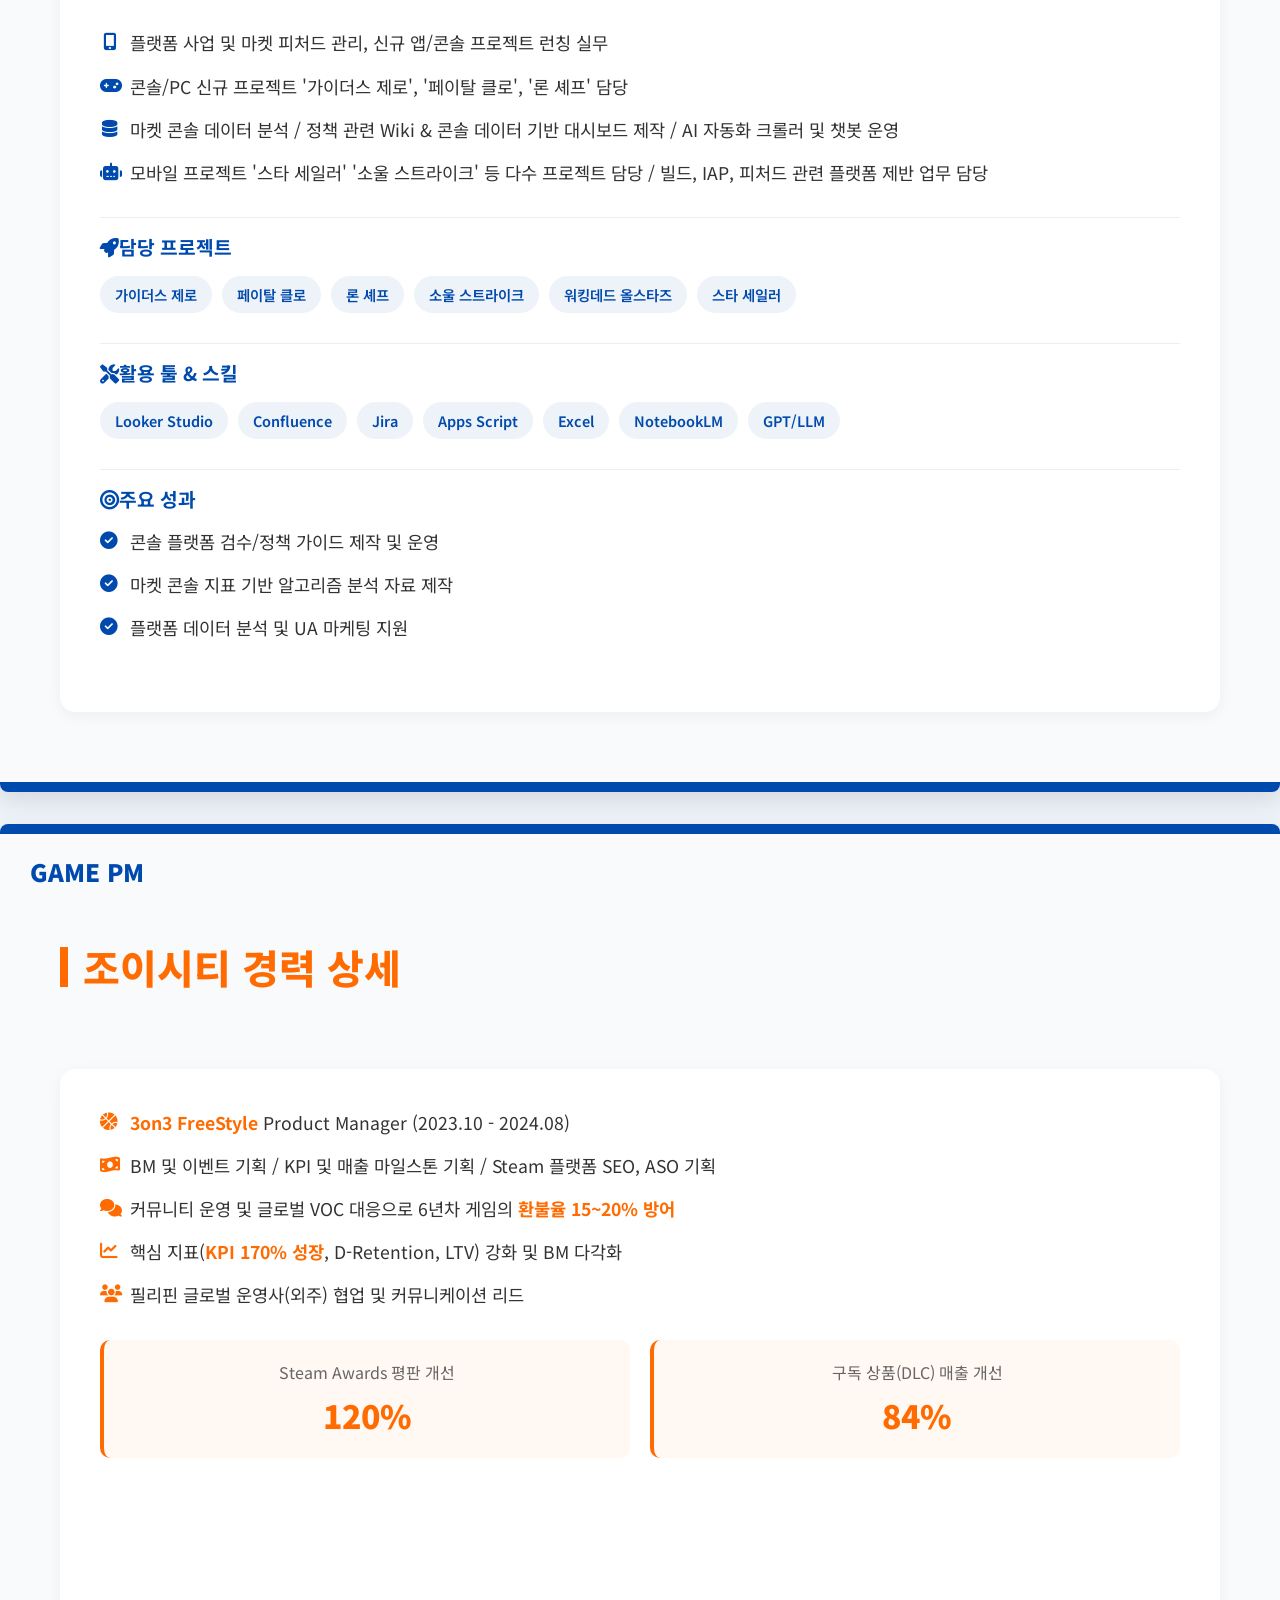
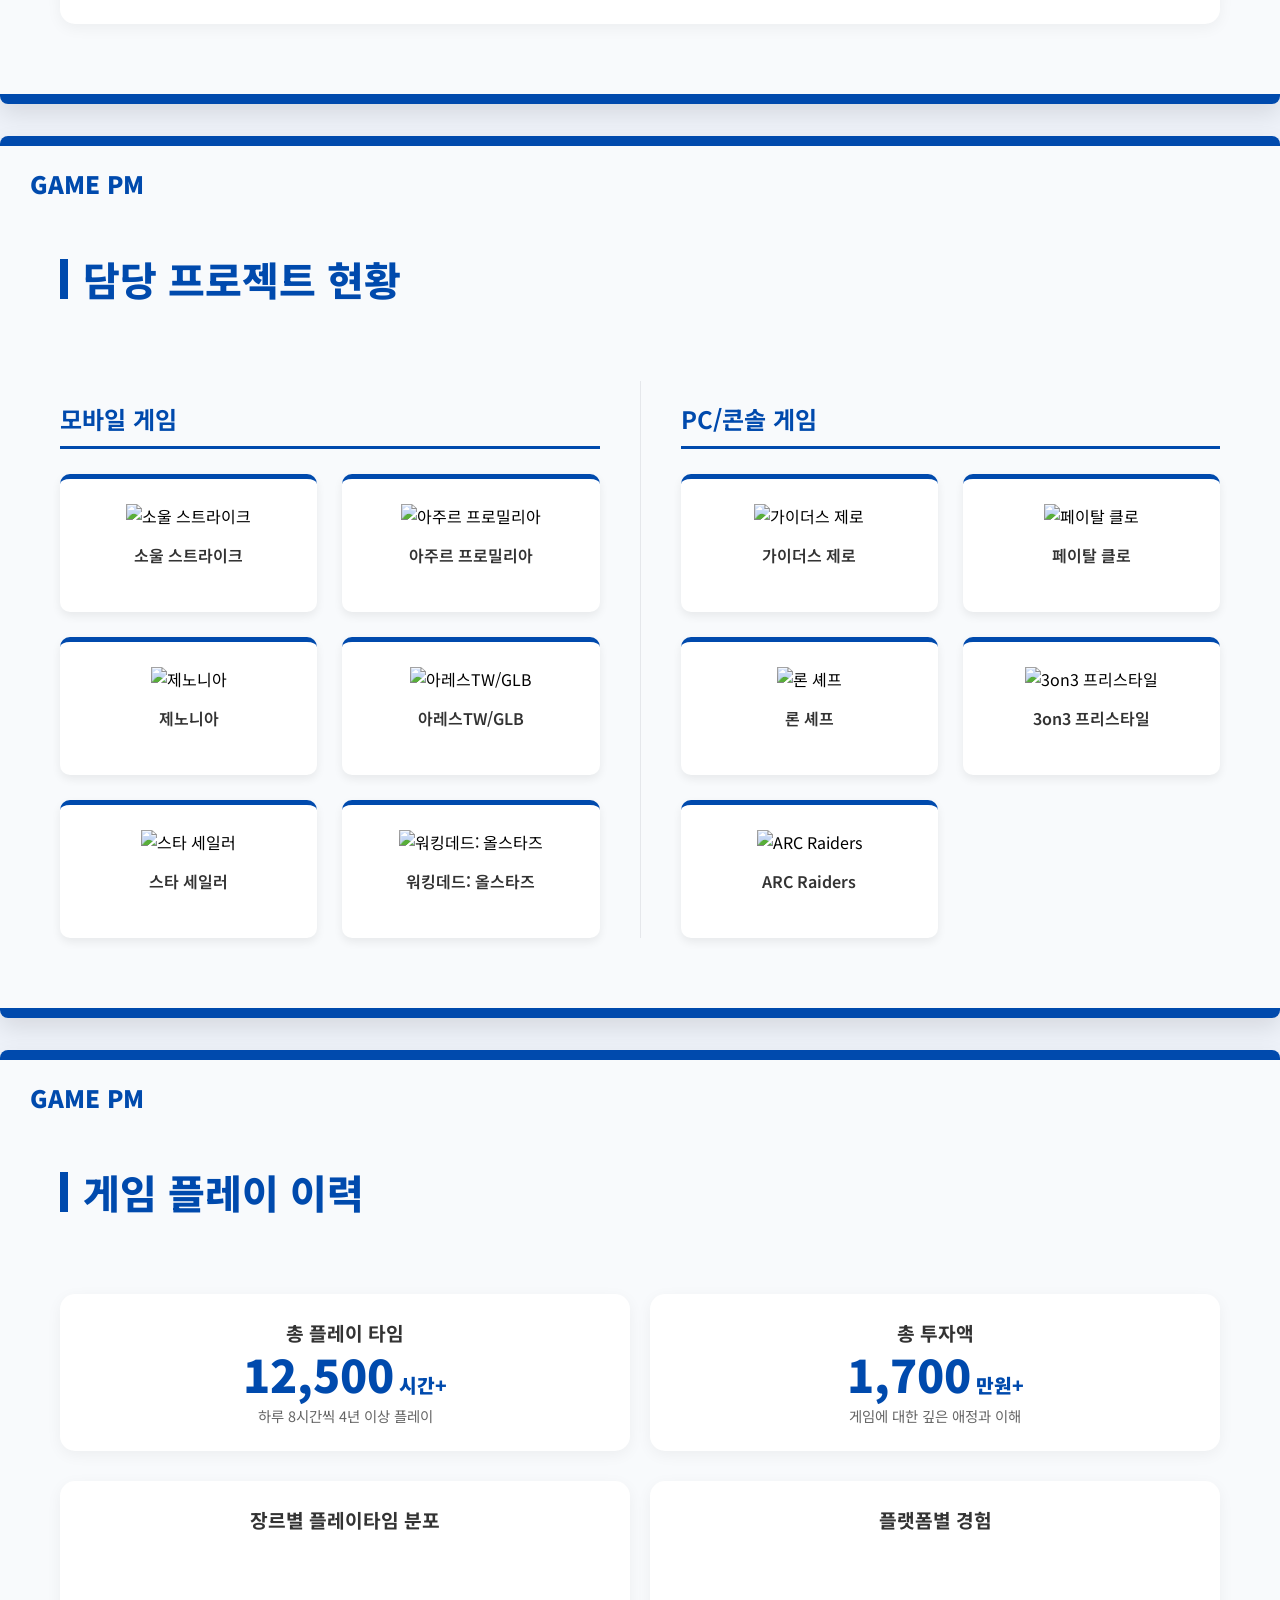
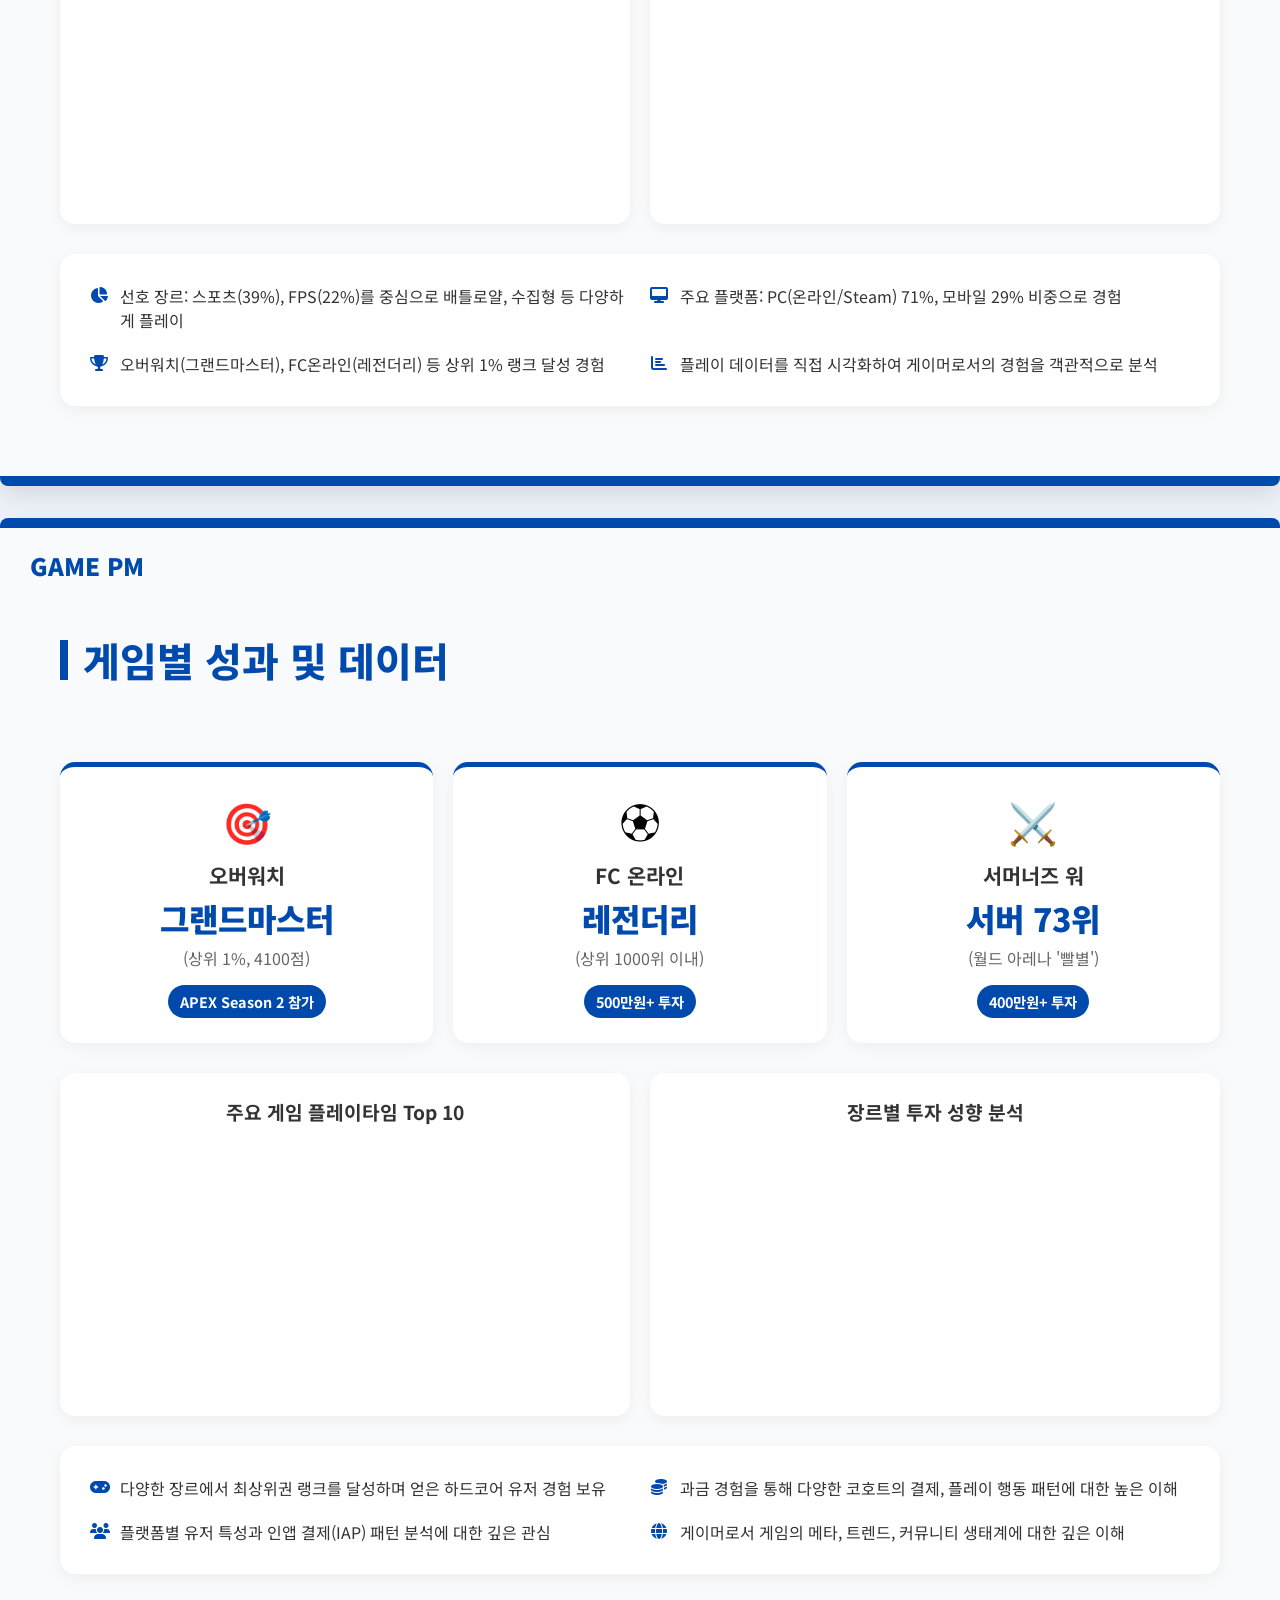
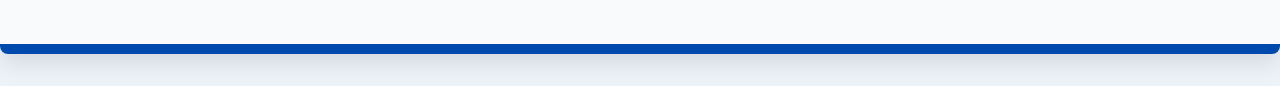
==== commit 99097bfa: "Update sub1.html" ====
--- a/sub1.html
+++ b/sub1.html
@@ -274,7 +274,7 @@
         </div>
         <div class="section-subtitle"><i class="fas fa-tools mr-2"></i>활용 툴 & 스킬</div>
         <div class="badge-list">
-          <span class="badge">Jira</span><span class="badge">Confluence</span>
+          <span class="badge">Jira</span><span class="badge">Confluence</span><span class="badge">Claude</span>
           <span class="badge">Spread Sheet</span><span class="badge">PPT</span><span class="badge">S3</span>
         </div>
       </div>
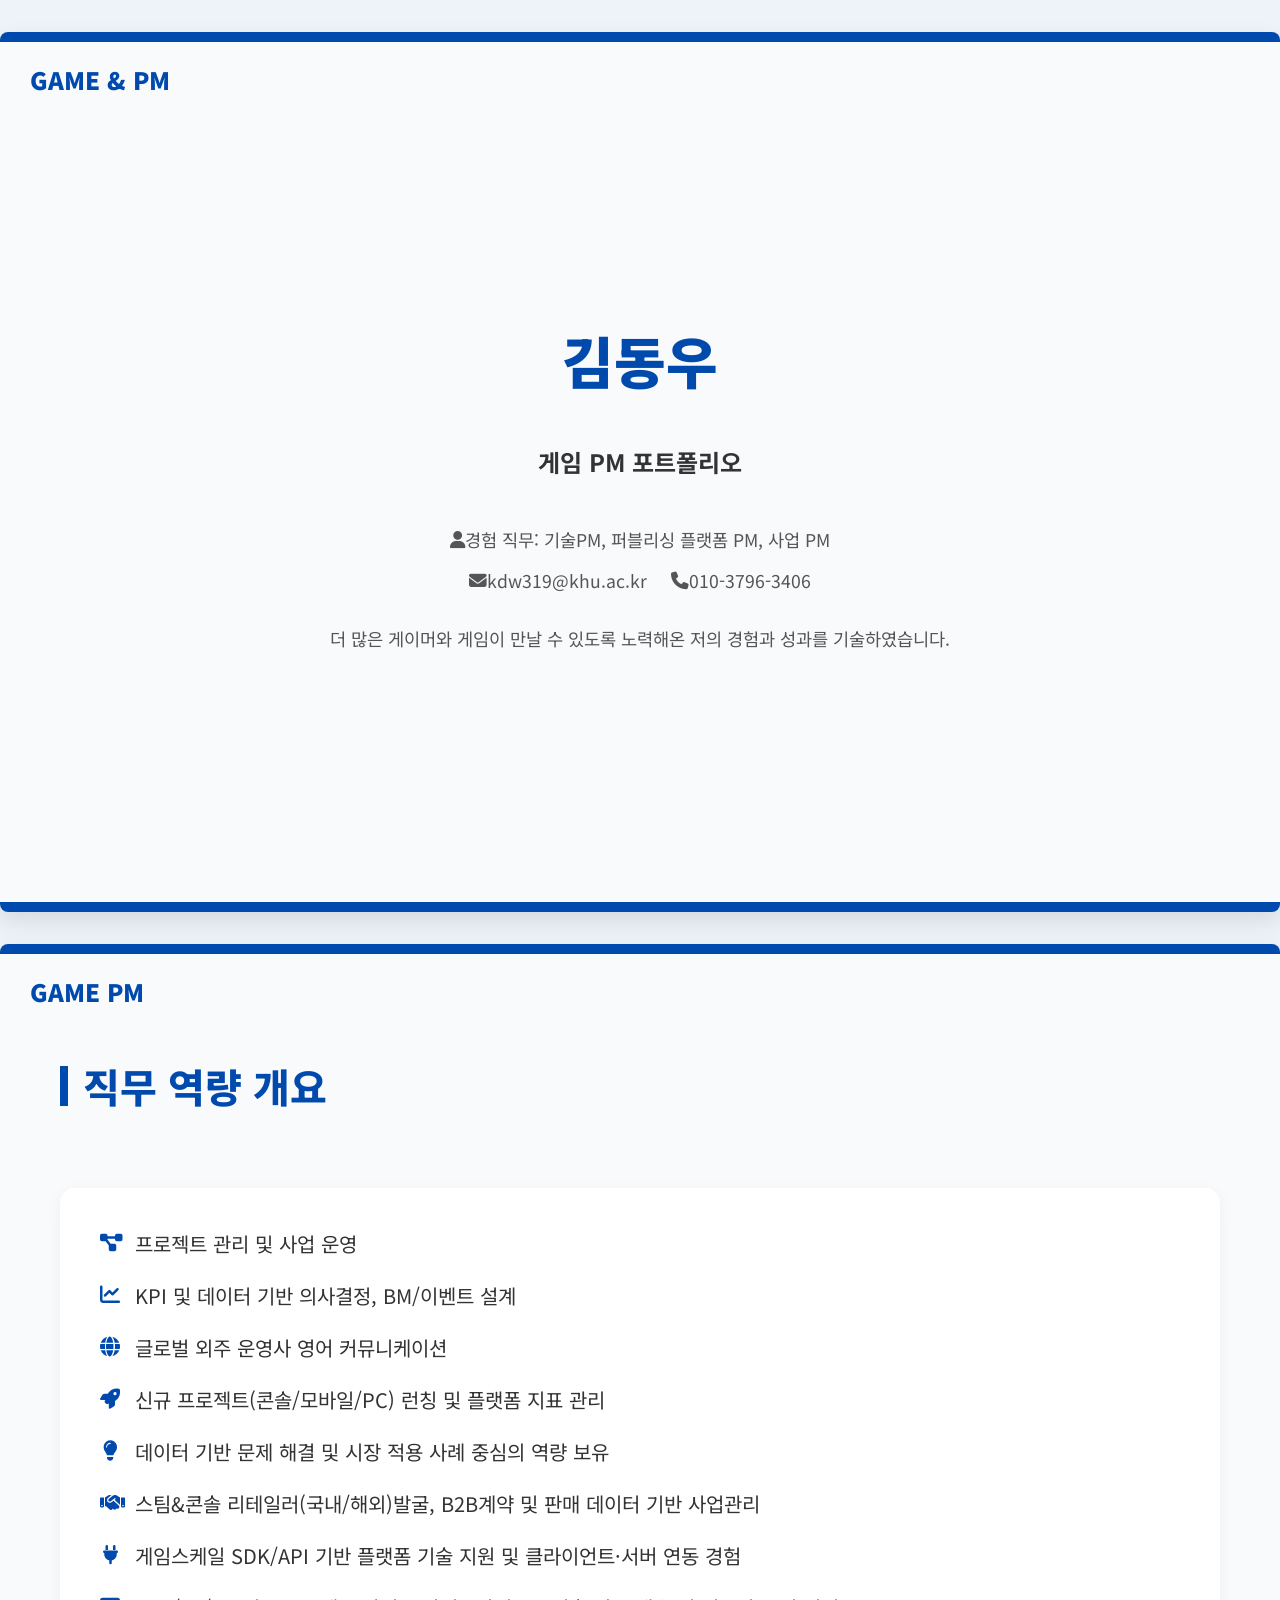
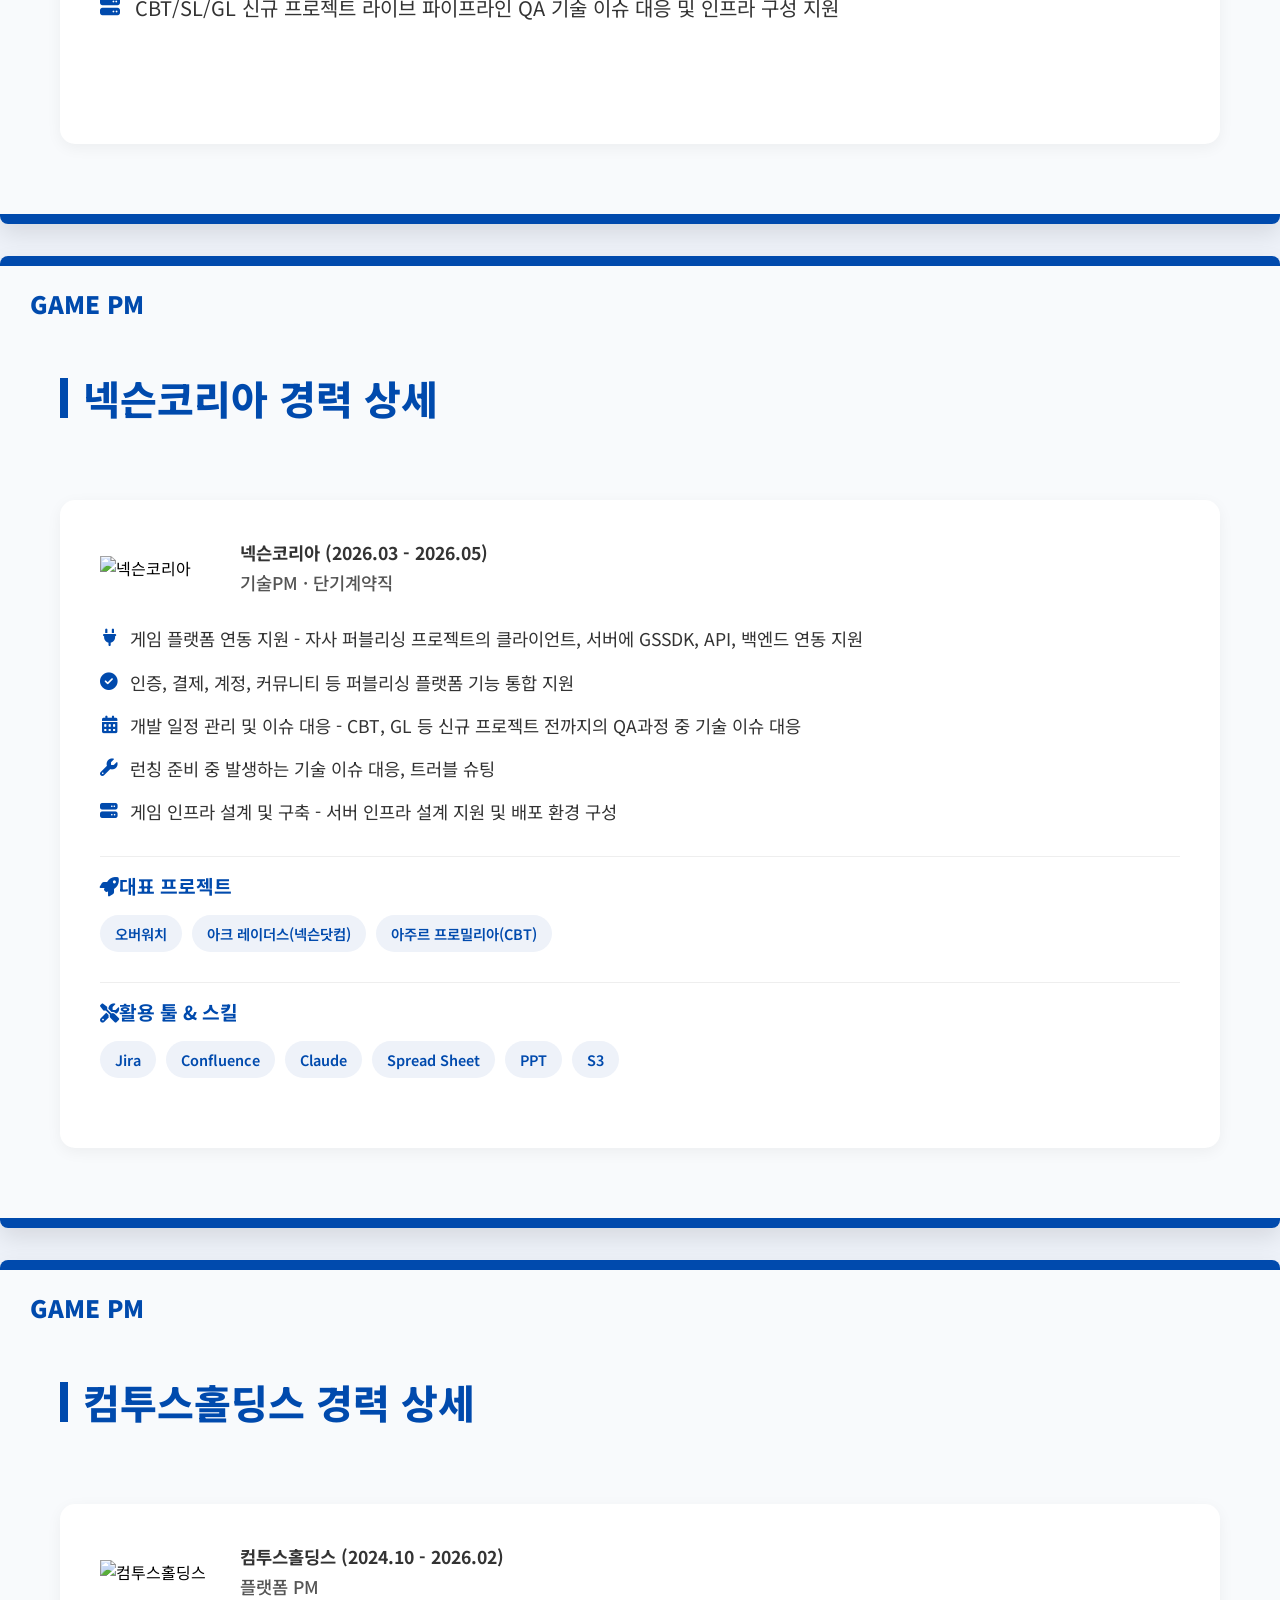
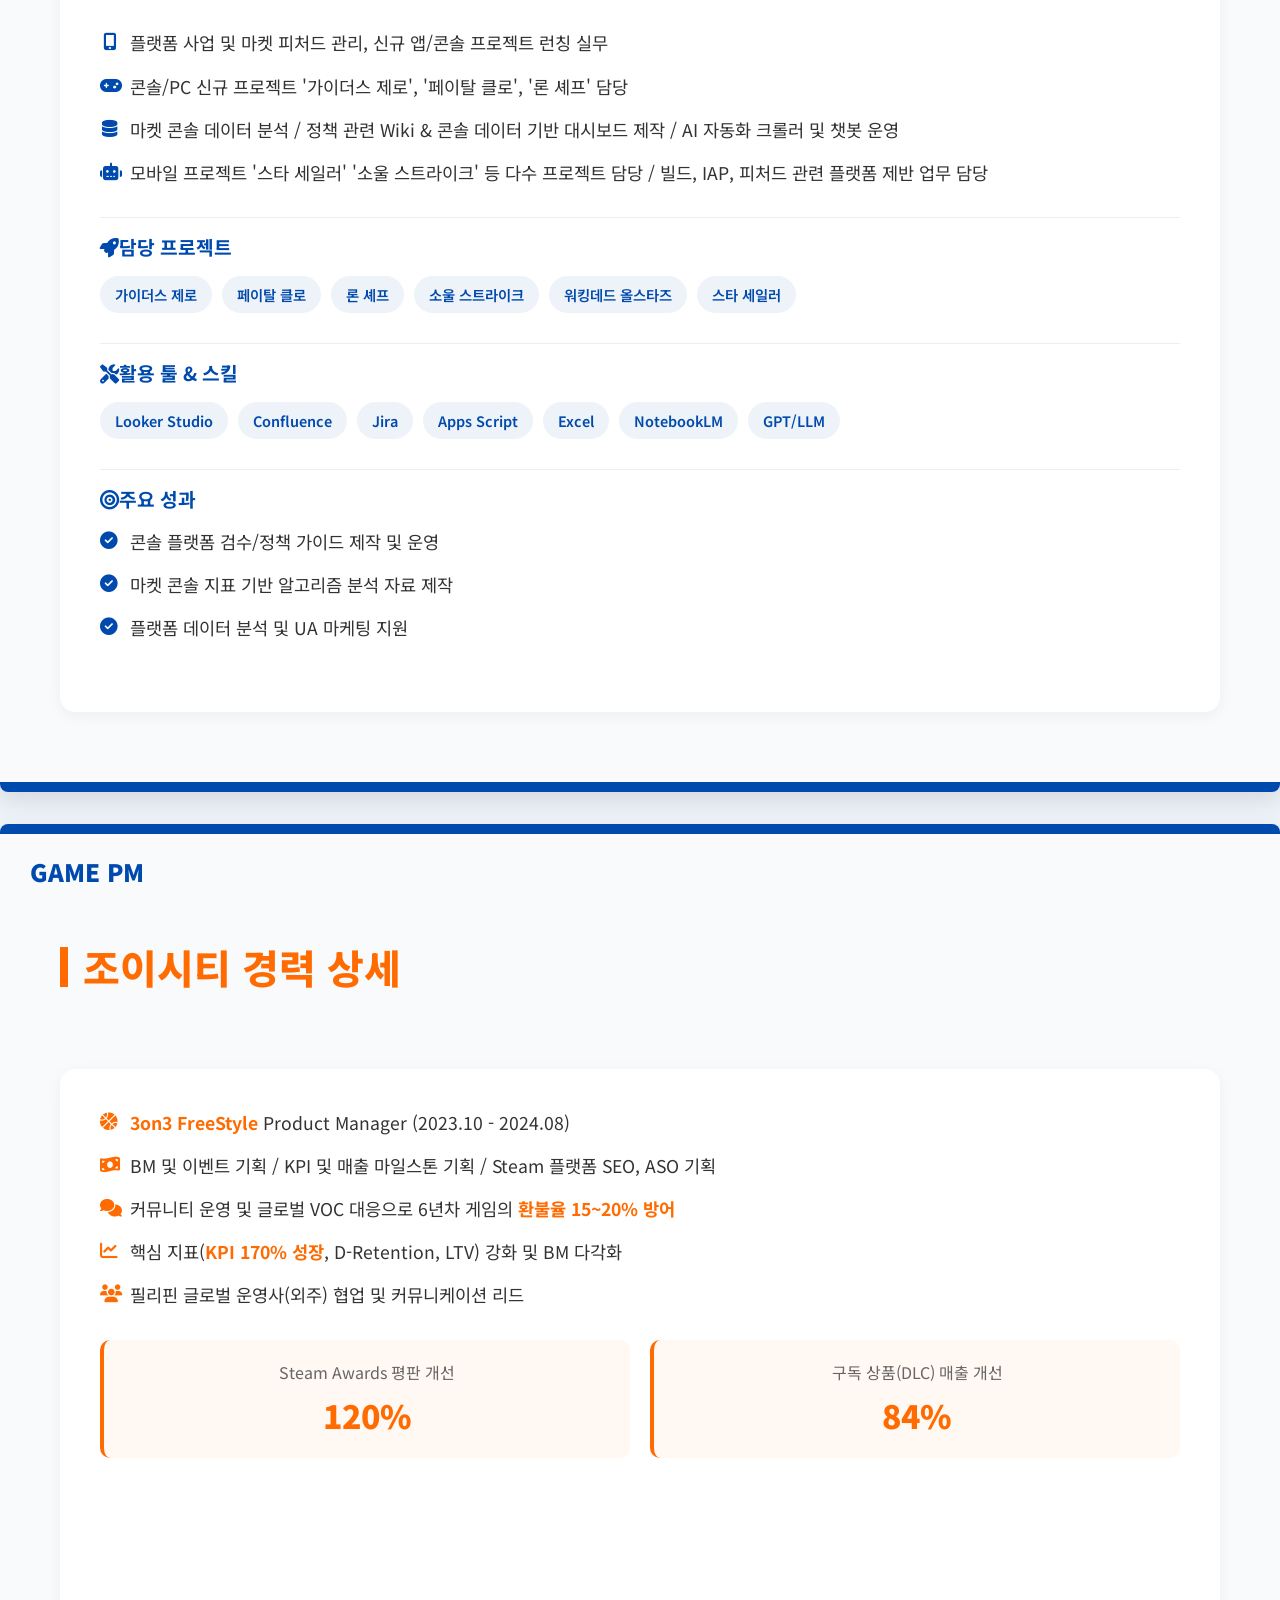
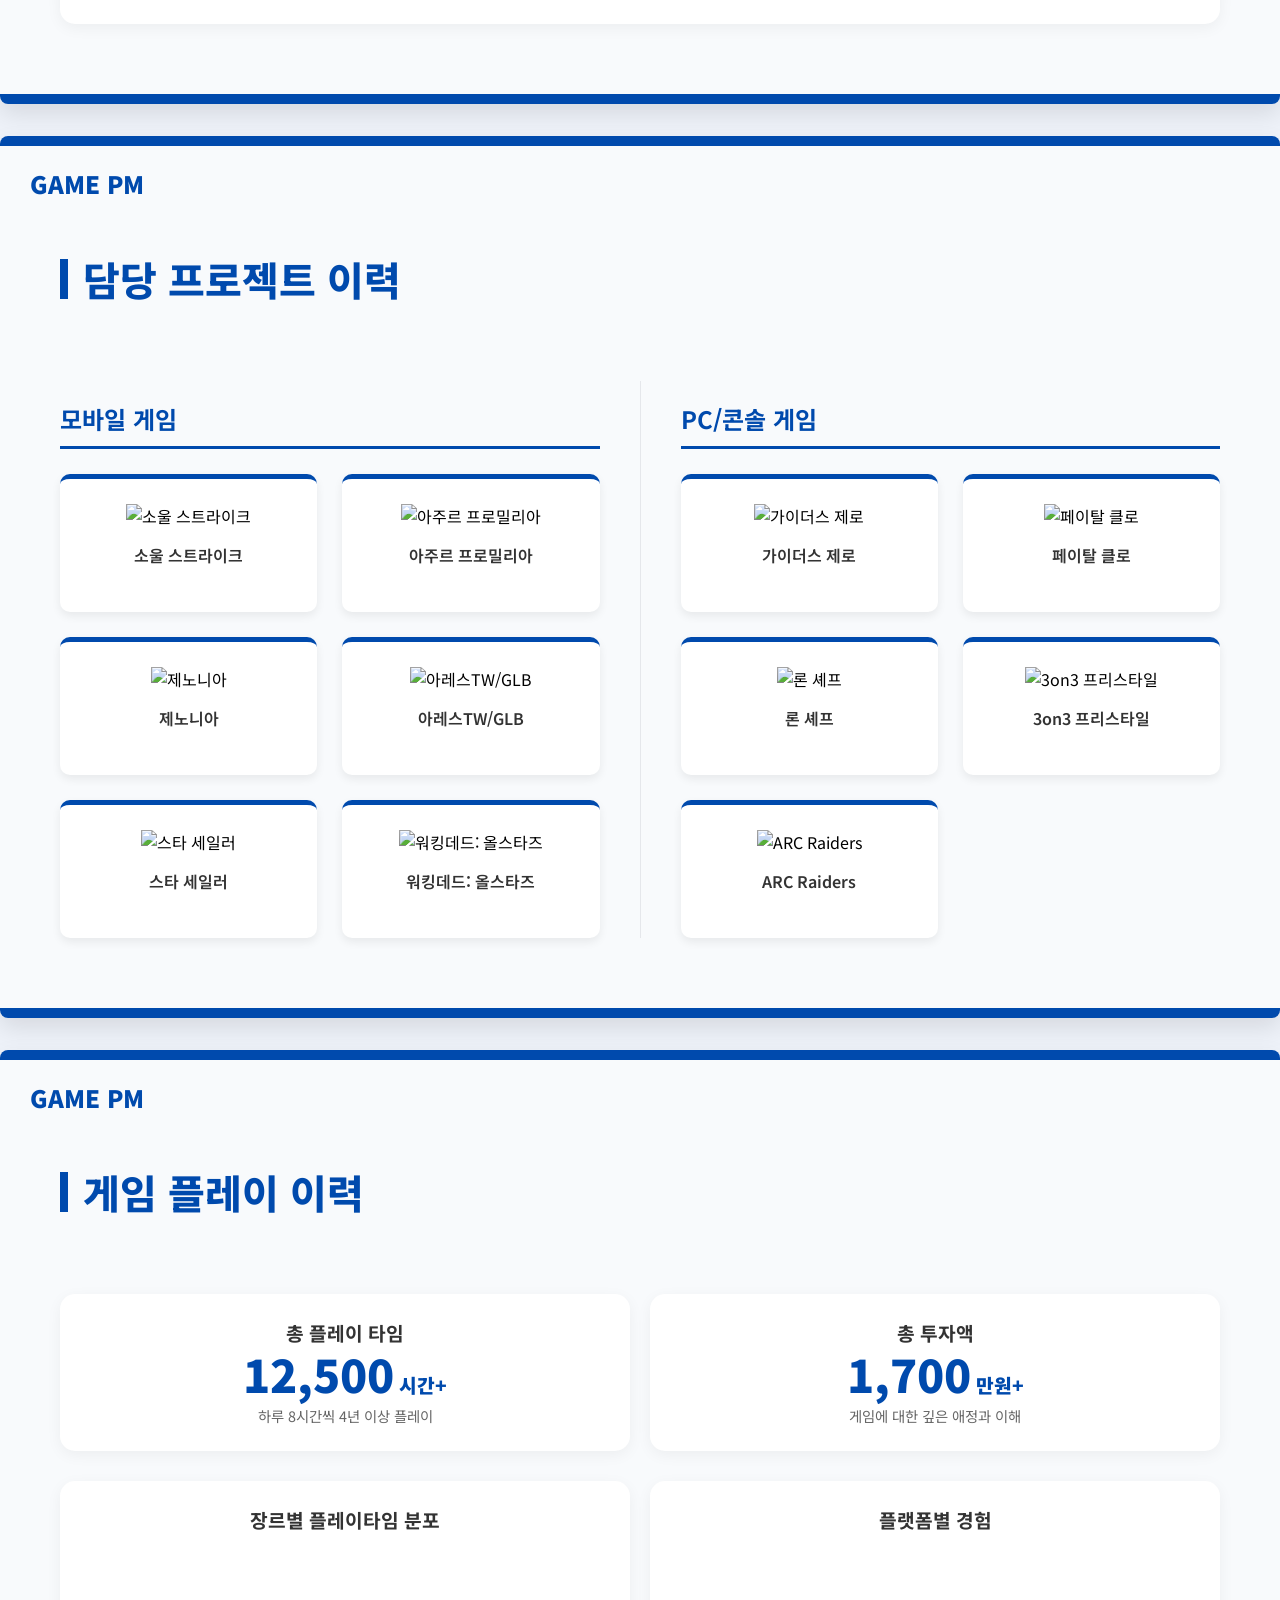
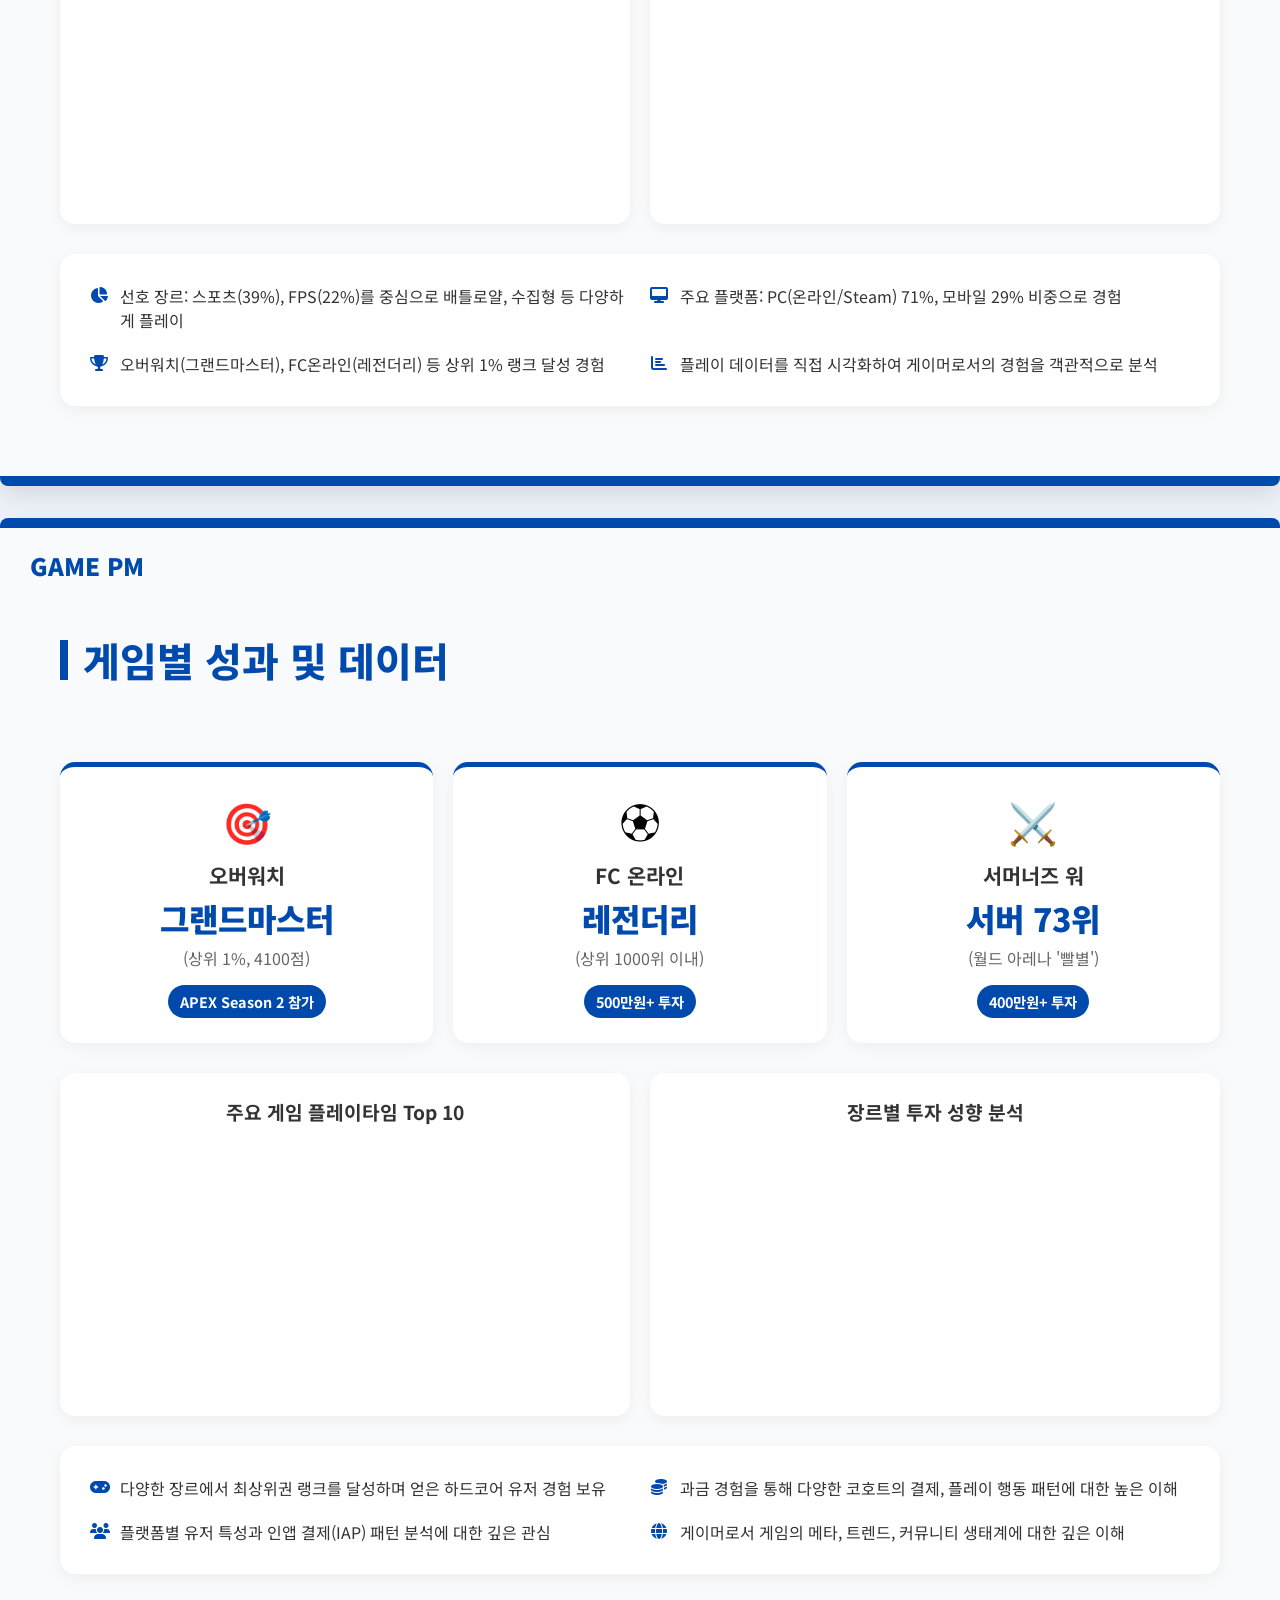
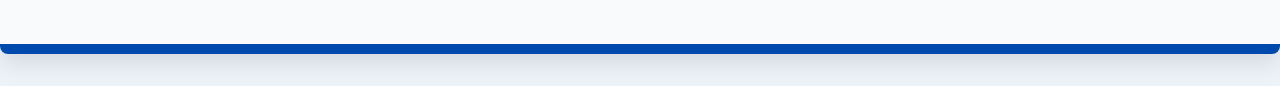
==== commit 6fa11d50: "Update sub1.html" ====
--- a/sub1.html
+++ b/sub1.html
@@ -146,7 +146,7 @@
     #joycity .achievement-title { font-size: 1rem; color: #666; margin-bottom: 8px; }
     #joycity .achievement-value { font-size: 2rem; font-weight: 900; color: #FF6B00; }
  
-    /* 섹션 6: 담당 프로젝트 현황 */
+    /* 섹션 6: 담당 프로젝트 이력 */
     #projects .projects-layout { display: flex; gap: 40px; flex: 1; }
     #projects .category { flex: 1; }
     #projects .category-title { font-size: 1.5rem; font-weight: 700; margin-bottom: 25px; color: #004AAD; border-bottom: 3px solid #004AAD; padding-bottom: 10px; }
@@ -346,12 +346,12 @@
     <div class="bottom-bar"></div>
   </section>
  
-  <!-- 06. 담당 프로젝트 현황 -->
+  <!-- 06. 담당 프로젝트 이력 -->
   <section id="projects" class="section-container">
     <div class="top-bar"></div><div class="grid-pattern"></div>
     <div class="section-header"><div class="logo">GAME PM</div><div class="page-number">06</div></div>
     <div class="content-wrapper">
-      <div class="section-title-container"><div class="section-title-accent"></div><h1 class="section-title">담당 프로젝트 현황</h1></div>
+      <div class="section-title-container"><div class="section-title-accent"></div><h1 class="section-title">담당 프로젝트 이력</h1></div>
       <div class="projects-layout">
         <div class="category category-divider">
           <h2 class="category-title">모바일 게임</h2>
